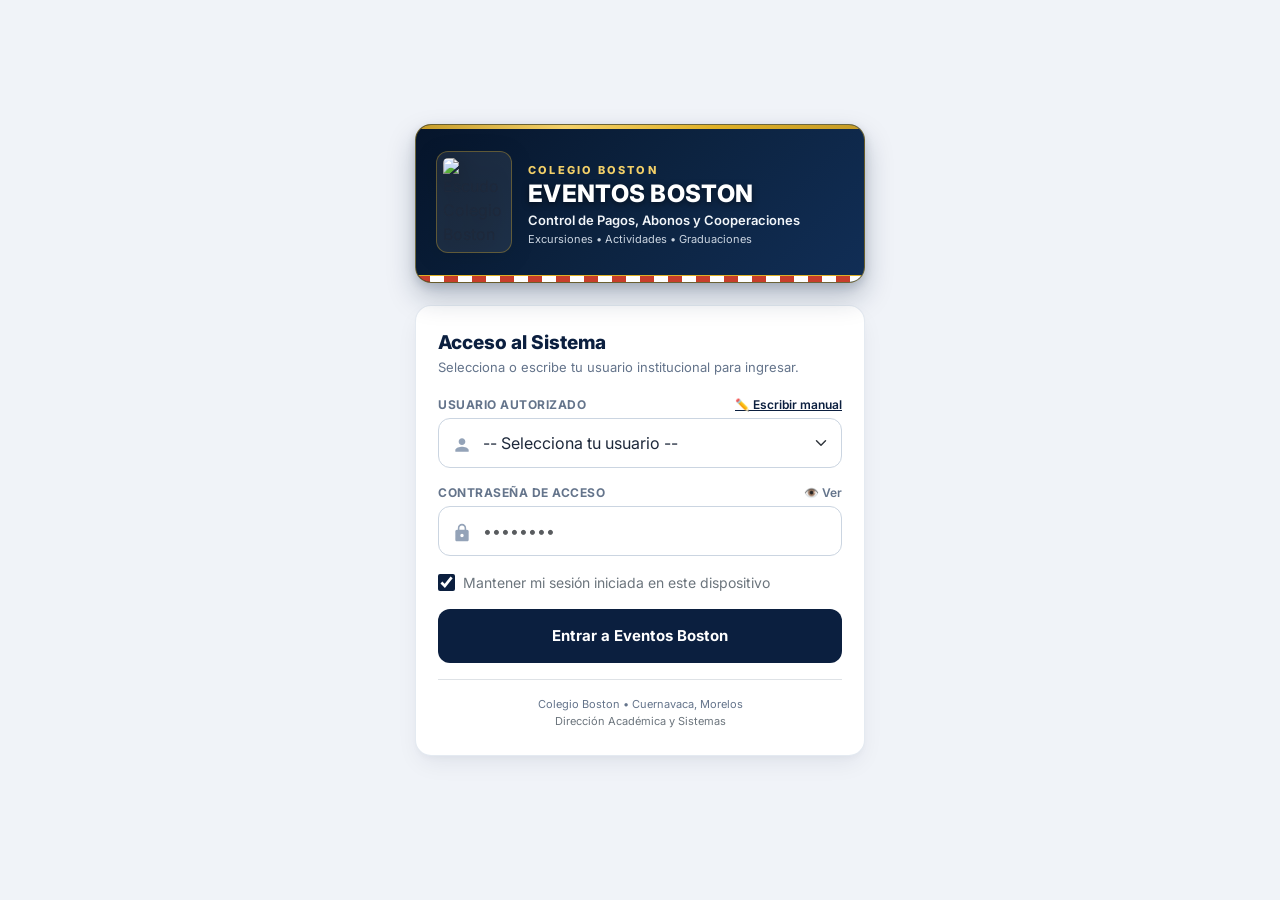
==== Pago_Boletos_Boston/Index.html @ 0566cdfd "v44: sincronizacion dinamica de usuarios segun hoja oficial Usuarios (Root y Raquel Zozaya)" ====
<!DOCTYPE html>
<html lang="es">
<head>
  <base target="_top">
  <meta charset="utf-8">
  <meta name="viewport" content="width=device-width, initial-scale=1.0, maximum-scale=1.0, user-scalable=no, viewport-fit=cover">
  <meta name="mobile-web-app-capable" content="yes">
  <meta name="apple-mobile-web-app-capable" content="yes">
  <meta name="apple-mobile-web-app-status-bar-style" content="default">
  <meta name="theme-color" content="#0b1f3f">

  <title>Eventos Boston | Control de Pagos, Abonos y Cooperaciones - Colegio Boston</title>
  <link href="https://fonts.googleapis.com/css2?family=Inter:wght@400;500;600;700;800&display=swap" rel="stylesheet">
  <link href="https://cdn.jsdelivr.net/npm/bootstrap@5.3.0/dist/css/bootstrap.min.css" rel="stylesheet">
  <script src="https://cdn.jsdelivr.net/npm/bootstrap@5.3.0/dist/js/bootstrap.bundle.min.js"></script>

  <style>
    :root {
      --color-fondo: #f0f3f8;
      --color-primario: #0b1f3f;       /* Azul marino institucional Boston */
      --color-primario-hover: #143263;
      --color-dorado: #c59b27;
      --color-dorado-brillante: #f3d068;
      --color-rojo-boston: #c83e2b;
      --color-texto: #1e293b;
      --color-texto-muted: #64748b;
      --color-borde: #cbd5e1;
      --color-exito: #10b981;
      --color-error: #ef4444;
      --color-advertencia: #f59e0b;
      --radio-tarjeta: 16px;
      --radio-input: 12px;
    }

    * { box-sizing: border-box; }

    body {
      margin: 0;
      padding: 0;
      background-color: var(--color-fondo);
      font-family: 'Inter', -apple-system, BlinkMacSystemFont, "Segoe UI", Roboto, sans-serif;
      color: var(--color-texto);
      line-height: 1.5;
      -webkit-font-smoothing: antialiased;
      -webkit-tap-highlight-color: transparent;
    }

    /* CONTENEDOR LOGIN CENTRADO (ESTILO MEDICAL) */
    .centrado-login {
      display: flex;
      justify-content: center;
      align-items: center;
      min-height: 100vh;
      padding: 24px 16px;
    }

    .container-login {
      width: 100%;
      max-width: 450px;
      margin: 0 auto;
      text-align: center;
    }

    /* BANNER INSTITUCIONAL BOSTON (IDÉNTICO A MEDICAL) */
    .banner-boston {
      position: relative;
      background: linear-gradient(135deg, #06152b 0%, #0c2340 50%, #112e56 100%);
      border-radius: var(--radio-tarjeta);
      overflow: hidden;
      margin-bottom: 22px;
      box-shadow: 0 14px 28px rgba(11, 31, 63, 0.25), 0 4px 10px rgba(11, 31, 63, 0.15);
      border: 1.5px solid rgba(222, 176, 38, 0.45);
      text-align: left;
    }

    .banner-franja-dorada {
      height: 4px;
      background: linear-gradient(90deg, #c59b27, #f3d068, #deb026, #c59b27);
      width: 100%;
    }

    .banner-watermark {
      position: absolute;
      right: -10px;
      top: 50%;
      transform: translateY(-46%);
      width: 230px;
      height: 230px;
      background-image: url('https://lh3.googleusercontent.com/d/1ZpZST5pl7nQPkJRhnKLL2WNDNpEO6_3f');
      background-size: contain;
      background-repeat: no-repeat;
      background-position: center;
      opacity: 0.18;
      pointer-events: none;
      filter: drop-shadow(0 0 10px rgba(222, 176, 38, 0.2));
      z-index: 1;
    }

    .banner-content {
      position: relative;
      z-index: 2;
      display: flex;
      align-items: center;
      gap: 16px;
      padding: 22px 20px;
    }

    .banner-escudo {
      width: 76px;
      height: auto;
      filter: drop-shadow(0 4px 10px rgba(0, 0, 0, 0.5));
      flex-shrink: 0;
      background: rgba(255, 255, 255, 0.08);
      padding: 6px;
      border-radius: 12px;
      border: 1px solid rgba(222, 176, 38, 0.35);
    }

    .banner-textos { flex: 1; }

    .banner-institucion {
      display: inline-block;
      font-size: 11px;
      font-weight: 800;
      letter-spacing: 2.2px;
      color: var(--color-dorado-brillante);
      text-transform: uppercase;
      margin-bottom: 2px;
    }

    .banner-siglas {
      font-size: 24px;
      font-weight: 800;
      color: #ffffff;
      margin: 0;
      line-height: 1.15;
      letter-spacing: 0.3px;
      text-shadow: 0 2px 6px rgba(0, 0, 0, 0.5);
    }

    .banner-titulo {
      font-size: 13px;
      font-weight: 600;
      color: #f1f5f9;
      margin-top: 4px;
      line-height: 1.25;
    }

    .banner-sub {
      font-size: 11px;
      color: #cbd5e1;
      margin-top: 3px;
      font-weight: 400;
    }

    .banner-franjas-boston {
      height: 7px;
      width: 100%;
      background: repeating-linear-gradient(
        90deg,
        #c83e2b 0px,
        #c83e2b 14px,
        #ffffff 14px,
        #ffffff 28px
      );
      border-top: 1.5px solid #deb026;
    }

    /* TARJETAS PRINCIPALES */
    .card-boston {
      background-color: #ffffff;
      border-radius: var(--radio-tarjeta);
      padding: 26px 22px;
      box-shadow: 0 10px 25px -5px rgba(11, 31, 63, 0.08), 0 4px 6px -2px rgba(11, 31, 63, 0.03);
      text-align: left;
      margin-bottom: 20px;
      border: 1px solid rgba(226, 232, 240, 0.9);
    }

    .section-title {
      border-bottom: 2px solid #f1f5f9;
      padding-bottom: 12px;
      margin-bottom: 18px;
      color: var(--color-primario);
      font-size: 1.15rem;
      font-weight: 800;
      display: flex;
      align-items: center;
      gap: 8px;
    }

    /* INPUTS Y FORMULARIOS */
    .form-group-custom { margin-bottom: 16px; position: relative; }
    .form-group-custom label {
      display: block;
      font-size: 12px;
      font-weight: 700;
      color: var(--color-texto-muted);
      margin-bottom: 6px;
      text-transform: uppercase;
      letter-spacing: 0.5px;
    }

    .input-icon-wrapper { position: relative; }
    .input-icon {
      position: absolute;
      bottom: 13px;
      left: 14px;
      width: 20px;
      height: 20px;
      fill: #94a3b8;
      pointer-events: none;
      z-index: 5;
    }

    .form-control, .form-select {
      font-size: 16px !important; /* Previene auto-zoom en iOS Safari */
      padding: 12px 14px;
      border-radius: var(--radio-input);
      border: 1.5px solid var(--color-borde);
      background-color: #ffffff;
      color: var(--color-texto);
      font-family: inherit;
      transition: all 0.2s ease;
    }
    .form-control:focus, .form-select:focus {
      border-color: var(--color-primario);
      box-shadow: 0 0 0 3px rgba(11, 31, 63, 0.12);
      outline: none;
    }
    .input-with-icon { padding-left: 44px !important; }

    /* BOTONES INSTITUCIONALES */
    .btn-boston {
      background-color: var(--color-primario);
      color: #ffffff;
      font-weight: 700;
      border-radius: var(--radio-input);
      padding: 13px 18px;
      font-size: 15px;
      border: none;
      transition: all 0.2s ease;
      display: inline-flex;
      justify-content: center;
      align-items: center;
      gap: 8px;
    }
    .btn-boston:hover:not(:disabled) {
      background-color: var(--color-primario-hover);
      color: #ffffff;
      transform: translateY(-1px);
    }
    .btn-boston:active:not(:disabled) { transform: translateY(0); }
    .btn-boston:disabled { background-color: #94a3b8; cursor: not-allowed; opacity: 0.8; }

    .btn-boston-gold {
      background-color: var(--color-dorado);
      color: #ffffff;
      font-weight: 700;
      border-radius: var(--radio-input);
      padding: 13px 18px;
      font-size: 15px;
      border: none;
      transition: all 0.2s ease;
    }
    .btn-boston-gold:hover { background-color: #b38b1f; color: #ffffff; }

    /* NAVBAR SUPERIOR */
    .navbar-boston {
      background: #ffffff;
      border-bottom: 1.5px solid #e2e8f0;
      padding: 12px 20px;
      position: sticky;
      top: 0;
      z-index: 1000;
      box-shadow: 0 4px 12px rgba(11, 31, 63, 0.05);
    }

    .navbar-brand-content {
      display: flex;
      align-items: center;
      gap: 12px;
    }
    .navbar-logo {
      height: 42px;
      width: auto;
      border-radius: 8px;
      filter: drop-shadow(0 2px 4px rgba(0,0,0,0.1));
    }
    .navbar-title {
      font-size: 17px;
      font-weight: 800;
      color: var(--color-primario);
      line-height: 1.15;
    }
    .navbar-subtitle {
      font-size: 11px;
      color: var(--color-dorado);
      font-weight: 700;
      letter-spacing: 1px;
      text-transform: uppercase;
    }

    /* PESTAÑAS (APARTADOS) */
    .nav-tabs-apartados {
      display: flex;
      overflow-x: auto;
      white-space: nowrap;
      -webkit-overflow-scrolling: touch;
      gap: 8px;
      margin-bottom: 22px;
      padding-bottom: 4px;
      border-bottom: 2px solid #e2e8f0;
    }
    .nav-tabs-apartados::-webkit-scrollbar { height: 4px; }
    .nav-tabs-apartados::-webkit-scrollbar-thumb { background: #cbd5e1; border-radius: 4px; }

    .tab-apartado {
      padding: 10px 18px;
      border-radius: var(--radio-input);
      background: #ffffff;
      color: var(--color-texto-muted);
      border: 1px solid #cbd5e1;
      font-size: 14px;
      font-weight: 700;
      cursor: pointer;
      transition: all 0.2s ease;
      display: inline-flex;
      align-items: center;
      gap: 8px;
      user-select: none;
    }
    .tab-apartado:hover {
      background: #f8fafc;
      color: var(--color-primario);
    }
    .tab-apartado.active {
      background: var(--color-primario);
      color: #ffffff;
      border-color: var(--color-primario);
      box-shadow: 0 4px 10px rgba(11, 31, 63, 0.18);
    }

    /* TABLAS RESPONSIVAS TÁCTILES */
    .table-responsive-movil {
      display: block;
      width: 100%;
      overflow-x: auto;
      -webkit-overflow-scrolling: touch;
      border: 1px solid #e2e8f0;
      border-radius: 12px;
      background: white;
      margin-bottom: 16px;
    }
    .table-responsive-movil table { white-space: nowrap; margin-bottom: 0; }

    /* ALERTAS */
    .alerta-boston {
      padding: 12px 16px;
      border-radius: var(--radio-input);
      font-size: 13.5px;
      font-weight: 600;
      margin-bottom: 16px;
      display: flex;
      align-items: center;
      gap: 10px;
    }
    .alerta-error { background-color: #fee2e2; color: #991b1b; border: 1px solid #fecaca; }
    .alerta-exito { background-color: #dcfce7; color: #166534; border: 1px solid #bbf7d0; }
    .alerta-info { background-color: #e0f2fe; color: #075985; border: 1px solid #bae6fd; }

    /* SPINNERS */
    .spinner-sm {
      border: 2px solid rgba(255,255,255,0.3);
      border-top: 2px solid #ffffff;
      border-radius: 50%;
      width: 16px;
      height: 16px;
      animation: spin 0.8s linear infinite;
      display: inline-block;
    }
    @keyframes spin { 0% { transform: rotate(0deg); } 100% { transform: rotate(360deg); } }

    /* BADGES */
    .badge-rol-admin { background: #fef3c7; color: #92400e; border: 1px solid #fde68a; font-weight: 700; padding: 4px 10px; border-radius: 999px; font-size: 11px; }
    .badge-rol-cajero { background: #dcfce7; color: #166534; border: 1px solid #bbf7d0; font-weight: 700; padding: 4px 10px; border-radius: 999px; font-size: 11px; }

    /* CAPAS DE IMPRESIÓN */
    .print-area { display: none; }
    @media print {
      @page { margin: 1cm; size: auto; }
      body { background: #fff !important; color: #000 !important; font-size: 12px; }
      #main-app, #seccionLogin, .no-imprimir { display: none !important; }
      .print-area { display: block !important; }
      .table-print { width: 100%; border-collapse: collapse; margin-top: 14px; }
      .table-print th, .table-print td { border: 1px solid #000; padding: 6px 8px; text-align: left; }
      .table-print th { background-color: #f1f5f9 !important; -webkit-print-color-adjust: exact; print-color-adjust: exact; font-weight: bold; }
      .marco-print-titulo { border: 2px solid #000; padding: 12px; text-align: center; margin-bottom: 16px; }
      .hoja-grupo-print { page-break-after: always; display: block !important; }
      .hoja-grupo-print:last-child { page-break-after: avoid; }
    }

    /* ==========================================================
       OPTIMIZACIÓN MÓVIL RESPONSIVE AVANZADA (SMARTPHONES Y TABLETS)
       ========================================================== */
    @media (max-width: 768px) {
      /* Navbar compacto para celulares */
      .navbar-boston {
        padding: 8px 12px !important;
      }
      .navbar-brand-content {
        gap: 8px !important;
      }
      .navbar-logo {
        height: 32px !important;
      }
      .navbar-title {
        font-size: 14px !important;
      }
      .navbar-subtitle {
        font-size: 9px !important;
      }
      
      /* Espaciado del contenedor principal */
      .container-fluid {
        padding-left: 10px !important;
        padding-right: 10px !important;
        padding-top: 10px !important;
        padding-bottom: 20px !important;
      }
      
      /* Tarjetas compactas */
      .card-boston {
        padding: 14px 12px !important;
        border-radius: 12px !important;
        margin-bottom: 12px !important;
      }
      
      /* Pestañas horizontales con scroll táctil suave */
      .nav-tabs-apartados {
        display: flex !important;
        flex-wrap: nowrap !important;
        overflow-x: auto !important;
        -webkit-overflow-scrolling: touch !important;
        gap: 6px !important;
        padding: 4px 2px 8px 2px !important;
        margin-bottom: 12px !important;
        border-bottom: 1.5px solid #e2e8f0 !important;
      }
      .tab-apartado {
        padding: 8px 12px !important;
        font-size: 12.5px !important;
        border-radius: 8px !important;
        white-space: nowrap !important;
        flex-shrink: 0 !important;
      }
      
      /* Controles y formularios táctiles */
      .form-control, .form-select {
        font-size: 15px !important;
        padding: 9px 11px !important;
        border-radius: 8px !important;
        min-height: 42px !important;
      }
      .btn-boston, .btn-boston-gold {
        padding: 10px 14px !important;
        font-size: 13.5px !important;
        border-radius: 8px !important;
      }
      
      /* KPI metric cards en celulares: 2 columnas limpias */
      #contenedor-kpis-metricas > div {
        flex: 0 0 50% !important;
        max-width: 50% !important;
      }
      .kpi-metric-card {
        padding: 10px 8px !important;
        border-radius: 10px !important;
      }
      .kpi-val {
        font-size: 1.25rem !important;
        margin-top: 2px !important;
        margin-bottom: 2px !important;
      }
      
      /* Croquis del Camión (40 Asientos) en Celulares */
      .bus-container {
        padding: 10px 5px !important;
        border-width: 2px !important;
        border-radius: 18px !important;
        max-width: 100% !important;
      }
      .bus-front-header {
        padding: 8px 10px !important;
        margin-bottom: 10px !important;
        border-radius: 12px 12px 6px 6px !important;
      }
      .bus-row {
        gap: 3px !important;
        margin-bottom: 5px !important;
      }
      .bus-seat-pair {
        gap: 3px !important;
      }
      .bus-aisle {
        width: 18px !important;
        font-size: 8.5px !important;
      }
      .bus-seat-card {
        padding: 4px 4px !important;
        border-radius: 6px !important;
        border-width: 1px !important;
      }
      .bus-seat-num {
        font-size: 10px !important;
      }
      .bus-seat-name {
        font-size: 9px !important;
        margin-top: 1px !important;
        margin-bottom: 1px !important;
      }
      .bus-seat-meta {
        font-size: 8px !important;
      }
      .bus-badge-status {
        font-size: 7px !important;
        padding: 1px 2px !important;
      }
      
      /* Tablas responsivas con scroll horizontal y encabezados compactos */
      .table-responsive-movil {
        border-radius: 8px !important;
        margin-bottom: 12px !important;
      }
      .table-responsive-movil table {
        font-size: 11.5px !important;
      }
      .table-responsive-movil table th,
      .table-responsive-movil table td {
        padding: 6px 6px !important;
      }
      
      /* Acordeones de salones */
      .block-salon-header {
        padding: 10px 12px !important;
      }
      .block-salon-container {
        border-radius: 10px !important;
        margin-bottom: 14px !important;
      }
      
      /* Arqueo de Caja y Monedas */
      .tabla-denominaciones th, .tabla-denominaciones td {
        padding: 5px 6px !important;
        font-size: 12px !important;
      }
      .tabla-denominaciones input {
        font-size: 13px !important;
        padding: 4px 6px !important;
        height: 34px !important;
      }
    }
    
    @media (max-width: 576px) {
      .navbar-boston {
        padding: 6px 8px !important;
      }
      .navbar-logo {
        height: 28px !important;
      }
      .navbar-title {
        font-size: 13px !important;
      }
      .navbar-subtitle {
        display: none !important;
      }
      .bus-aisle {
        width: 14px !important;
        font-size: 7.5px !important;
      }
      .bus-seat-card {
        padding: 3px 2px !important;
      }
      .bus-seat-num {
        font-size: 9px !important;
      }
      .bus-seat-name {
        font-size: 8.5px !important;
      }
      .bus-seat-meta {
        font-size: 7px !important;
      }
      .bus-badge-status {
        font-size: 6.5px !important;
      }
    }

    /* AUTOCOMPLETADO / INFERENCIA EN VIVO */
    .dropdown-sugerencias-alumnos {
      position: absolute;
      top: 100%;
      left: 0;
      right: 0;
      z-index: 1050;
      background: #ffffff;
      border: 1px solid #cbd5e1;
      border-radius: 8px;
      max-height: 320px;
      overflow-y: auto;
      margin-top: 4px;
      box-shadow: 0 10px 25px -5px rgba(0, 0, 0, 0.15), 0 8px 10px -6px rgba(0, 0, 0, 0.1);
    }
    .sugerencia-alumno-item {
      padding: 10px 14px;
      cursor: pointer;
      border-bottom: 1px solid #f1f5f9;
      display: flex;
      justify-content: space-between;
      align-items: center;
      transition: all 0.15s ease-in-out;
    }
    .sugerencia-alumno-item:last-child {
      border-bottom: none;
    }
    .sugerencia-alumno-item:hover, .sugerencia-alumno-item.active {
      background-color: #f0fdf4;
      border-left: 4px solid #16a34a;
    }

    /* KPI METRICAS CARDS */
    .kpi-metric-card {
      background: #ffffff;
      border: 1px solid #e2e8f0;
      border-radius: 12px;
      padding: 18px;
      box-shadow: 0 2px 4px rgba(0,0,0,0.03);
      transition: transform 0.2s, box-shadow 0.2s;
    }
    .kpi-metric-card:hover {
      transform: translateY(-2px);
      box-shadow: 0 8px 16px rgba(0,0,0,0.08);
    }
    .kpi-val {
      font-size: 1.8rem;
      font-weight: 800;
      font-family: monospace;
      line-height: 1.1;
      margin-top: 4px;
      margin-bottom: 4px;
    }
    .salon-accordion-header {
      background-color: #f8fafc;
      border: 1px solid #e2e8f0;
      border-radius: 8px;
      padding: 14px 18px;
      cursor: pointer;
      transition: background-color 0.15s;
    }
    .salon-accordion-header:hover {
      background-color: #f1f5f9;
    }
    /* Estilos del Croquis del Camión (40 Asientos) */
    .bus-container {
      background: #ffffff;
      border: 3px solid #0b1f3f;
      border-radius: 36px 36px 18px 18px;
      padding: 24px 18px 18px 18px;
      max-width: 740px;
      margin: 0 auto;
      box-shadow: 0 10px 25px -5px rgba(0,0,0,0.1), 0 8px 10px -6px rgba(0,0,0,0.1);
      position: relative;
    }
    .bus-front-header {
      background: linear-gradient(180deg, #1e3a8a 0%, #0b1f3f 100%);
      color: white;
      border-radius: 24px 24px 8px 8px;
      padding: 12px 18px;
      margin-bottom: 20px;
      display: flex;
      justify-content: space-between;
      align-items: center;
      box-shadow: inset 0 -3px 6px rgba(0,0,0,0.25);
    }
    .bus-aisle {
      width: 44px;
      display: flex;
      flex-direction: column;
      align-items: center;
      justify-content: center;
      font-size: 11px;
      color: #94a3b8;
      font-weight: 800;
      letter-spacing: 1px;
      user-select: none;
    }
    .bus-row {
      display: flex;
      align-items: center;
      justify-content: space-between;
      margin-bottom: 10px;
      gap: 6px;
    }
    .bus-seat-pair {
      display: flex;
      gap: 8px;
      flex: 1;
    }
    .bus-seat-card {
      flex: 1;
      min-width: 0;
      border-radius: 10px;
      border: 1.5px solid #cbd5e1;
      padding: 7px 8px;
      background: #ffffff;
      cursor: pointer;
      transition: all 0.18s ease;
      position: relative;
      user-select: none;
      box-shadow: 0 1px 3px rgba(0,0,0,0.05);
    }
    .bus-seat-card:hover {
      transform: translateY(-2px);
      box-shadow: 0 4px 10px rgba(0,0,0,0.14);
    }
    .bus-seat-card.seat-pagado {
      background: #ecfdf5;
      border-color: #10b981;
    }
    .bus-seat-card.seat-abono {
      background: #fffbeb;
      border-color: #f59e0b;
    }
    .bus-seat-card.seat-cortesia {
      background: #eff6ff;
      border-color: #3b82f6;
    }
    .bus-seat-card.seat-libre {
      background: #f8fafc;
      border: 1.5px dashed #94a3b8;
    }
    .bus-seat-num {
      font-family: monospace;
      font-weight: 800;
      font-size: 13px;
    }
    .bus-seat-name {
      font-size: 11px;
      font-weight: 700;
      white-space: nowrap;
      overflow: hidden;
      text-overflow: ellipsis;
      margin-top: 2px;
      margin-bottom: 1px;
    }
    .bus-seat-meta {
      font-size: 9.5px;
      color: #64748b;
      display: flex;
      justify-content: space-between;
    }
    .bus-badge-status {
      font-size: 9px;
      padding: 2px 4px;
      border-radius: 4px;
      font-weight: 800;
      text-transform: uppercase;
    }
    /* Estilos de Bloques de Salón en Métricas */
    .block-salon-container {
      background: #ffffff;
      border-radius: 14px;
      border: 1px solid #e2e8f0;
      margin-bottom: 24px;
      box-shadow: 0 4px 6px -1px rgba(0,0,0,0.05);
      overflow: hidden;
    }
    .block-salon-header {
      background: #f8fafc;
      border-bottom: 2px solid #e2e8f0;
      padding: 14px 18px;
    }
    .btn-vista-metricas.active {
      background-color: #0b1f3f !important;
      border-color: #0b1f3f !important;
      color: #ffffff !important;
    }
  </style>
</head>
<body>

  <!-- ==============================================================
       CAPAS AISLADAS DE IMPRESIÓN OFICIAL
       ============================================================== -->
  <div id="print-area-caja" class="print-area"></div>
  <div id="print-area-concentrado" class="print-area"></div>
  <div id="print-area-auditoria" class="print-area"></div>
  <div id="print-area-logistica" class="print-area"></div>
  <div id="print-area-estado-cuenta" class="print-area"></div>

  <!-- ==============================================================
       SECCIÓN 1: LOGIN (INTERFAZ ESTILO BOSTON MEDICAL)
       ============================================================== -->
  <div id="seccionLogin" class="centrado-login">
    <div class="container-login">
      
      <!-- Banner Institucional Boston -->
      <div class="banner-boston">
        <div class="banner-franja-dorada"></div>
        <div class="banner-watermark"></div>
        <div class="banner-content">
          <img src="https://lh3.googleusercontent.com/d/1ZpZST5pl7nQPkJRhnKLL2WNDNpEO6_3f" alt="Escudo Colegio Boston" class="banner-escudo">
          <div class="banner-textos">
            <span class="banner-institucion">COLEGIO BOSTON</span>
            <h1 class="banner-siglas">EVENTOS BOSTON</h1>
            <div class="banner-titulo">Control de Pagos, Abonos y Cooperaciones</div>
            <div class="banner-sub">Excursiones • Actividades • Graduaciones</div>
          </div>
        </div>
        <div class="banner-franjas-boston"></div>
      </div>

      <!-- Tarjeta de Acceso -->
      <div class="card-boston">
        <h4 style="color: var(--color-primario); font-weight: 800; margin: 0 0 4px 0; font-size: 19px;">Acceso al Sistema</h4>
        <p style="color: var(--color-texto-muted); font-size: 13px; margin: 0 0 18px 0;">Selecciona o escribe tu usuario institucional para ingresar.</p>
        
        <div id="loginAlerta" class="alerta-boston alerta-error d-none"></div>

        <form id="formLogin" onsubmit="ejecutarLogin(event)">
          
          <!-- Selector / Input de Usuario -->
          <div class="form-group-custom">
            <div class="d-flex justify-content-between align-items-center mb-1">
              <label id="lblUsuario" for="user" class="m-0">Usuario Autorizado</label>
              <a href="javascript:void(0)" onclick="alternarModoIngresoUsuario()" id="linkModoUsuario" style="font-size: 12px; color: var(--color-primario); text-decoration: underline; font-weight: 600;">✏️ Escribir manual</a>
            </div>
            
            <div class="input-icon-wrapper">
              <svg class="input-icon" viewBox="0 0 24 24"><path d="M12 12c2.21 0 4-1.79 4-4s-1.79-4-4-4-4 1.79-4 4 1.79 4 4 4zm0 2c-2.67 0-8 1.34-8 4v2h16v-2c0-2.66-5.33-4-8-4z"/></svg>
              <!-- Selector precargado dinámicamente desde backend según hoja Usuarios -->
              <select id="user" class="form-select input-with-icon" onchange="manejarSeleccionUsuario(this.value)">
                <option value="">-- Selecciona tu usuario --</option>
                <? 
                  var usrsObj = obtenerUsuariosLogin();
                  var usrs = (usrsObj && usrsObj.usuarios) ? usrsObj.usuarios : [];
                  for (var u = 0; u < usrs.length; u++) { 
                ?>
                  <option value="<?= usrs[u].usuario ?>"><?= usrs[u].nombre ?> (<?= usrs[u].rol ?>)</option>
                <? } ?>
                <option value="__manual__">✏️ Escribir otro usuario...</option>
              </select>
              <!-- Campo alternativo manual -->
              <input type="text" id="userInputManual" class="form-control input-with-icon d-none" placeholder="Escribe tu usuario (ej. admin o cajero)" autocomplete="username">
            </div>
          </div>

          <!-- Contraseña con candado -->
          <div class="form-group-custom">
            <div class="d-flex justify-content-between align-items-center mb-1">
              <label for="pass" class="m-0">Contraseña de Acceso</label>
              <a href="javascript:void(0)" onclick="toggleVerPassword()" id="linkVerPass" style="font-size: 12px; color: var(--color-texto-muted); text-decoration: none; font-weight: 600;">👁️ Ver</a>
            </div>
            <div class="input-icon-wrapper">
              <svg class="input-icon" viewBox="0 0 24 24"><path d="M18 8h-1V6c0-2.76-2.24-5-5-5S7 3.24 7 6v2H6c-1.1 0-2 .9-2 2v10c0 1.1.9 2 2 2h12c1.1 0 2-.9 2-2V10c0-1.1-.9-2-2-2zm-6 9c-1.1 0-2-.9-2-2s.9-2 2-2 2 .9 2 2-.9 2-2 2zm3.1-9H8.9V6c0-1.71 1.39-3.1 3.1-3.1 1.71 0 3.1 1.39 3.1 3.1v2z"/></svg>
              <input type="password" id="pass" class="form-control input-with-icon" placeholder="••••••••" autocomplete="current-password" required>
            </div>
          </div>

          <!-- Recordar Sesión en Móviles -->
          <div class="d-flex align-items-center mb-3">
            <label class="d-flex align-items-center gap-2 small text-secondary" style="cursor: pointer; user-select: none;">
              <input type="checkbox" id="chkRecordarSesion" checked style="width: 17px; height: 17px; accent-color: var(--color-primario); cursor: pointer;">
              <span>Mantener mi sesión iniciada en este dispositivo</span>
            </label>
          </div>

          <button type="submit" id="btnLogin" class="btn-boston w-100 py-3">
            <span id="txtBtnLogin">Entrar a Eventos Boston</span>
            <span id="spinnerLogin" class="spinner-sm d-none"></span>
          </button>
        </form>

        <div class="text-center mt-3 pt-3 border-top" style="font-size: 11px; color: var(--color-texto-muted);">
          Colegio Boston • Cuernavaca, Morelos <br>
          <span class="text-secondary">Dirección Académica y Sistemas</span>
        </div>
      </div>

    </div>
  </div>

  <!-- ==============================================================
       SECCIÓN 2: APLICACIÓN PRINCIPAL (ORGANIZADA POR APARTADOS)
       ============================================================== -->
  <div id="main-app" class="d-none">

    <!-- NAVBAR SUPERIOR -->
    <header class="navbar-boston no-imprimir">
      <div class="container-fluid d-flex justify-content-between align-items-center">
        
        <div class="navbar-brand-content">
          <img src="https://lh3.googleusercontent.com/d/1ZpZST5pl7nQPkJRhnKLL2WNDNpEO6_3f" alt="Escudo Boston" class="navbar-logo">
          <div>
            <div class="navbar-title">EVENTOS BOSTON</div>
            <div class="navbar-subtitle">Colegio Boston • Control Escolar</div>
          </div>
        </div>

        <div class="d-flex align-items-center gap-3">
          <div class="text-end d-none d-sm-block">
            <div id="navUserGreeting" class="fw-bold" style="font-size: 13.5px; color: var(--color-primario);">Cargando...</div>
            <div id="navUserRoleBadge"></div>
          </div>
          <button class="btn btn-outline-danger btn-sm fw-bold px-3 py-2" onclick="cerrarSesionApp()" title="Salir del sistema">
            🚪 Salir
          </button>
        </div>

      </div>
    </header>

    <div class="container-fluid py-4 px-3 px-md-4">

      <!-- BARRA DE APARTADOS / TABS -->
      <nav class="nav-tabs-apartados no-imprimir" id="contenedorTabsApartados">
        <button class="tab-apartado active" onclick="cambiarApartado('apartado-cobros')">
          💳 Caja y Cobros
        </button>
        <button class="tab-apartado" onclick="cambiarApartado('apartado-metricas')">
          📊 Métricas y Recaudación
        </button>
        <button class="tab-apartado" onclick="cambiarApartado('apartado-listas')">
          📋 Logística y Control de Alumnos
        </button>
        <button class="tab-apartado" onclick="cambiarApartado('apartado-caja')">
          💰 Mi Caja y Arqueo
        </button>
        
        <!-- Apartados exclusivos de Administrador -->
        <button class="tab-apartado admin-only d-none" onclick="cambiarApartado('apartado-eventos')">
          🎪 Eventos y Costos
        </button>
        <button class="tab-apartado admin-only d-none" onclick="cambiarApartado('apartado-usuarios')">
          👥 Usuarios y Accesos
        </button>
        <button class="tab-apartado admin-only d-none" onclick="cambiarApartado('apartado-auditoria')">
          📊 Auditoría Global
        </button>
      </nav>

      <!-- ==============================================================
           APARTADO 1: 💳 CAJA Y COBROS (RECEPCIÓN DE PAGOS EN VIVO)
           ============================================================== -->
      <section id="apartado-cobros" class="apartado-content">

        <!-- ==============================================================
             BARRA DE BÚSQUEDA RÁPIDA: CONSULTA DE ABONOS Y HISTORIAL DE ALUMNO
             ============================================================== -->
        <div class="card-boston mb-3 border border-primary border-opacity-25" style="background: linear-gradient(180deg, #ffffff 0%, #f8fafc 100%);">
          <div class="d-flex flex-column flex-md-row justify-content-between align-items-start align-items-md-center gap-2 mb-2">
            <div>
              <h5 class="fw-bold m-0" style="color: var(--color-primario); font-size: 16px;">
                🔍 Consulta Rápida de Abonos y Pagos por Alumno
              </h5>
              <p class="small text-muted m-0" style="font-size: 12px;">
                Escribe el nombre o matrícula para inferir y consultar en segundos todos los abonos, folios y saldos pendientes en cualquier evento.
              </p>
            </div>
            <span class="badge bg-light text-primary border border-primary border-opacity-25 py-1 px-2 small">
              Atención a Padres y Alumnos
            </span>
          </div>

          <div class="row g-2 align-items-center position-relative">
            <div class="col-12 col-md-9 position-relative">
              <div class="input-icon-wrapper position-relative">
                <svg class="input-icon" viewBox="0 0 24 24"><path d="M15.5 14h-.79l-.28-.27C15.41 12.59 16 11.11 16 9.5 16 5.91 13.09 3 9.5 3S3 5.91 3 9.5 5.91 16 9.5 16c1.61 0 3.09-.59 4.23-1.57l.27.28v.79l5 4.99L20.49 19l-4.99-5zm-6 0C7.01 14 5 11.99 5 9.5S7.01 5 9.5 5 14 7.01 14 9.5 11.99 14 9.5 14z"/></svg>
                <input type="text" id="input-busqueda-alumno-rapida" class="form-control input-with-icon" 
                       placeholder="Escribe el nombre o matrícula (ej. Derian, Sofía, Matías, S3A-01)..." 
                       autocomplete="off"
                       oninput="inferirSugerenciasAlumnosEnVivo(this.value)"
                       onkeydown="manejarTecladoSugerenciasAlumnos(event)"
                       onkeypress="if(event.key === 'Enter') ejecutarBusquedaRapidaAlumno()">
                <!-- Menú flotante de inferencia en vivo -->
                <div id="dropdown-inferencia-alumnos" class="dropdown-sugerencias-alumnos shadow d-none"></div>
              </div>
            </div>
            <div class="col-8 col-md-2">
              <button class="btn btn-boston w-100 py-2 fw-bold" id="btn-buscar-alumno-rapido" onclick="ejecutarBusquedaRapidaAlumno()">
                <span id="txtBtnBuscarAlumno">🔍 Buscar</span>
                <span id="spinnerBuscarAlumno" class="spinner-sm d-none"></span>
              </button>
            </div>
            <div class="col-4 col-md-1">
              <button class="btn btn-outline-secondary w-100 py-2 fw-bold" onclick="limpiarBusquedaRapidaAlumno()" title="Limpiar búsqueda">
                ✕ Limpiar
              </button>
            </div>
          </div>

          <!-- Selector de coincidencias si hay varios alumnos con el mismo nombre -->
          <div id="selector-coincidencias-alumnos" class="mt-2 d-none">
            <span class="small text-muted fw-bold me-2">Alumnos encontrados:</span>
            <div id="pills-alumnos-coincidentes" class="d-inline-flex flex-wrap gap-1 mt-1"></div>
          </div>

          <!-- CONTENEDOR DE RESULTADOS DEL HISTORIAL -->
          <div id="contenedor-resultado-historial-alumno" class="mt-3 pt-3 border-top d-none">
            <!-- Se llena dinámicamente con la ficha del alumno, resumen y tablas de abonos -->
          </div>
        </div>

        <div class="card-boston">
          
          <div class="d-flex flex-column flex-sm-row justify-content-between align-items-start align-items-sm-center gap-2 mb-3">
            <h5 class="section-title m-0 border-0">💳 Recepción de Pagos y Abonos</h5>
            <div class="d-flex align-items-center gap-2">
              <span id="badge-efectivo-usuario" class="badge bg-success p-2 font-monospace" style="font-size: 1rem;">Mi Caja: $0.00</span>
              <button class="btn btn-warning btn-sm fw-bold px-3 py-2" onclick="cambiarApartado('apartado-caja')">💰 Arqueo</button>
            </div>
          </div>

          <!-- Selector de Tipo de Participante: Alumno Boston vs Invitado Externo -->
          <div class="p-2 mb-3 bg-light border rounded-3 d-flex flex-wrap align-items-center justify-content-between gap-2">
            <div class="fw-bold small text-secondary">
              Tipo de Boleto / Participante:
            </div>
            <div class="btn-group" role="group">
              <input type="radio" class="btn-check" name="radTipoParticipante" id="rad-tipo-alumno" value="alumno" checked onchange="cambiarTipoParticipanteCobro('alumno')">
              <label class="btn btn-sm btn-outline-primary fw-bold px-3" for="rad-tipo-alumno">🎓 Alumno Colegio Boston</label>

              <input type="radio" class="btn-check" name="radTipoParticipante" id="rad-tipo-externo" value="externo" onchange="cambiarTipoParticipanteCobro('externo')">
              <label class="btn btn-sm btn-outline-primary fw-bold px-3" for="rad-tipo-externo">👥 Invitado Externo (Primo / Amigo)</label>
            </div>
          </div>

          <!-- Filtro de Evento, Grado y Grupo -->
          <div class="row g-2 mb-3">
            <div class="col-12 col-md-4">
              <label class="form-label small fw-bold text-secondary">1. Evento Escolar</label>
              <select id="sel-evento" class="form-select fw-bold" onchange="actualizarCosto()">
                <option value="EV-730628" selected>Excursión a Tolantongo ($4,400.00)</option>
              </select>
              <div id="badge-evento-alcance-info" class="mt-1" style="min-height: 20px;"></div>
            </div>

            <!-- Controles para Alumno Boston -->
            <div class="col-6 col-md-4 contenedor-filtro-alumno">
              <label class="form-label small fw-bold text-secondary">2. Grado</label>
              <select id="sel-grado" class="form-select" onchange="verificarCambioFiltroGrupo()">
                <option value="">-- Grado --</option>
                <option value="1">1° Secundaria</option>
                <option value="2">2° Secundaria</option>
                <option value="3">3° Secundaria</option>
              </select>
            </div>
            <div class="col-6 col-md-4 contenedor-filtro-alumno">
              <label class="form-label small fw-bold text-secondary">3. Grupo / Sección</label>
              <select id="sel-grupo" class="form-select" onchange="verificarCambioFiltroGrupo()">
                <option value="">-- Grupo --</option>
                <option value="A">Grupo A</option>
                <option value="B">Grupo B</option>
                <option value="C">Grupo C</option>
              </select>
            </div>

            <!-- Controles para Invitado Externo -->
            <div class="col-12 col-md-8 contenedor-filtro-externo d-none">
              <div class="d-flex justify-content-between align-items-center mb-1">
                <label class="form-label small fw-bold text-secondary m-0">2. Seleccionar Invitado Externo</label>
                <button type="button" class="btn btn-sm btn-link p-0 text-decoration-none fw-bold small text-primary" onclick="abrirModalNuevoInvitado()">
                  ➕ Registrar Nuevo Invitado Externo
                </button>
              </div>
              <div class="input-group">
                <select id="sel-invitado-externo" class="form-select" onchange="seleccionarInvitadoExternoCobro()">
                  <option value="">-- Selecciona un invitado o registra uno nuevo --</option>
                </select>
                <button class="btn btn-boston fw-bold px-3" type="button" onclick="abrirModalNuevoInvitado()" title="Registrar un primo o amigo externo">
                  ➕ Nuevo Invitado
                </button>
              </div>
            </div>
          </div>

          <!-- Selección de Alumno y Cobro -->
          <div class="row g-3">
            
            <!-- Columna Izquierda: Alumno y Balance -->
            <div class="col-12 col-lg-6">
              <label class="form-label small fw-bold text-secondary">4. Buscar Alumno</label>
              <select id="sel-alumno" class="form-select mb-2" onchange="consultarBalance()">
                <option value="">-- Primero selecciona Grado y Grupo --</option>
              </select>

              <!-- Tarjeta de Saldo en Vivo -->
              <div id="balance-box" class="p-3 bg-light border rounded-3 d-none">
                <div class="d-flex justify-content-between mb-1 small">
                  <span class="text-secondary fw-bold">Total Abonado:</span>
                  <span id="txt-abonado" class="text-success fw-bold">$0.00</span>
                </div>
                <div class="d-flex justify-content-between align-items-center mb-1 small">
                  <span class="text-secondary">Total:</span>
                  <div>
                    <span id="txt-costo-total" class="fw-bold">$0.00</span>
                    <span id="badge-descuento-aplicado" class="badge bg-warning text-dark ms-1 d-none">Descuento Especial</span>
                  </div>
                </div>
                <div class="text-center mt-2 pt-2 border-top">
                  <span class="small text-secondary fw-bold text-uppercase">Restante:</span>
                  <div id="txt-resta" class="text-danger fw-bold font-monospace" style="font-size: 1.6rem;">$0.00 MXN</div>
                  <div id="badge-estado-alumno-cortesia" class="badge bg-info text-dark p-2 mt-1 d-none">🎟️ Alumno con Cortesía Autorizada</div>
                </div>
              </div>
            </div>

            <!-- Columna Derecha: Cobro, Cortesía y Cambio -->
            <div class="col-12 col-lg-6">
              <div class="d-flex flex-column flex-sm-row justify-content-between align-items-start align-items-sm-center gap-2 mb-2">
                <label class="form-label small fw-bold text-secondary m-0">5. Cobrar Abono ($)</label>
                <div class="d-flex flex-wrap align-items-center gap-3">
                  <!-- Switch Cortesía con Descuento (Precio Especial) -->
                  <div class="form-check form-switch m-0">
                    <input class="form-check-input" type="checkbox" id="chk-descuento" onchange="toggleDescuentoEspecial()">
                    <label class="form-check-label small fw-bold text-warning" for="chk-descuento" title="Precio especial para hijos de maestros o personal escolar">
                      🏷️ Cortesía con Descuento
                    </label>
                  </div>
                  <!-- Switch Cortesía 100% -->
                  <div class="form-check form-switch m-0">
                    <input class="form-check-input" type="checkbox" id="chk-cortesia" onchange="toggleCortesia()">
                    <label class="form-check-label small fw-bold text-primary" for="chk-cortesia" title="Boleto 100% libre de costo ($0.00)">
                      🎟️ Cortesía ($0)
                    </label>
                  </div>
                </div>
              </div>

              <!-- Panel Desplegable de Precio Especial con Descuento -->
              <div id="panel-descuento-especial" class="p-2 mb-2 bg-light border border-warning rounded-3 d-none">
                <div class="d-flex justify-content-between align-items-center mb-1">
                  <span class="small fw-bold text-dark" style="font-size: 12px;">
                    👨‍🏫 Precio Especial del Boleto (Hijo de Maestro / Descuento):
                  </span>
                  <span class="badge bg-warning text-dark">Precio Especial</span>
                </div>
                <div class="input-group input-group-sm">
                  <span class="input-group-text fw-bold text-success bg-white">$</span>
                  <input type="number" id="num-precio-especial" class="form-control fw-bold text-success font-monospace" placeholder="Precio especial asignado" oninput="aplicarCambioPrecioEspecial()" min="0" step="10">
                  <button class="btn btn-outline-secondary btn-sm" type="button" onclick="restablecerPrecioOriginal()" title="Restablecer precio original del evento">
                    ↺ Original
                  </button>
                </div>
                <div class="form-text text-muted mt-1" style="font-size: 11px;">
                  El saldo pendiente y los límites de abono del alumno se recalcularán en vivo bajo este precio especial.
                </div>
              </div>

              <div class="row g-2 mb-2">
                <div class="col-6">
                  <label class="small text-muted" style="font-size:11px;">Monto a cobrar:</label>
                  <input type="number" id="num-monto" class="form-control text-center fw-bold" placeholder="$0.00" oninput="calcularCambio()" inputmode="numeric">
                </div>
                <div class="col-6">
                  <label class="small text-muted" style="font-size:11px;">Efectivo recibido:</label>
                  <input type="number" id="num-efectivo" class="form-control text-center text-primary fw-bold" placeholder="$ Recibido" oninput="calcularCambio()" inputmode="numeric">
                </div>
              </div>

              <!-- Calculadora visual de cambio -->
              <div class="p-2 mb-3 bg-dark text-white rounded text-center d-flex justify-content-between align-items-center px-3">
                <span class="small fw-bold text-uppercase">Cambio a entregar:</span>
                <span id="txt-cambio" class="fw-bold font-monospace" style="font-size: 1.3rem;">$0.00</span>
              </div>

              <!-- Botones de Acción -->
              <div class="d-flex flex-column gap-2">
                <button id="btn-cobrar" class="btn btn-warning btn-lg w-100 py-3 fw-bold shadow-sm" onclick="cobrar()">
                  💰 Registrar Cobro y Enviar Recibo
                </button>
                <button class="btn btn-outline-success w-100 py-2 fw-bold" onclick="irAConcentradoDesdeCobro()">
                  📋 Ver Concentrado del Salón
                </button>
              </div>

            </div>

          </div>

        </div>
      </section>

      <!-- ==============================================================
           APARTADO: 📊 MÉTRICAS Y RECAUDACIÓN (FINANCIERO Y POR SALÓN)
           ============================================================== -->
      <section id="apartado-metricas" class="apartado-content d-none">
        <!-- Cabecera del Dashboard -->
        <div class="card-boston mb-3" style="background: linear-gradient(135deg, #0b1f3f 0%, #1e3a8a 100%); color: #ffffff;">
          <div class="d-flex flex-column flex-md-row justify-content-between align-items-start align-items-md-center gap-3">
            <div>
              <div class="d-flex align-items-center gap-2">
                <span class="fs-4">📊</span>
                <h4 class="fw-bold m-0 text-white">Tablero de Métricas y Recaudación</h4>
              </div>
              <p class="small text-white-50 m-0 mt-1">
                Monitoreo en tiempo real de ingresos, metas financieras, listas por grado/grupo y croquis del camión de 40 asientos.
              </p>
            </div>

            <div class="d-flex flex-wrap align-items-center gap-2">
              <div style="min-width: 250px;">
                <label class="form-label small text-white-50 m-0" style="font-size: 11px;">Evento Escolar Activo:</label>
                <select id="sel-evento-metricas" class="form-select form-select-sm bg-white text-dark fw-bold" onchange="cargarMetricasDashboard()">
                  <option value="EV-730628" selected>Excursión a Tolantongo ($4,400.00)</option>
                </select>
              </div>
              <div class="d-flex align-items-end pt-3">
                <button class="btn btn-warning btn-sm fw-bold px-3 py-2" onclick="cargarMetricasDashboard()" title="Actualizar métricas en vivo">
                  🔄 Actualizar
                </button>
              </div>
            </div>
          </div>
        </div>

        <!-- Tarjetas KPIs Globales -->
        <div class="row g-3 mb-3" id="contenedor-kpis-metricas">
          <!-- Se llena dinámicamente con Total Recaudado, Meta Financiera, Saldo Pendiente y Cupos -->
        </div>

        <!-- Selector de Vistas de Métricas -->
        <div class="card-boston mb-3 p-2 bg-light">
          <div class="d-flex flex-column flex-sm-row justify-content-between align-items-stretch align-items-sm-center gap-2">
            <div class="d-flex flex-wrap gap-2">
              <button type="button" class="btn btn-primary btn-sm fw-bold px-3 py-2 btn-vista-metricas active" id="btn-vista-listas" onclick="alternarVistaMetricas('listas')">
                📋 Listas por Grado y Grupo
              </button>
              <button type="button" class="btn btn-outline-primary btn-sm fw-bold px-3 py-2 btn-vista-metricas" id="btn-vista-croquis" onclick="alternarVistaMetricas('croquis')">
                🚌 Croquis del Camión (40 Asientos)
              </button>
              <button type="button" class="btn btn-outline-primary btn-sm fw-bold px-3 py-2 btn-vista-metricas" id="btn-vista-foto" onclick="alternarVistaMetricas('foto')">
                🖼️ Autobús Oficial Tolantongo
              </button>
            </div>
            
            <div id="controles-vista-listas" class="d-flex gap-2 justify-content-end">
              <button class="btn btn-outline-secondary btn-sm fw-bold px-3" onclick="expandirTodosSalones(true)">
                👁️ Desplegar Todos
              </button>
              <button class="btn btn-outline-secondary btn-sm fw-bold px-3" onclick="expandirTodosSalones(false)">
                📁 Colapsar Todos
              </button>
            </div>
          </div>
        </div>

        <!-- Vista 1: Listas por Bloques de Grado y Grupo -->
        <div id="vista-metricas-listas">
          <div id="contenedor-salones-metricas">
            <div class="text-center py-5 text-muted">
              <div class="spinner-border text-primary" role="status"></div>
              <div class="mt-2 small fw-bold">Cargando métricas y listas por salón en tiempo real...</div>
            </div>
          </div>
        </div>

        <!-- Vista 2: Croquis Interactivo del Camión (40 Asientos) -->
        <div id="vista-metricas-croquis" class="d-none">
          <div class="card-boston mb-3">
            <div class="d-flex flex-column flex-md-row justify-content-between align-items-start align-items-md-center gap-2 mb-3">
              <div>
                <h5 class="section-title m-0 border-0">🚌 Croquis Interactivo del Camión (40 Asientos)</h5>
                <span class="small text-muted">Distribución de lugares numerados del autobús escolar. Haz clic en cualquier asiento para ver el expediente del alumno, cobrar su abono o cambiar de lugar.</span>
              </div>
              <div class="d-flex flex-wrap gap-2 align-items-center">
                <span class="badge bg-success px-2 py-1">🟢 Pagado (100%)</span>
                <span class="badge bg-warning text-dark px-2 py-1">🟡 Con Abono</span>
                <span class="badge bg-light text-dark border px-2 py-1">⚪ Asiento Libre</span>
              </div>
            </div>
            <div id="contenedor-croquis-camion">
              <div class="text-center py-5 text-muted">
                <div class="spinner-border text-primary" role="status"></div>
                <div class="mt-2 small fw-bold">Construyendo croquis del autobús escolar...</div>
              </div>
            </div>
          </div>
        </div>

        <!-- Vista 3: Fotografía e Infografía del Autobús Oficial -->
        <div id="vista-metricas-foto" class="d-none">
          <div class="card-boston text-center">
            <h5 class="section-title m-0 border-0 mb-2">🚌 Autobús Oficial de la Excursión a Tolantongo</h5>
            <p class="small text-muted mb-3">Unidad ejecutiva con capacidad para 40 pasajeros, aire acondicionado y seguro de viajero institucional.</p>
            <div class="d-inline-block rounded-4 overflow-hidden shadow-lg border" style="max-width: 850px; width: 100%;">
              <img id="img-autobus-oficial" src="" alt="Autobús Colegio Boston" class="img-fluid" style="width: 100%; object-fit: cover;">
            </div>
            <div class="mt-3 text-muted small">
              <strong>Colegio Boston</strong> • Transporte escolar autorizado y asignación numerada de asientos.
            </div>
          </div>
        </div>

        <!-- Modal para Asignar / Cambiar Asiento del Alumno -->
        <div class="modal fade" id="modalAsignarAsiento" tabindex="-1" aria-hidden="true">
          <div class="modal-dialog modal-dialog-centered">
            <div class="modal-content border-0 shadow-lg" style="border-radius: 16px; overflow: hidden;">
              <div class="modal-header bg-boston text-white">
                <h6 class="modal-title fw-bold">💺 Asignar Número de Asiento</h6>
                <button type="button" class="btn-close btn-close-white" data-bs-dismiss="modal" aria-label="Close"></button>
              </div>
              <div class="modal-body p-4">
                <input type="hidden" id="modalAsignarIdAlumno" value="">
                <input type="hidden" id="modalAsignarIdEvento" value="">
                <div class="mb-3">
                  <label class="form-label small text-muted fw-bold mb-1">Alumno:</label>
                  <div class="fs-6 fw-bold text-dark" id="modalAsignarNombre">—</div>
                  <div class="small text-secondary" id="modalAsignarDetalle">—</div>
                </div>
                <div class="mb-3">
                  <label class="form-label small text-muted fw-bold mb-1">Número de Asiento (1 al 40):</label>
                  <div class="input-group">
                    <span class="input-group-text fw-bold">#</span>
                    <input type="number" id="modalAsignarNumero" class="form-control form-control-lg fw-bold" min="1" max="40" placeholder="Ej. 15">
                  </div>
                  <div class="form-text small">Indica el asiento del camión (del 1 al 40) o déjalo en blanco para desasignar.</div>
                </div>
                <div id="modalAsignarAlerta" class="alert alert-info py-2 small d-none"></div>
              </div>
              <div class="modal-footer bg-light">
                <button type="button" class="btn btn-secondary btn-sm" data-bs-dismiss="modal">Cancelar</button>
                <button type="button" class="btn btn-primary btn-sm fw-bold px-3" id="btnGuardarAsiento" onclick="confirmarGuardadoAsiento()">Guardar Asiento</button>
              </div>
            </div>
          </div>
        </div>
      </section>

      <!-- ==============================================================
           APARTADO 2: 📋 LISTAS Y CONCENTRADOS DE SALÓN
           ============================================================== -->
            <!-- ==============================================================
           APARTADO 2: 📋 CONTROL DE ALUMNOS, LOGÍSTICA DE VIAJE Y ASISTENCIA
           ============================================================== -->
      <section id="apartado-listas" class="apartado-content d-none">
        <!-- Cabecera del Módulo de Logística -->
        <div class="card-boston mb-3" style="background: linear-gradient(135deg, #0b1f3f 0%, #1e3a8a 100%); color: #ffffff;">
          <div class="d-flex flex-column flex-md-row justify-content-between align-items-start align-items-md-center gap-3">
            <div>
              <div class="d-flex align-items-center gap-2">
                <span class="fs-4">📋</span>
                <h4 class="fw-bold m-0 text-white">Control de Alumnos, Logística y Asistencia</h4>
              </div>
              <p class="small text-white-50 m-0 mt-1">
                Herramienta oficial para profesores y caja: pase de lista, recepción de responsivas firmadas, equipaje y requerimientos del evento con casillas de verificación en tiempo real.
              </p>
            </div>
            <div class="d-flex flex-wrap gap-2">
              <button class="btn btn-warning btn-sm fw-bold px-3 py-2" onclick="abrirModalAdministrarEtiquetas()" title="Agregar o personalizar etiquetas y requerimientos de este evento">
                🏷️ Gestionar Requerimientos / Etiquetas
              </button>
              <button class="btn btn-light text-dark btn-sm fw-bold px-3 py-2 shadow-sm" onclick="imprimirConcentradoGrupoActual()" title="Imprimir hoja oficial de control y asistencia para los profesores">
                🖨️ Imprimir Formato de Profesores
              </button>
            </div>
          </div>
        </div>

        <!-- Filtros y Selectores de Consulta -->
        <div class="card-boston mb-3">
          <div class="row g-2 align-items-end">
            <div class="col-12 col-md-4">
              <label class="form-label small fw-bold text-secondary mb-1">Evento Escolar:</label>
              <select id="sel-listas-evento" class="form-select form-select-sm fw-bold" onchange="cargarConcentradoDesdeModulo()">
                <option value="EV-730628" selected>Excursión a Tolantongo ($4,400.00)</option>
              </select>
              <div id="badge-listas-alcance-info" class="mt-1" style="min-height: 18px;"></div>
            </div>
            <div class="col-6 col-md-2">
              <label class="form-label small fw-bold text-secondary mb-1">Grado:</label>
              <select id="sel-listas-grado" class="form-select form-select-sm" onchange="cargarConcentradoDesdeModulo()">
                <option value="TODOS">Todos los Grados</option>
                <option value="3" selected>3° Secundaria</option>
                <option value="2">2° Secundaria</option>
                <option value="1">1° Secundaria</option>
                <option value="EXTERNO">Invitados Externos</option>
              </select>
            </div>
            <div class="col-6 col-md-2">
              <label class="form-label small fw-bold text-secondary mb-1">Grupo:</label>
              <select id="sel-listas-grupo" class="form-select form-select-sm" onchange="cargarConcentradoDesdeModulo()">
                <option value="TODOS">Todos los Grupos</option>
                <option value="A">Grupo A</option>
                <option value="B">Grupo B</option>
                <option value="C">Grupo C</option>
                <option value="EXT">Externos</option>
              </select>
            </div>
            <div class="col-12 col-md-4">
              <label class="form-label small fw-bold text-secondary mb-1">Filtro de Estado:</label>
              <select id="sel-listas-filtro-estado" class="form-select form-select-sm" onchange="filtrarTablaAlumnosEnPantalla()">
                <option value="TODOS">-- Todos los Alumnos del Padrón --</option>
                <option value="CON_LUGAR">Solo con Boleto / Lugar Asignado</option>
                <option value="SIN_RESPONSIVA">⚠️ Falta Permiso Firmado / Responsiva</option>
                <option value="CON_RESPONSIVA">✅ Permiso Firmado Entregado</option>
                <option value="SIN_ASISTENCIA">⚠️ Falta Pase de Lista / Abordaje</option>
                <option value="CON_ASISTENCIA">🚌 Asistencia Confirmada (Abordó)</option>
              </select>
            </div>
          </div>

          <!-- Buscador Rápido -->
          <div class="mt-3">
            <div class="input-group input-group-sm">
              <span class="input-group-text bg-white">🔍</span>
              <input type="text" id="busqueda-tabla-alumnos" class="form-control" placeholder="Buscar por nombre de alumno, matrícula o # de asiento..." onkeyup="filtrarTablaAlumnosEnPantalla()">
              <button class="btn btn-outline-secondary" type="button" onclick="document.getElementById('busqueda-tabla-alumnos').value=''; filtrarTablaAlumnosEnPantalla();">Limpiar</button>
            </div>
          </div>
        </div>

        <!-- Tarjetas de Progreso de Etiquetas y Acciones Masivas -->
        <div class="card-boston mb-3 p-3 bg-light border">
          <div class="d-flex flex-column flex-md-row justify-content-between align-items-start align-items-md-center gap-2 mb-2 border-bottom pb-2">
            <div>
              <strong class="text-dark small text-uppercase" style="letter-spacing: 0.5px;">Monitoreo de Requerimientos del Viaje</strong>
              <span class="small text-muted d-block">Haz clic en los cuadros de verificación de cada alumno para registrar lo que ya entregó. Se guarda al instante.</span>
            </div>
            <div class="d-flex flex-wrap gap-2">
              <button class="btn btn-outline-success btn-sm fw-bold px-2 py-1" onclick="marcarAsistenciaTodosEnPantalla(true)" title="Marcar abordaje / asistencia a todos los alumnos mostrados">
                ✅ Pase de Lista (Marcar Visibles)
              </button>
              <button class="btn btn-outline-secondary btn-sm fw-bold px-2 py-1" onclick="cargarConcentradoDesdeModulo()" title="Recargar datos">
                🔄 Recargar
              </button>
            </div>
          </div>

          <!-- Contenedor dinámico de pills con conteos por etiqueta -->
          <div id="contenedor-etiquetas-progreso" class="d-flex flex-wrap gap-2 pt-1">
            <!-- Se llena dinámicamente -->
          </div>
        </div>

        <!-- Tabla Interactiva de Logística y Requerimientos -->
        <div class="card-boston">
          <div class="d-flex justify-content-between align-items-center mb-2">
            <span class="small text-muted fw-bold" id="indicador-conteo-alumnos-tabla">Mostrando 0 alumnos</span>
            <span class="badge bg-success-subtle text-success border small" id="indicador-guardado-live" style="display:none; transition: all 0.2s;">✓ Guardado en tiempo real</span>
          </div>

          <div class="table-responsive-movil">
            <table class="table table-bordered table-striped table-hover align-middle m-0" id="tabla-concentrado-alumnos" style="font-size: 12.5px;">
              <thead class="table-dark" style="background-color: #0b1f3f;" id="thead-tabla-logistica">
                <!-- Se genera dinámicamente según las etiquetas activas -->
              </thead>
              <tbody id="body-tabla-concentrado">
                <tr><td colspan="10" class="text-center py-4 text-muted">Cargando lista y requerimientos de viaje...</td></tr>
              </tbody>
            </table>
          </div>
        </div>

        <!-- Modal para Administrar / Crear Etiquetas del Evento -->
        <div class="modal fade" id="modalAdministrarEtiquetas" tabindex="-1" aria-hidden="true">
          <div class="modal-dialog modal-dialog-centered modal-lg">
            <div class="modal-content border-0 shadow-lg" style="border-radius: 16px; overflow: hidden;">
              <div class="modal-header bg-boston text-white">
                <h6 class="modal-title fw-bold">🏷️ Administrar Requerimientos y Etiquetas del Evento</h6>
                <button type="button" class="btn-close btn-close-white" data-bs-dismiss="modal" aria-label="Close"></button>
              </div>
              <div class="modal-body p-4">
                <p class="small text-muted mb-3">
                  Define qué cosas deben revisarse o entregarse para este viaje (ej. responsiva firmada, equipaje, tienda de campaña, pago de tirolesa, botiquín aux, etc.). Cada requerimiento creará una columna con casilla de verificación para cada alumno.
                </p>

                <div class="mb-4 p-3 bg-light rounded-3 border">
                  <label class="form-label small fw-bold text-dark mb-1">Agregar Nuevo Requerimiento / Etiqueta:</label>
                  <div class="row g-2">
                    <div class="col-8 col-sm-6">
                      <input type="text" id="nuevaEtiquetaNombre" class="form-control form-control-sm" placeholder="Ej. Tienda de Campaña, Pago Tirolesa...">
                    </div>
                    <div class="col-4 col-sm-3">
                      <select id="nuevaEtiquetaIcono" class="form-select form-select-sm">
                        <option value="📝">📝 Responsiva/Permiso</option>
                        <option value="🚌">🚌 Asistencia/Viaje</option>
                        <option value="🎒">🎒 Equipaje</option>
                        <option value="⛺">⛺ Tienda Campaña</option>
                        <option value="🧗">🧗 Tirolesa / Actividad</option>
                        <option value="💊">💊 Botiquín / Médico</option>
                        <option value="🏊">🏊 Alberca / Balneario</option>
                        <option value="🥪">🥪 Refrigerio / Comida</option>
                        <option value="🪪">🪪 Identificación</option>
                        <option value="⭐">⭐ Requerimiento Especial</option>
                      </select>
                    </div>
                    <div class="col-12 col-sm-3">
                      <button type="button" class="btn btn-primary btn-sm w-100 fw-bold" onclick="agregarNuevaEtiquetaModal()">
                        + Agregar Etiqueta
                      </button>
                    </div>
                  </div>
                </div>

                <label class="form-label small fw-bold text-dark mb-2">Requerimientos Activos para este Evento:</label>
                <div id="lista-etiquetas-admin" class="d-flex flex-column gap-2 mb-3">
                  <!-- Se llena dinámicamente -->
                </div>
              </div>
              <div class="modal-footer bg-light d-flex justify-content-between">
                <button type="button" class="btn btn-outline-secondary btn-sm" onclick="restablecerEtiquetasDefault()">Restablecer Predeterminadas</button>
                <div class="d-flex gap-2">
                  <button type="button" class="btn btn-secondary btn-sm" data-bs-dismiss="modal">Cerrar</button>
                  <button type="button" class="btn btn-success btn-sm fw-bold px-3" onclick="guardarEtiquetasEventoModal()">💾 Guardar y Aplicar</button>
                </div>
              </div>
            </div>
          </div>
        </div>

        <!-- Modal para Editar Observaciones / Ficha Médica del Alumno -->
        <div class="modal fade" id="modalEditarNotaLogistica" tabindex="-1" aria-hidden="true">
          <div class="modal-dialog modal-dialog-centered">
            <div class="modal-content border-0 shadow-lg" style="border-radius: 16px; overflow: hidden;">
              <div class="modal-header bg-boston text-white">
                <h6 class="modal-title fw-bold">📝 Observaciones del Alumno / Ficha Médica</h6>
                <button type="button" class="btn-close btn-close-white" data-bs-dismiss="modal" aria-label="Close"></button>
              </div>
              <div class="modal-body p-4">
                <input type="hidden" id="modalNotaIdAlumno" value="">
                <input type="hidden" id="modalNotaIdEvento" value="">
                <div class="mb-2">
                  <div id="modalNotaNombreAlumno" class="text-dark fw-bold fs-6">—</div>
                  <div id="modalNotaDetalleAlumno" class="small text-muted">—</div>
                </div>
                <div class="mb-3">
                  <label class="form-label small fw-bold text-secondary">Notas logísticas, requerimientos médicos o teléfono de emergencia:</label>
                  <textarea id="modalNotaTexto" class="form-control" rows="3" placeholder="Ej. Alergia a medicamentos, lleva botiquín propio, contacto de emergencia: Mamá 777-123-4567"></textarea>
                </div>
              </div>
              <div class="modal-footer bg-light">
                <button type="button" class="btn btn-secondary btn-sm" data-bs-dismiss="modal">Cancelar</button>
                <button type="button" class="btn btn-primary btn-sm fw-bold px-3" onclick="confirmarGuardadoNotaAlumno()">Guardar Observación</button>
              </div>
            </div>
          </div>
        </div>
      </section>

      <!-- ==============================================================
           APARTADO 3: 💰 MI CAJA Y ARQUEO
           ============================================================== -->
      <section id="apartado-caja" class="apartado-content d-none">
        <div class="card-boston">
          
          <!-- Encabezado y Política Institucional (Requerimiento 1) -->
          <div class="d-flex flex-column flex-md-row justify-content-between align-items-start align-items-md-center gap-3 mb-3 border-bottom pb-3">
            <div>
              <div class="d-flex align-items-center gap-2 mb-1">
                <span class="fs-4">💰</span>
                <h5 class="section-title m-0 border-0 p-0">Arqueo de Caja y Entrega de Efectivo</h5>
              </div>
              <p class="small text-muted m-0">
                <strong>Recuerda realizar el corte diario cuando termines tus cobros.</strong> 
                Este dinero entra directamente a la <strong>Caja General</strong> institucional para su custodia, registro contable y depósito bancario; es indispensable realizarlo al finalizar tu turno.
              </p>
            </div>
            <div class="d-flex flex-wrap gap-2">
              <button class="btn btn-outline-primary btn-sm fw-bold px-3 py-2" onclick="imprimirCorteDelDia()" title="Imprimir o descargar en PDF el reporte de cobros del día">
                📄 Imprimir / Exportar PDF de Hoy
              </button>
              <button class="btn btn-success btn-sm fw-bold px-3 py-2 shadow-sm" onclick="iniciarCorteDeCajaOficial()" title="Generar corte oficial y acta de entrega con doble firma">
                🖨️ Realizar Corte y Entrega Oficial
              </button>
            </div>
          </div>

          <!-- Alerta Institucional de Custodia -->
          <div class="alert alert-warning border-start border-4 border-warning d-flex align-items-start gap-3 py-2 px-3 mb-4 rounded-3 shadow-sm" style="font-size: 13px;">
            <span class="fs-4">🏛️</span>
            <div>
              <strong class="text-dark">Aviso Institucional de Custodia de Fondos:</strong>
              Todo el efectivo cobrado en ventanilla está bajo la custodia temporal del cajero activo. Al concluir tus cobros diarios, es requisito obligatorio emitir el acta oficial de entrega con el desglose físico de billetes y monedas, entregando el efectivo correspondiente en <strong>Caja General</strong> con doble firma.
            </div>
          </div>

          <!-- Tarjetas de Métricas en Vivo de Caja (Requerimiento 2 y 4) -->
          <div class="row g-3 mb-4">
            <div class="col-12 col-sm-6 col-xl-3">
              <div class="kpi-metric-card border-success bg-white h-100">
                <span class="small fw-bold text-success text-uppercase letter-spacing-1">Efectivo en Caja Activa:</span>
                <div id="arqueo-gran-total" class="kpi-val text-success font-monospace">$0.00</div>
                <small class="text-muted d-block">Pendiente de entrega a Caja General</small>
              </div>
            </div>
            <div class="col-12 col-sm-6 col-xl-3">
              <div class="kpi-metric-card border-primary bg-white h-100">
                <span class="small fw-bold text-primary text-uppercase letter-spacing-1">Cobrado Hoy (Efectivo Real):</span>
                <div id="caja-cobrado-hoy" class="kpi-val text-primary font-monospace">$0.00</div>
                <small class="text-muted d-block" id="caja-fecha-hoy-sub">Solo dinero ingresado hoy</small>
              </div>
            </div>
            <div class="col-12 col-sm-6 col-xl-3">
              <div class="kpi-metric-card border-info bg-white h-100">
                <span class="small fw-bold text-info text-uppercase letter-spacing-1">Ya Entregado a Caja General:</span>
                <div id="caja-entregado-hoy" class="kpi-val text-info font-monospace">$0.00</div>
                <small class="text-muted d-block">Amparado en cortes previos de hoy</small>
              </div>
            </div>
            <div class="col-12 col-sm-6 col-xl-3">
              <div class="kpi-metric-card border-secondary bg-white h-100">
                <span class="small fw-bold text-secondary text-uppercase letter-spacing-1">Alumnos Cobrados Hoy:</span>
                <div id="caja-transacciones-hoy" class="kpi-val text-dark font-monospace">0</div>
                <small class="text-muted d-block">Excluye cortesías de $0</small>
              </div>
            </div>
          </div>

          <!-- Funcionalidad Sugerida (Requerimiento 4): Calculadora de Conciliación Física de Efectivo -->
          <div class="card border border-primary border-opacity-25 rounded-3 mb-4 shadow-sm">
            <div class="card-header bg-light d-flex flex-wrap justify-content-between align-items-center py-2 px-3 gap-2">
              <div class="d-flex align-items-center gap-2">
                <span class="fs-5">💵</span>
                <strong class="text-primary small text-uppercase letter-spacing-1">Calculadora de Arqueo Físico (Billetes y Monedas)</strong>
              </div>
              <div class="d-flex gap-2">
                <button type="button" class="btn btn-outline-secondary btn-sm py-0 px-2" style="font-size: 11.5px;" onclick="sugerirDesgloseOptimo()" title="Desglosar automáticamente según el saldo teórico en caja">
                  ⚡ Sugerir Desglose
                </button>
                <button type="button" class="btn btn-outline-secondary btn-sm py-0 px-2" style="font-size: 11.5px;" onclick="limpiarDesgloseBilletes()" title="Poner en ceros los contadores">
                  🧹 Limpiar
                </button>
              </div>
            </div>
            <div class="card-body p-3">
              <div class="row g-2 align-items-center text-center">
                <!-- Billetes -->
                <div class="col-6 col-sm-4 col-md-2">
                  <label class="form-label small fw-bold text-muted mb-1">$1,000 MXN</label>
                  <div class="input-group input-group-sm">
                    <span class="input-group-text p-1">💵</span>
                    <input type="number" min="0" step="1" id="den-1000" class="form-control text-center fw-bold den-input" value="0" oninput="calcularArqueoFisico()">
                  </div>
                  <small id="sub-1000" class="text-muted d-block mt-1 font-monospace" style="font-size: 11px;">$0</small>
                </div>
                <div class="col-6 col-sm-4 col-md-2">
                  <label class="form-label small fw-bold text-muted mb-1">$500 MXN</label>
                  <div class="input-group input-group-sm">
                    <span class="input-group-text p-1">💵</span>
                    <input type="number" min="0" step="1" id="den-500" class="form-control text-center fw-bold den-input" value="0" oninput="calcularArqueoFisico()">
                  </div>
                  <small id="sub-500" class="text-muted d-block mt-1 font-monospace" style="font-size: 11px;">$0</small>
                </div>
                <div class="col-6 col-sm-4 col-md-2">
                  <label class="form-label small fw-bold text-muted mb-1">$200 MXN</label>
                  <div class="input-group input-group-sm">
                    <span class="input-group-text p-1">💵</span>
                    <input type="number" min="0" step="1" id="den-200" class="form-control text-center fw-bold den-input" value="0" oninput="calcularArqueoFisico()">
                  </div>
                  <small id="sub-200" class="text-muted d-block mt-1 font-monospace" style="font-size: 11px;">$0</small>
                </div>
                <div class="col-6 col-sm-4 col-md-2">
                  <label class="form-label small fw-bold text-muted mb-1">$100 MXN</label>
                  <div class="input-group input-group-sm">
                    <span class="input-group-text p-1">💵</span>
                    <input type="number" min="0" step="1" id="den-100" class="form-control text-center fw-bold den-input" value="0" oninput="calcularArqueoFisico()">
                  </div>
                  <small id="sub-100" class="text-muted d-block mt-1 font-monospace" style="font-size: 11px;">$0</small>
                </div>
                <div class="col-6 col-sm-4 col-md-2">
                  <label class="form-label small fw-bold text-muted mb-1">$50 MXN</label>
                  <div class="input-group input-group-sm">
                    <span class="input-group-text p-1">💵</span>
                    <input type="number" min="0" step="1" id="den-50" class="form-control text-center fw-bold den-input" value="0" oninput="calcularArqueoFisico()">
                  </div>
                  <small id="sub-50" class="text-muted d-block mt-1 font-monospace" style="font-size: 11px;">$0</small>
                </div>
                <div class="col-6 col-sm-4 col-md-2">
                  <label class="form-label small fw-bold text-muted mb-1">$20 / Monedas</label>
                  <div class="input-group input-group-sm">
                    <span class="input-group-text p-1">🪙</span>
                    <input type="number" min="0" step="1" id="den-monedas" class="form-control text-center fw-bold den-input" value="0" oninput="calcularArqueoFisico()" placeholder="$ Monto">
                  </div>
                  <small id="sub-monedas" class="text-muted d-block mt-1 font-monospace" style="font-size: 11px;">$0</small>
                </div>
              </div>

              <!-- Barra de Conciliación en Vivo -->
              <div class="d-flex flex-column flex-md-row justify-content-between align-items-center gap-2 mt-3 pt-3 border-top">
                <div class="d-flex align-items-center gap-3">
                  <div>
                    <span class="small text-muted d-block">Efectivo Físico Contado:</span>
                    <strong id="label-efectivo-fisico" class="font-monospace fs-5 text-dark">$0.00</strong>
                  </div>
                  <div class="border-start ps-3">
                    <span class="small text-muted d-block">Teórico en Sistema:</span>
                    <strong id="label-efectivo-teorico" class="font-monospace fs-5 text-secondary">$0.00</strong>
                  </div>
                </div>
                <div id="badge-cuadre-caja" class="badge bg-secondary p-2 fs-6">
                  ⏳ Pendiente de contar efectivo físico
                </div>
              </div>
            </div>
          </div>

          <!-- Pestañas de Detalle de Caja -->
          <ul class="nav nav-pills mb-3 gap-2" id="pills-caja-tab" role="tablist">
            <li class="nav-item" role="presentation">
              <button class="nav-link active fw-bold btn-sm py-2 px-3" id="tab-caja-pendientes-btn" type="button" onclick="mostrarSubTabCaja('pendientes')">
                🟡 En Caja Pendientes (<span id="badge-cant-pendientes">0</span>)
              </button>
            </li>
            <li class="nav-item" role="presentation">
              <button class="nav-link fw-bold btn-sm py-2 px-3" id="tab-caja-hoy-btn" type="button" onclick="mostrarSubTabCaja('hoy')">
                📋 Cobros del Día (Solo dinero) (<span id="badge-cant-hoy">0</span>)
              </button>
            </li>
            <li class="nav-item" role="presentation">
              <button class="nav-link fw-bold btn-sm py-2 px-3" id="tab-caja-historico-btn" type="button" onclick="mostrarSubTabCaja('historico')">
                📜 Cortes Históricos Entregados (<span id="badge-cant-historicos">0</span>)
              </button>
            </li>
          </ul>

          <!-- Contenido de Subpestañas -->
          <div class="tab-content" id="cajaSubTabContent">
            
            <!-- SUBTAB 1: Pendientes de Corte -->
            <div id="subtab-caja-pendientes" class="subtab-caja-pane">
              <div class="d-flex justify-content-between align-items-center mb-2">
                <span class="small fw-bold text-secondary text-uppercase letter-spacing-1">Recibos actualmente en caja activa:</span>
                <span class="small text-muted">Amparados bajo custodia de ventanilla</span>
              </div>
              <div class="table-responsive-movil">
                <table class="table table-sm table-hover align-middle m-0" style="font-size: 13px;">
                  <thead class="table-dark">
                    <tr>
                      <th style="width: 130px;">Folio</th>
                      <th style="width: 140px;">Fecha y Hora</th>
                      <th>Alumno / Asistente</th>
                      <th style="width: 130px;">Salón</th>
                      <th>Concepto / Evento</th>
                      <th style="text-align: right; width: 130px;">Monto</th>
                    </tr>
                  </thead>
                  <tbody id="tabla-desglose-caja">
                    <tr><td colspan="6" class="text-center py-4 text-muted">No hay folios pendientes de arqueo. Caja en ceros.</td></tr>
                  </tbody>
                  <tfoot id="tfoot-desglose-caja" class="table-light d-none">
                    <tr class="fw-bold">
                      <td colspan="5" style="text-align: right;">TOTAL PENDIENTE DE ENTREGA:</td>
                      <td id="tfoot-monto-pendiente" style="text-align: right;" class="text-success font-monospace fs-6">$0.00</td>
                    </tr>
                  </tfoot>
                </table>
              </div>
            </div>

            <!-- SUBTAB 2: Cobros del Día (Requerimiento 2: Solo dinero en efectivo) -->
            <div id="subtab-caja-hoy" class="subtab-caja-pane d-none">
              <div class="d-flex flex-column flex-sm-row justify-content-between align-items-start align-items-sm-center gap-2 mb-2">
                <div>
                  <span class="small fw-bold text-primary text-uppercase letter-spacing-1">Cobros en Efectivo Realizados el Día de Hoy:</span>
                  <small class="text-muted d-block" style="font-size: 11.5px;">Mostrando exclusivamente a estudiantes e invitados que abonaron dinero real (excluye cortesías de $0 y cancelaciones).</small>
                </div>
                <button class="btn btn-primary btn-sm fw-bold px-3" onclick="imprimirCorteDelDia()">
                  🖨️ Imprimir / Guardar en PDF Este Reporte
                </button>
              </div>
              <div class="table-responsive-movil">
                <table class="table table-sm table-striped table-hover align-middle m-0" style="font-size: 13px;">
                  <thead class="table-primary">
                    <tr>
                      <th style="width: 130px;">Folio</th>
                      <th style="width: 90px;">Hora</th>
                      <th>Estudiante / Participante</th>
                      <th style="width: 130px;">Salón</th>
                      <th>Evento</th>
                      <th style="text-align: right; width: 130px;">Monto Cobrado</th>
                      <th style="text-align: center; width: 160px;">Estatus de Entrega</th>
                    </tr>
                  </thead>
                  <tbody id="tabla-cobros-del-dia">
                    <tr><td colspan="7" class="text-center py-4 text-muted">No se han registrado cobros en efectivo el día de hoy.</td></tr>
                  </tbody>
                  <tfoot id="tfoot-cobros-del-dia" class="table-light d-none">
                    <tr class="fw-bold">
                      <td colspan="5" style="text-align: right;">TOTAL COBRADO EN EFECTIVO HOY:</td>
                      <td id="tfoot-monto-hoy" style="text-align: right;" class="text-primary font-monospace fs-6">$0.00</td>
                      <td></td>
                    </tr>
                  </tfoot>
                </table>
              </div>
            </div>

            <!-- SUBTAB 3: Cortes Históricos (Requerimiento 3) -->
            <div id="subtab-caja-historico" class="subtab-caja-pane d-none">
              <div class="d-flex flex-column flex-sm-row justify-content-between align-items-start align-items-sm-center gap-2 mb-2">
                <div>
                  <span class="small fw-bold text-secondary text-uppercase letter-spacing-1">Historial de Cortes de Caja Entregados a Caja General:</span>
                  <small class="text-muted d-block" style="font-size: 11.5px;">Consulta y reimprime cualquier corte o acta de entrega anterior.</small>
                </div>
                <button class="btn btn-outline-secondary btn-sm fw-bold" onclick="cargarCortesHistoricos()">
                  🔄 Actualizar Historial
                </button>
              </div>
              <div class="table-responsive-movil">
                <table class="table table-sm table-striped table-hover align-middle m-0" style="font-size: 13px;">
                  <thead class="table-secondary">
                    <tr>
                      <th style="width: 160px;">Folio de Corte</th>
                      <th style="width: 150px;">Fecha y Hora</th>
                      <th>Cajero Responsable</th>
                      <th style="text-align: center; width: 90px;">Folios</th>
                      <th style="text-align: right; width: 130px;">Total Entregado</th>
                      <th style="text-align: center; width: 140px;">Cuadre Físico</th>
                      <th style="text-align: center; width: 150px;">Acción</th>
                    </tr>
                  </thead>
                  <tbody id="tabla-cortes-historicos">
                    <tr><td colspan="7" class="text-center py-4 text-muted">Cargando cortes históricos...</td></tr>
                  </tbody>
                </table>
              </div>
            </div>

          </div>

        </div>
      </section>

      <!-- ==============================================================
           APARTADO 4: 🎪 EVENTOS Y COSTOS (EXCLUSIVO ADMIN)
           ============================================================== -->
      <section id="apartado-eventos" class="apartado-content admin-only d-none">
        
        <!-- Directorio y Control de Estado de Eventos (Activos e Histórico) -->
        <div class="card-boston mb-4">
          <div class="d-flex flex-column flex-sm-row justify-content-between align-items-start align-items-sm-center gap-2 mb-3">
            <div>
              <h5 class="section-title m-0 border-0">🎪 Directorio y Control de Eventos Escolares</h5>
              <span class="small text-muted">Administra los eventos escolares. Puedes cerrar eventos concluidos para guardarlos en histórico o eliminarlos permanentemente para depuración anual.</span>
            </div>
            <div class="btn-group btn-group-sm" role="group">
              <input type="radio" class="btn-check" name="filtroEstadoEventos" id="filtro-ev-activos" value="Activo" checked onchange="filtrarEventosAdminPorEstado('Activo')">
              <label class="btn btn-outline-success fw-bold px-3" for="filtro-ev-activos">🟢 Eventos Activos</label>

              <input type="radio" class="btn-check" name="filtroEstadoEventos" id="filtro-ev-cerrados" value="Cerrado" onchange="filtrarEventosAdminPorEstado('Cerrado')">
              <label class="btn btn-outline-secondary fw-bold px-3" for="filtro-ev-cerrados">📁 Histórico / Cerrados</label>

              <input type="radio" class="btn-check" name="filtroEstadoEventos" id="filtro-ev-todos" value="Todos" onchange="filtrarEventosAdminPorEstado('Todos')">
              <label class="btn btn-outline-primary fw-bold px-3" for="filtro-ev-todos">🌐 Ver Todos</label>
            </div>
          </div>

          <div class="table-responsive-movil">
            <table class="table table-hover table-striped align-middle m-0" style="font-size: 13px;">
              <thead class="table-dark">
                <tr>
                  <th>ID Evento</th>
                  <th>Nombre del Evento</th>
                  <th>Alcance</th>
                  <th>Costo</th>
                  <th>Cupo</th>
                  <th>Estado</th>
                  <th style="text-align: center; width: 180px;">Acciones</th>
                </tr>
              </thead>
              <tbody id="tabla-directorio-eventos-admin">
                <tr><td colspan="7" class="text-center py-4 text-muted">Cargando eventos...</td></tr>
              </tbody>
            </table>
          </div>
        </div>

        <!-- Crear Nuevo Evento -->
        <div class="card-boston">
          <h5 class="section-title">🎪 Crear Nuevo Evento Escolar</h5>
          <div class="row g-2">
            <div class="col-12 col-md-4">
              <label class="form-label small">Nombre del Evento</label>
              <input type="text" id="new-ev-nombre" class="form-control" placeholder="Ej. Excursión Six Flags 2026">
            </div>
            <div class="col-6 col-md-2">
              <label class="form-label small">Costo Alumno ($)</label>
              <input type="number" id="new-ev-costo" class="form-control" placeholder="850">
            </div>
            <div class="col-6 col-md-3">
              <div class="d-flex justify-content-between align-items-center">
                <label class="form-label small m-0">Cupo Meta</label>
                <span class="text-muted" style="font-size:10px;">0 o blanco = Ilimitado</span>
              </div>
              <input type="number" id="new-ev-cupo" class="form-control" placeholder="0 = Sin límite" min="0">
            </div>
            <div class="col-12 col-md-3">
              <label class="form-label small">Cajero Responsable</label>
              <select id="new-ev-cajero" class="form-select select-cajeros-lista"><option value="">Cargando...</option></select>
            </div>
          </div>

          <!-- SELECTOR DE ALCANCE: TODOS O GRADOS/GRUPOS ESPECÍFICOS -->
          <div class="p-3 mt-3 bg-light border rounded-3">
            <div class="d-flex flex-column flex-sm-row justify-content-between align-items-start align-items-sm-center gap-2 mb-2">
              <span class="small fw-bold text-dark">🎯 Alcance de Participación (Grados y Grupos):</span>
              <div class="form-check form-switch m-0">
                <input class="form-check-input" type="checkbox" id="chk-new-ev-todos" checked onchange="toggleAlcanceNuevoEvento()">
                <label class="form-check-label small fw-bold text-primary" for="chk-new-ev-todos">
                  🌐 Aplica para TODOS los Grados y Grupos (Evento General)
                </label>
              </div>
            </div>

            <!-- Panel Específico -->
            <div id="panel-alcance-especifico-new" class="row g-3 d-none pt-2 border-top">
              <div class="col-12 col-md-6">
                <div class="d-flex justify-content-between align-items-center mb-1">
                  <span class="small fw-bold text-secondary">Grados Escolares:</span>
                  <div class="btn-group btn-group-sm">
                    <button type="button" class="btn btn-sm btn-link p-0 text-decoration-none small me-2" onclick="marcarTodosGradosNuevo(true)">Todos</button>
                    <button type="button" class="btn btn-sm btn-link p-0 text-decoration-none small text-muted" onclick="marcarTodosGradosNuevo(false)">Ninguno</button>
                  </div>
                </div>
                <div class="d-flex flex-wrap gap-2">
                  <label class="btn btn-outline-primary btn-sm d-flex align-items-center gap-1">
                    <input type="checkbox" class="chk-new-grado" value="1" checked> 1° Secundaria
                  </label>
                  <label class="btn btn-outline-primary btn-sm d-flex align-items-center gap-1">
                    <input type="checkbox" class="chk-new-grado" value="2" checked> 2° Secundaria
                  </label>
                  <label class="btn btn-outline-primary btn-sm d-flex align-items-center gap-1">
                    <input type="checkbox" class="chk-new-grado" value="3" checked> 3° Secundaria
                  </label>
                </div>
              </div>

              <div class="col-12 col-md-6">
                <div class="d-flex justify-content-between align-items-center mb-1">
                  <span class="small fw-bold text-secondary">Grupos / Secciones:</span>
                  <div class="btn-group btn-group-sm">
                    <button type="button" class="btn btn-sm btn-link p-0 text-decoration-none small me-2" onclick="marcarTodosGruposNuevo(true)">Todos</button>
                    <button type="button" class="btn btn-sm btn-link p-0 text-decoration-none small text-muted" onclick="marcarTodosGruposNuevo(false)">Ninguno</button>
                  </div>
                </div>
                <div class="d-flex flex-wrap gap-2">
                  <label class="btn btn-outline-primary btn-sm d-flex align-items-center gap-1">
                    <input type="checkbox" class="chk-new-grupo" value="A" checked> Grupo A
                  </label>
                  <label class="btn btn-outline-primary btn-sm d-flex align-items-center gap-1">
                    <input type="checkbox" class="chk-new-grupo" value="B" checked> Grupo B
                  </label>
                  <label class="btn btn-outline-primary btn-sm d-flex align-items-center gap-1">
                    <input type="checkbox" class="chk-new-grupo" value="C" checked> Grupo C
                  </label>
                </div>
              </div>
            </div>
          </div>

          <div class="mt-3 text-end">
            <button class="btn-boston px-4 py-2" onclick="crearEvento()">Crear Evento Escolar</button>
          </div>
        </div>

        <!-- Modificar Evento Existente -->
        <div class="card-boston">
          <h5 class="section-title text-primary">✏️ Modificar Evento Existente</h5>
          <div class="row g-3">
            <div class="col-12 col-md-4">
              <label class="form-label small">Seleccionar Evento a Editar</label>
              <select id="admin-edit-evento" class="form-select" onchange="cargarDatosEventoEditar()">
                <option value="">Cargando eventos...</option>
              </select>
            </div>
            <div class="col-12 col-md-3">
              <label class="form-label small">Nuevo Nombre</label>
              <input type="text" id="edit-ev-nombre" class="form-control" placeholder="Nombre corregido">
            </div>
            <div class="col-6 col-md-2">
              <label class="form-label small">Nuevo Costo ($)</label>
              <input type="number" id="edit-ev-costo" class="form-control" placeholder="Costo">
            </div>
            <div class="col-6 col-md-3">
              <div class="d-flex justify-content-between align-items-center">
                <label class="form-label small m-0">Cupo</label>
                <span class="text-muted" style="font-size:10px;">0 o blanco = Ilimitado</span>
              </div>
              <input type="number" id="edit-ev-cupo" class="form-control" placeholder="0 = Sin límite" min="0">
            </div>
          </div>

          <!-- Modificar Alcance -->
          <div class="p-3 mt-3 bg-light border rounded-3">
            <div class="d-flex flex-column flex-sm-row justify-content-between align-items-start align-items-sm-center gap-2 mb-2">
              <span class="small fw-bold text-dark">🎯 Alcance de Participación:</span>
              <div class="form-check form-switch m-0">
                <input class="form-check-input" type="checkbox" id="chk-edit-ev-todos" checked onchange="toggleAlcanceEditarEvento()">
                <label class="form-check-label small fw-bold text-primary" for="chk-edit-ev-todos">
                  🌐 Aplica para TODOS los Grados y Grupos
                </label>
              </div>
            </div>

            <!-- Panel Específico de Edición -->
            <div id="panel-alcance-especifico-edit" class="row g-3 d-none pt-2 border-top">
              <div class="col-12 col-md-6">
                <div class="d-flex justify-content-between align-items-center mb-1">
                  <span class="small fw-bold text-secondary">Grados:</span>
                  <div class="btn-group btn-group-sm">
                    <button type="button" class="btn btn-sm btn-link p-0 text-decoration-none small me-2" onclick="marcarTodosGradosEditar(true)">Todos</button>
                    <button type="button" class="btn btn-sm btn-link p-0 text-decoration-none small text-muted" onclick="marcarTodosGradosEditar(false)">Ninguno</button>
                  </div>
                </div>
                <div class="d-flex flex-wrap gap-2">
                  <label class="btn btn-outline-primary btn-sm d-flex align-items-center gap-1">
                    <input type="checkbox" class="chk-edit-grado" value="1"> 1° Secundaria
                  </label>
                  <label class="btn btn-outline-primary btn-sm d-flex align-items-center gap-1">
                    <input type="checkbox" class="chk-edit-grado" value="2"> 2° Secundaria
                  </label>
                  <label class="btn btn-outline-primary btn-sm d-flex align-items-center gap-1">
                    <input type="checkbox" class="chk-edit-grado" value="3"> 3° Secundaria
                  </label>
                </div>
              </div>

              <div class="col-12 col-md-6">
                <div class="d-flex justify-content-between align-items-center mb-1">
                  <span class="small fw-bold text-secondary">Grupos:</span>
                  <div class="btn-group btn-group-sm">
                    <button type="button" class="btn btn-sm btn-link p-0 text-decoration-none small me-2" onclick="marcarTodosGruposEditar(true)">Todos</button>
                    <button type="button" class="btn btn-sm btn-link p-0 text-decoration-none small text-muted" onclick="marcarTodosGruposEditar(false)">Ninguno</button>
                  </div>
                </div>
                <div class="d-flex flex-wrap gap-2">
                  <label class="btn btn-outline-primary btn-sm d-flex align-items-center gap-1">
                    <input type="checkbox" class="chk-edit-grupo" value="A"> Grupo A
                  </label>
                  <label class="btn btn-outline-primary btn-sm d-flex align-items-center gap-1">
                    <input type="checkbox" class="chk-edit-grupo" value="B"> Grupo B
                  </label>
                  <label class="btn btn-outline-primary btn-sm d-flex align-items-center gap-1">
                    <input type="checkbox" class="chk-edit-grupo" value="C"> Grupo C
                  </label>
                </div>
              </div>
            </div>
          </div>

          <div class="mt-3 text-end">
            <button class="btn-boston-gold px-4 py-2" onclick="guardarEdicionEvento()">Actualizar Evento</button>
          </div>
        </div>

        <!-- Asignar Eventos Adicionales a Cajeros -->
        <div class="card-boston">
          <h5 class="section-title">🔗 Vincular Evento Adicional a Cajero</h5>
          <div class="row g-2">
            <div class="col-12 col-md-5">
              <label class="form-label small">Selecciona Cajero:</label>
              <select id="asg-m-cajero" class="form-select select-cajeros-lista"><option value="">Cargando...</option></select>
            </div>
            <div class="col-12 col-md-5">
              <label class="form-label small">Selecciona Evento a Asignar:</label>
              <select id="asg-m-evento" class="form-select"><option value="">Cargando...</option></select>
            </div>
            <div class="col-12 col-md-2 d-flex align-items-end mt-2 mt-md-0">
              <button class="btn btn-outline-primary w-100 py-2 fw-bold" onclick="vincularEventoExtra()">Asignar</button>
            </div>
          </div>
        </div>

      </section>

      <!-- ==============================================================
           APARTADO 5: 👥 USUARIOS Y ACCESOS (EXCLUSIVO ADMIN)
           ============================================================== -->
      <section id="apartado-usuarios" class="apartado-content admin-only d-none">
        
        <!-- Alta de Nuevo Usuario con Generador de Contraseñas -->
        <div class="card-boston">
          <h5 class="section-title">👥 Registrar Nuevo Usuario (Cajero o Admin)</h5>
          <p class="small text-muted">Genera contraseñas institucionales seguras para el personal escolar.</p>

          <div class="row g-3">
            <div class="col-12 col-md-4">
              <label class="form-label small">Nombre Completo del Personal</label>
              <input type="text" id="add-usr-nombre" class="form-control" placeholder="Ej. Lic. Gabriel Morales">
            </div>
            <div class="col-6 col-md-3">
              <label class="form-label small">Usuario para Login</label>
              <input type="text" id="add-usr-user" class="form-control" placeholder="ej. gabriel.morales">
            </div>
            <div class="col-6 col-md-2">
              <label class="form-label small">Rol en Sistema</label>
              <select id="add-usr-rol" class="form-select">
                <option value="Cajero">Cajero</option>
                <option value="Admin">Administrador</option>
              </select>
            </div>
            <div class="col-12 col-md-3">
              <div class="d-flex justify-content-between align-items-center mb-1">
                <label class="form-label small m-0">Contraseña</label>
                <a href="javascript:void(0)" onclick="generarPasswordInput()" style="font-size: 11px; color: var(--color-primario); font-weight: 700;">🎲 Generar Auto</a>
              </div>
              <input type="text" id="add-usr-pass" class="form-control font-monospace fw-bold" placeholder="Escribe o genera">
            </div>
            <div class="col-12 text-end">
              <button class="btn-boston px-4 py-2" onclick="altaUsuarioDesdeAdmin()">
                💾 Guardar Usuario en el Sistema
              </button>
            </div>
          </div>
        </div>

        <!-- Tabla de Credenciales y Usuarios Activos -->
        <div class="card-boston">
          <div class="d-flex justify-content-between align-items-center mb-3">
            <h5 class="section-title m-0 border-0">📋 Directorio Oficial de Cuentas y Contraseñas</h5>
            <button class="btn btn-outline-secondary btn-sm fw-bold" onclick="cargarUsuariosAdmin()">🔄 Recargar</button>
          </div>

          <div class="table-responsive-movil">
            <table class="table table-sm table-striped align-middle m-0">
              <thead class="table-dark" style="font-size: 12.5px;">
                <tr>
                  <th>ID</th>
                  <th>Nombre Completo</th>
                  <th>Rol</th>
                  <th>Usuario</th>
                  <th>Contraseña Actual</th>
                  <th>Estatus</th>
                </tr>
              </thead>
              <tbody id="tabla-usuarios-admin" style="font-size: 12px;">
                <tr><td colspan="6" class="text-center py-3 text-muted">Cargando cuentas...</td></tr>
              </tbody>
            </table>
          </div>
        </div>

        <!-- Sincronización y Actualización de Alumnos, Grupos y Matrículas Escolares -->
        <div class="card-boston">
          <div class="d-flex flex-column flex-sm-row justify-content-between align-items-start align-items-sm-center gap-2 mb-2">
            <div>
              <h5 class="section-title m-0 border-0">🎓 Actualizar Grupos y Matrículas Escolares</h5>
              <p class="small text-muted m-0">Sincroniza padrón de alumnos, actualiza grados/grupos, genera nuevas matrículas y depura alumnos del ciclo.</p>
            </div>
            <span class="badge bg-primary px-3 py-2">Ciclo Escolar</span>
          </div>

          <div class="p-3 bg-light border rounded-3 mb-3">
            <label class="form-label small fw-bold text-secondary">Enlace de Google Sheets oficial con las listas:</label>
            <div class="input-group">
              <input type="text" id="sync-sheet-url" class="form-control" value="https://docs.google.com/spreadsheets/d/1cfQ1ni8TuszbAhiW-jEB-Dk2Q7xSBVtUPjBrNP80I_I/edit?gid=25493851#gid=25493851" placeholder="Pega el enlace de Google Sheets...">
              <button class="btn btn-warning fw-bold px-3" onclick="ejecutarSincronizacionGruposDesdeAdmin()">
                🔄 Sincronizar y Generar Matrículas
              </button>
            </div>
            <div class="form-text small mt-1 text-muted">
              Detecta automáticamente pestañas consolidadas (<em>Grupos</em>) o por sección (<em>gid=25493851</em>), crea matrículas institucionales (ej. <code>S1A-01</code>) y actualiza salones.
            </div>
          </div>

          <!-- Banner de Resultados de la Sincronización -->
          <div id="sync-resultado-banner" class="d-none"></div>
        </div>

      </section>

      <!-- ==============================================================
           APARTADO 6: 📊 AUDITORÍA Y LOGÍSTICA (EXCLUSIVO ADMIN)
           ============================================================== -->
      <section id="apartado-auditoria" class="apartado-content admin-only d-none">
        <div class="card-boston">
          
          <div class="d-flex flex-column flex-sm-row justify-content-between align-items-start align-items-sm-center gap-2 mb-3">
            <div>
              <h5 class="section-title m-0 border-0">📊 Inteligencia Financiera y Auditoría</h5>
              <p class="small text-muted m-0">Métricas consolidadas de cobro y registro de folios.</p>
            </div>
            <button class="btn btn-dark text-warning btn-sm fw-bold" onclick="generarEImprimirDetalleFinanciero()">
              🖨️ Imprimir Detalle Financiero
            </button>
          </div>

          <div class="mb-3">
            <label class="form-label small fw-bold text-secondary">Filtrar Indicadores por Evento:</label>
            <select id="filtro-stats-evento" class="form-select border-primary" onchange="procesarFiltroDashboard()">
              <option value="TODOS">-- Todos los Eventos Escolares --</option>
              <option value="EV-730628" selected>Excursión a Tolantongo (EV-730628)</option>
            </select>
          </div>

          <!-- KPIs -->
          <div class="row g-2 text-center mb-3">
            <div class="col-6 col-md-3">
              <div class="p-3 bg-light border rounded-3">
                <h6 style="font-size: 11px;" class="text-muted text-uppercase m-0">Recaudación Neta</h6>
                <h4 id="dash-dinero" class="text-primary fw-bold m-0 mt-1">$0.00</h4>
              </div>
            </div>
            <div class="col-6 col-md-3">
              <div class="p-3 bg-light border rounded-3">
                <h6 style="font-size: 11px;" class="text-muted text-uppercase m-0">Alumnos Inscritos</h6>
                <h4 id="dash-abono" class="fw-bold m-0 mt-1">0</h4>
              </div>
            </div>
            <div class="col-6 col-md-3">
              <div class="p-3 bg-light border rounded-3">
                <h6 style="font-size: 11px;" class="text-muted text-uppercase m-0">Meta Financiera</h6>
                <h4 id="dash-meta" class="text-success fw-bold m-0 mt-1">$0.00</h4>
              </div>
            </div>
            <div class="col-6 col-md-3">
              <div class="p-3 bg-light border rounded-3">
                <h6 style="font-size: 11px;" class="text-muted text-uppercase m-0">Total Cancelado</h6>
                <h4 id="dash-cancelado" class="text-danger fw-bold m-0 mt-1">$0.00</h4>
              </div>
            </div>
          </div>

          <!-- Módulo de Logística Escolar (Transportes y Asistencia) -->
          <div class="p-3 bg-light border border-success border-opacity-50 rounded-3 mb-4">
            <h6 class="fw-bold text-success mb-2">📋 Módulo de Logística (Listas de Asistencia por Salón para Transporte)</h6>
            <div class="row g-2 align-items-end">
              <div class="col-12 col-md-8">
                <label class="form-label small text-secondary">Selecciona Evento:</label>
                <select id="sel-logistica-evento" class="form-select">
                  <option value="EV-730628" selected>Excursión a Tolantongo ($4,400.00)</option>
                </select>
              </div>
              <div class="col-12 col-md-4">
                <button class="btn btn-success w-100 py-2 fw-bold" onclick="prepararEImprimirListaLogistica()">
                  🖨️ Generar Listas por Salón
                </button>
              </div>
            </div>
          </div>

          <h6 class="fw-bold text-secondary mb-2" style="font-size: 13px;">HISTORIAL GLOBAL DE TRANSACCIONES:</h6>
          <div class="table-responsive-movil">
            <table class="table table-sm table-hover align-middle m-0">
              <thead class="table-dark" style="font-size: 12.5px;">
                <tr>
                  <th>Folio</th>
                  <th>Evento</th>
                  <th>ID Alumno</th>
                  <th>Monto</th>
                  <th>Fecha</th>
                  <th>Cajero</th>
                  <th class="text-center">Control</th>
                </tr>
              </thead>
              <tbody id="tabla-transacciones" style="font-size: 12px;"></tbody>
            </table>
          </div>

        </div>
      </section>

    </div>
  </div>

  <!-- MODAL: REGISTRAR NUEVO INVITADO EXTERNO (PRIMO / AMIGO) -->
  <div class="modal fade d-none" id="modalNuevoInvitadoExterno" tabindex="-1" style="background: rgba(11,31,63,0.65); z-index: 2000;">
    <div class="modal-dialog modal-dialog-centered">
      <div class="modal-content border-0 shadow-lg rounded-4">
        <div class="modal-header bg-boston text-white py-3 px-4">
          <div class="d-flex align-items-center gap-2">
            <span class="fs-5">👥</span>
            <h5 class="modal-title fw-bold fs-6 m-0 text-white">Registrar Invitado Externo</h5>
          </div>
          <button type="button" class="btn btn-sm btn-link text-white p-0 fs-5 text-decoration-none" onclick="cerrarModalNuevoInvitado()">&times;</button>
        </div>
        <div class="modal-body p-4">
          <div class="alert alert-info border-info border-opacity-25 d-flex align-items-center gap-2 py-2 mb-3" style="font-size: 12px;">
            <span>ℹ️</span>
            <div>Permite registrar primos, amigos o familiares que asistirán al evento escolar con su propio boleto.</div>
          </div>

          <div class="mb-3">
            <label class="form-label small fw-bold text-secondary">Nombre Completo del Invitado *</label>
            <input type="text" id="nuevo-ext-nombre" class="form-control" placeholder="Ej. Carlos Mendoza Sánchez (Primo)">
          </div>

          <div class="mb-3">
            <label class="form-label small fw-bold text-secondary">Teléfono o Correo de Contacto</label>
            <input type="text" id="nuevo-ext-contacto" class="form-control" placeholder="Ej. 777-123-4567 o tutor@gmail.com">
          </div>

          <div class="mb-3">
            <label class="form-label small fw-bold text-secondary">Alumno Anfitrión de Boston (quien lo invita)</label>
            <input type="text" id="nuevo-ext-anfitrion" class="form-control" placeholder="Ej. Derian Agonizante 3°A o Matrícula" list="datalist-anfitriones-sugeridos">
            <datalist id="datalist-anfitriones-sugeridos"></datalist>
            <div class="form-text text-muted" style="font-size: 11px;">Vincula al estudiante del Colegio Boston que extiende la invitación.</div>
          </div>
        </div>
        <div class="modal-footer bg-light py-2 px-4">
          <button type="button" class="btn btn-secondary btn-sm fw-bold px-3" onclick="cerrarModalNuevoInvitado()">Cancelar</button>
          <button type="button" class="btn btn-boston btn-sm fw-bold px-3" onclick="guardarNuevoInvitadoExterno()">
            <span id="txtBtnGuardarInvitado">💾 Guardar y Seleccionar para Cobro</span>
            <span id="spinnerGuardarInvitado" class="spinner-sm d-none"></span>
          </button>
        </div>
      </div>
    </div>
  </div>

  <!-- MODAL: CONFIRMAR CORTE OFICIAL Y ENTREGA A CAJA GENERAL -->
  <div class="modal fade d-none" id="modalConfirmarCorteCaja" tabindex="-1" style="background: rgba(11,31,63,0.65); z-index: 2000;">
    <div class="modal-dialog modal-dialog-centered">
      <div class="modal-content border-0 shadow-lg rounded-4">
        <div class="modal-header bg-success text-white py-3 px-4">
          <div class="d-flex align-items-center gap-2">
            <span class="fs-5">🏛️</span>
            <h5 class="modal-title fw-bold fs-6 m-0 text-white">Acta Oficial de Corte y Entrega a Caja General</h5>
          </div>
          <button type="button" class="btn btn-sm btn-link text-white p-0 fs-5 text-decoration-none" onclick="cerrarModalConfirmarCorte()">&times;</button>
        </div>
        <div class="modal-body p-4">
          <div class="alert alert-warning border-warning border-opacity-25 d-flex align-items-start gap-2 py-2 mb-3" style="font-size: 12.5px;">
            <span>⚠️</span>
            <div>
              <strong>Importante:</strong> Al confirmar, los recibos pendientes se marcarán como entregados formalmente a <strong>Caja General</strong> y tu saldo en caja se reiniciará a $0.00. Se emitirá el acta oficial para firma física.
            </div>
          </div>

          <div class="p-3 bg-light rounded-3 border mb-3">
            <div class="d-flex justify-content-between align-items-center mb-1">
              <span class="text-muted small">Cajero Responsable:</span>
              <strong id="modal-corte-cajero-nom" class="text-dark">-</strong>
            </div>
            <div class="d-flex justify-content-between align-items-center mb-1">
              <span class="text-muted small">Cantidad de Folios a Entregar:</span>
              <strong id="modal-corte-cant-folios" class="font-monospace text-dark">0</strong>
            </div>
            <div class="d-flex justify-content-between align-items-center mb-1">
              <span class="text-muted small">Monto Total a Entregar:</span>
              <strong id="modal-corte-monto-total" class="font-monospace text-success fs-5">$0.00 MXN</strong>
            </div>
            <div class="d-flex justify-content-between align-items-center border-top pt-2 mt-2">
              <span class="text-muted small">Conteo Físico Conciliado:</span>
              <strong id="modal-corte-conteo-fisico" class="font-monospace text-dark">$0.00 MXN</strong>
            </div>
            <div class="d-flex justify-content-between align-items-center mt-1">
              <span class="text-muted small">Estado de Cuadre:</span>
              <span id="modal-corte-cuadre-status" class="badge bg-secondary">Sin contar</span>
            </div>
          </div>

          <div class="mb-3">
            <label class="form-label small fw-bold text-secondary">Observaciones o Notas de Entrega (Opcional):</label>
            <textarea id="modal-corte-observaciones" class="form-control" rows="2" placeholder="Ej. Entrega turno vespertino, billetes completos sin diferencias..."></textarea>
          </div>
        </div>
        <div class="modal-footer bg-light py-2 px-4">
          <button type="button" class="btn btn-secondary btn-sm fw-bold px-3" onclick="cerrarModalConfirmarCorte()">Cancelar</button>
          <button type="button" class="btn btn-success btn-sm fw-bold px-4" onclick="ejecutarCierreDeCajaOficial()">
            <span id="txtBtnConfirmarCorte">🖨️ Generar Acta y Entregar</span>
            <span id="spinnerConfirmarCorte" class="spinner-sm d-none"></span>
          </button>
        </div>
      </div>
    </div>
  </div>

  <!-- ==============================================================
       JAVASCRIPT DEL CLIENTE
       ============================================================== -->
  <script>
    // MOCK COMPLETO PARA PREVIEW Y PRUEBAS LOCALES (NO ROMPE EN NAVEGADOR)
    if (typeof google === 'undefined') {
      console.warn("Ejecutando en entorno local/preview. Creando entorno simulado de Google Apps Script...");
      window.google = {
        script: {
          run: (function() {
            let handlers = { success: null, failure: null };
            let proxyObj = new Proxy({}, {
              get: function(target, prop) {
                if (prop === 'withSuccessHandler') return function(cb) { handlers.success = cb; return proxyObj; };
                if (prop === 'withFailureHandler') return function(cb) { handlers.failure = cb; return proxyObj; };
                return function(...args) {
                  setTimeout(() => {
                    let data = { success: true, message: "Acción simulada exitosa" };
                    if (prop === 'obtenerUsuariosLogin') {
                      data = {
                        success: true,
                        usuarios: [
                          { id: "ADM-001", nombre: "Dirección / Administrador", rol: "Admin", usuario: "admin" },
                          { id: "CJ-101", nombre: "Cajero Principal", rol: "Cajero", usuario: "cajero" }
                        ]
                      };
                    } else if (prop === 'login') {
                      let u = args[0] ? args[0].toLowerCase() : '';
                      if (u.includes('cajer') || u === 'cajero') {
                        data = { success: true, rol: "Cajero", nombre: "Cajero Principal", id: "CJ-101", usuario: "cajero" };
                      } else {
                        data = { success: true, rol: "Admin", nombre: "Dirección General", id: "ADM-001", usuario: "admin" };
                      }
                    } else if (prop === 'getTodosEventosActivos' || prop === 'getEventosCajero') {
                      data = [
                        { id: "EV-01", nombre: "Excursión Six Flags 2026", costo: 850, cupo: 120, alcance: "Todos" },
                        { id: "EV-02", nombre: "Taller Cultural Papel Picado", costo: 35, cupo: 0, alcance: "Todos" },
                        { id: "EV-03", nombre: "Paquete Graduación 3° Secundaria", costo: 1200, cupo: 60, alcance: "Grados: 3 | Grupos: A, B" }
                      ];
                    } else if (prop === 'getCajeros') {
                      data = [{ id: "CJ-101", nombre: "Cajero Principal" }];
                    } else if (prop === 'obtenerUsuariosAdmin') {
                      data = [
                        { id: "ADM-001", nombre: "Dirección / Administrador", rol: "Admin", usuario: "admin", password: "BostonAdmin2026*", estatus: "Activo" },
                        { id: "CJ-101", nombre: "Cajero Principal", rol: "Cajero", usuario: "cajero", password: "BostonCaja2026*", estatus: "Activo" }
                      ];
                    } else if (prop === 'getAlumnos') {
                      data = [
                        { id: "ALU-101", nombre: "Álvarez Morales Santiago", email: "santiago@boston.edu.mx" },
                        { id: "ALU-102", nombre: "Benítez Gómez Sofía", email: "sofia@boston.edu.mx" },
                        { id: "ALU-103", nombre: "Cervantes Díaz Mateo", email: "mateo@boston.edu.mx" }
                      ];
                    } else if (prop === 'getEstadoAlumno') {
                      data = { costoTotal: 850, montoPagado: 300, resta: 550, cortesia: false, historial: [] };
                    } else if (prop === 'obtenerConcentradoEstatusGrupo') {
                      data = [
                        { id: "ALU-101", nombre: "Álvarez Morales Santiago", abonado: 850, restante: 0, estatus: "PAGADO" },
                        { id: "ALU-102", nombre: "Benítez Gómez Sofía", abonado: 300, restante: 550, estatus: "Con Abono" },
                        { id: "ALU-103", nombre: "Cervantes Díaz Mateo", abonado: 0, restante: 850, estatus: "No ha pagado" }
                      ];
                    } else if (prop === 'obtenerEfectivoPendienteCajero') {
                      data = { 
                        totalCaja: 1150, 
                        transacciones: [
                          { folio: "FOL-10921", fechaCompleta: new Date().toLocaleString(), fecha: new Date().toLocaleString(), hora: "10:15", alumno: "Álvarez Morales Santiago", salon: "1° A", evento: "Excursión a Tolantongo", monto: 850, estatusCorte: "Pendiente" },
                          { folio: "FOL-10922", fechaCompleta: new Date().toLocaleString(), fecha: new Date().toLocaleString(), hora: "11:30", alumno: "Benítez Gómez Sofía", salon: "2° B", evento: "Excursión a Tolantongo", monto: 300, estatusCorte: "Pendiente" }
                        ],
                        resumenHoy: {
                          totalCobradoHoy: 1150,
                          totalPendienteHoy: 1150,
                          totalEntregadoHoy: 0,
                          conteoCobrosHoy: 2,
                          fechaHoyTexto: new Date().toLocaleDateString()
                        },
                        cobrosDelDia: [
                          { folio: "FOL-10921", fechaCompleta: new Date().toLocaleString(), hora: "10:15", alumno: "Álvarez Morales Santiago", salon: "1° A", evento: "Excursión a Tolantongo", monto: 850, estatusCorte: "Pendiente" },
                          { folio: "FOL-10922", fechaCompleta: new Date().toLocaleString(), hora: "11:30", alumno: "Benítez Gómez Sofía", salon: "2° B", evento: "Excursión a Tolantongo", monto: 300, estatusCorte: "Pendiente" }
                        ]
                      };
                    } else if (prop === 'obtenerCortesHistoricos') {
                      data = [
                        {
                          idCorte: "CORTE-20261103-143000",
                          fechaHora: "03/11/2026 14:30:00",
                          idCajero: "CJ-101",
                          nombreCajero: "Cajero Principal",
                          montoTotal: 4400,
                          totalFolios: 1,
                          transacciones: [
                            { folio: "FOL-10850", fecha: "03/11/2026 12:00", alumno: "García Albarrán Diego", salon: "3° C", evento: "Excursión a Tolantongo", monto: 4400 }
                          ],
                          desgloseBilletes: { b1000: 4, b200: 2, monedas: 0 },
                          diferenciaCuadre: 0,
                          observaciones: "Entrega completa en Caja General",
                          estatus: "Entregado a Caja General"
                        }
                      ];
                    } else if (prop === 'procesarCierreDeCajaBD') {
                      data = {
                        success: true,
                        message: "Corte de caja oficial generado exitosamente.",
                        idCorte: "CORTE-" + new Date().getTime(),
                        fechaHora: new Date().toLocaleString(),
                        idCajero: "CJ-101",
                        nombreCajero: "Cajero Principal",
                        totalCorte: 1150,
                        totalFolios: 2,
                        transacciones: [
                          { folio: "FOL-10921", fecha: new Date().toLocaleString(), alumno: "Álvarez Morales Santiago", salon: "1° A", evento: "Excursión a Tolantongo", monto: 850 },
                          { folio: "FOL-10922", fecha: new Date().toLocaleString(), alumno: "Benítez Gómez Sofía", salon: "2° B", evento: "Excursión a Tolantongo", monto: 300 }
                        ],
                        desgloseBilletes: args[2] || {},
                        diferenciaCuadre: args[3] || 0
                      };
                    } else if (prop === 'getEstadisticasAdmin') {
                      data = {
                        transacciones: [
                          { idAbono: "FOL-10921", idEvento: "EV-01", idCliente: "ALU-101", montoValor: 850, montoTexto: "850", montoCancelado: 0, fecha: new Date().toLocaleString(), cajero: "Cajero Principal", fila: 2, cancelado: false },
                          { idAbono: "FOL-10922", idEvento: "EV-01", idCliente: "ALU-102", montoValor: 300, montoTexto: "300", montoCancelado: 0, fecha: new Date().toLocaleString(), cajero: "Cajero Principal", fila: 3, cancelado: false }
                        ],
                        alumnosPorEvento: { "EV-01": 2, "EV-02": 0, "EV-03": 0 }
                      };
                    } else if (prop === 'obtenerListaLogistica') {
                      data = [
                        { id: "ALU-101", nombre: "Álvarez Morales Santiago", grado: "1", grupo: "A", abonado: 850, restante: 0, estatus: "PAGADO" },
                        { id: "ALU-102", nombre: "Benítez Gómez Sofía", grado: "1", grupo: "A", abonado: 300, restante: 550, estatus: "Con Abono" }
                      ];
                    } else if (prop === 'obtenerCatalogoAlumnosLigero') {
                      data = [
                        { id: "ALU-101", nombre: "Álvarez Morales Santiago", grado: "1", grupo: "A" },
                        { id: "ALU-102", nombre: "Benítez Gómez Sofía", grado: "2", grupo: "B" },
                        { id: "ALU-103", nombre: "Cervantes Díaz Mateo", grado: "3", grupo: "C" }
                      ];
                    } else if (prop === 'consultarHistorialCompletoAlumno') {
                      data = {
                        success: true,
                        expedientes: [
                          {
                            alumno: { id: "ALU-102", nombre: "Benítez Gómez Sofía", grado: "2", grupo: "B", email: "sofia@boston.edu.mx" },
                            granCostoTotal: 885,
                            granTotalAbonado: 335,
                            granRestante: 550,
                            eventos: [
                              {
                                idEvento: "EV-01",
                                nombreEvento: "Excursión Six Flags 2026",
                                costoTotal: 850,
                                totalAbonado: 300,
                                restante: 550,
                                estatus: "CON ABONO",
                                abonos: [
                                  { folio: "FOL-10922", montoTexto: "300", montoValor: 300, fecha: new Date().toLocaleString(), cajero: "Cajero Principal", cancelado: false, cortesia: false, estatusCorte: "Pendiente" }
                                ]
                              },
                              {
                                idEvento: "EV-02",
                                nombreEvento: "Taller Cultural Papel Picado",
                                costoTotal: 35,
                                totalAbonado: 35,
                                restante: 0,
                                estatus: "PAGADO",
                                abonos: [
                                  { folio: "FOL-10815", montoTexto: "35", montoValor: 35, fecha: "1/11/2026 10:30:00", cajero: "Cajero Principal", cancelado: false, cortesia: false, estatusCorte: "Entregado" }
                                ]
                              }
                            ]
                          }
                        ]
                      };
                    }
                    if (handlers.success) handlers.success(data);
                  }, 300);
                };
              }
            });
            return proxyObj;
          })()
        }
      };
    }

    // VARIABLES GLOBALES DE ESTADO
    let sesion = {};
    let listaEventosCompleta = (function() {
      try {
        var bootstrapped = <?= JSON.stringify(getTodosEventosActivos()) ?>;
        if (bootstrapped && bootstrapped.length > 0) return bootstrapped;
      } catch(e) {}
      return [{
        id: "EV-730628",
        nombre: "Excursión a Tolantongo",
        costo: 4400,
        cupo: 40,
        alcance: "Grados: 3 | Grupos: A, B, C",
        estado: "Activo"
      }];
    })();
    let baseDatosTransacciones = [];
    let mapeoAlumnosPorEvento = {};
    let datosConcentradoGrupoActual = [];
    let saldoPendienteActual = 0;
    let globalMeta = 0, globalRecaudado = 0, globalCancelado = 0, globalAsisten = 0;
    let expedientesBusquedaActual = [];
    let catalogoAlumnosLigero = [];

    // Helper para abreviar grupo (Requerimiento: S3A, S3B, S1A, etc.)
    function formatearGrupoAbreviado(grado, grupo, esExterno) {
      if (esExterno || grado === 'Invitado' || grupo === 'EXT') return 'EXT';
      if (!grado && !grupo) return '';
      let g = (grado || '').toString().replace(/[^0-9]/g, '');
      let gr = (grupo || '').toString().trim().toUpperCase();
      return 'S' + g + gr;
    }

    // INICIALIZACIÓN AL CARGAR LA PÁGINA
    window.addEventListener('DOMContentLoaded', () => {
      actualizarSelectoresEventos();
      cargarUsuariosParaLogin();
      verificarSesionGuardada();
    });

    // 1. GESTIÓN DEL LOGIN Y CREDENCIALES
    let usuariosBootstrap = (function() {
      try {
        var boot = <?= JSON.stringify(obtenerUsuariosLogin().usuarios) ?>;
        if (boot && boot.length > 0) return boot;
      } catch(e) {}
      return [
        { usuario: "Admin Root", nombre: "Root", rol: "Admin" },
        { usuario: "Raquel Zozaya", nombre: "Raquel Zozaya Arellano", rol: "Cajero" }
      ];
    })();

    function renderizarSelectUsuarios(usuarios) {
      let selUser = document.getElementById('user');
      if (!selUser || !usuarios || usuarios.length === 0) return;
      let prevVal = selUser.value;
      let html = '<option value="">-- Selecciona tu usuario --</option>';
      usuarios.forEach(u => {
        html += `<option value="${u.usuario}">${u.nombre} (${u.rol})</option>`;
      });
      html += '<option value="__manual__">✏️ Escribir otro usuario...</option>';
      selUser.innerHTML = html;
      if (prevVal && usuarios.some(u => u.usuario === prevVal)) {
        selUser.value = prevVal;
      }
    }

    function cargarUsuariosParaLogin() {
      renderizarSelectUsuarios(usuariosBootstrap);
      google.script.run
        .withSuccessHandler(res => {
          if (res && res.usuarios) {
            usuariosBootstrap = res.usuarios;
            renderizarSelectUsuarios(res.usuarios);
          }
        })
        .withFailureHandler(err => {
          console.warn("Aviso al refrescar usuarios autorizados:", err);
        })
        .obtenerUsuariosLogin();
    }

    function manejarSeleccionUsuario(val) {
      if (val === '__manual__') {
        alternarModoIngresoUsuario(true);
      }
    }

    function alternarModoIngresoUsuario(forzarManual) {
      let sel = document.getElementById('user');
      let inp = document.getElementById('userInputManual');
      let link = document.getElementById('linkModoUsuario');
      let esManual = forzarManual !== undefined ? forzarManual : inp.classList.contains('d-none');

      if (esManual) {
        sel.classList.add('d-none');
        inp.classList.remove('d-none');
        inp.focus();
        link.innerText = "📋 Seleccionar de la lista";
      } else {
        inp.classList.add('d-none');
        sel.classList.remove('d-none');
        sel.value = "";
        link.innerText = "✏️ Escribir manual";
      }
    }

    function toggleVerPassword() {
      let passInput = document.getElementById('pass');
      let link = document.getElementById('linkVerPass');
      if (passInput.type === 'password') {
        passInput.type = 'text';
        link.innerText = '🙈 Ocultar';
      } else {
        passInput.type = 'password';
        link.innerText = '👁️ Ver';
      }
    }

    function ejecutarLogin(e) {
      if (e) e.preventDefault();
      
      let inpManual = document.getElementById('userInputManual');
      let selUser = document.getElementById('user');
      let usuario = !inpManual.classList.contains('d-none') ? inpManual.value.trim() : selUser.value.trim();
      let pass = document.getElementById('pass').value.trim();
      let alerta = document.getElementById('loginAlerta');
      let btn = document.getElementById('btnLogin');
      let txtBtn = document.getElementById('txtBtnLogin');
      let spinner = document.getElementById('spinnerLogin');

      if (!usuario || !pass) {
        alerta.innerText = "Por favor ingresa usuario y contraseña.";
        alerta.classList.remove('d-none');
        return;
      }

      alerta.classList.add('d-none');
      btn.disabled = true;
      txtBtn.innerText = "Verificando acceso...";
      spinner.classList.remove('d-none');

      google.script.run.withSuccessHandler(res => {
        btn.disabled = false;
        txtBtn.innerText = "Entrar a Eventos Boston";
        spinner.classList.add('d-none');

        if (res.success) {
          sesion = res;
          
          if (document.getElementById('chkRecordarSesion').checked) {
            localStorage.setItem('boston_session', JSON.stringify({ usuario: usuario, pass: pass }));
          } else {
            localStorage.removeItem('boston_session');
          }

          iniciarInterfazApp();
        } else {
          alerta.innerText = res.message || "Usuario o contraseña incorrectos.";
          alerta.classList.remove('d-none');
        }
      }).withFailureHandler(err => {
        btn.disabled = false;
        txtBtn.innerText = "Entrar a Eventos Boston";
        spinner.classList.add('d-none');
        alerta.innerText = "Error de conexión: " + err.message;
        alerta.classList.remove('d-none');
      }).login(usuario, pass);
    }

    function verificarSesionGuardada() {
      let saved = localStorage.getItem('boston_session');
      if (saved) {
        try {
          let creds = JSON.parse(saved);
          if (creds.usuario && creds.pass) {
            let sel = document.getElementById('user');
            let existe = usuariosBootstrap.some(u => (u.usuario || '').toLowerCase() === (creds.usuario || '').toLowerCase() || (u.nombre || '').toLowerCase() === (creds.usuario || '').toLowerCase());
            if (existe) {
              let uMatch = usuariosBootstrap.find(u => (u.usuario || '').toLowerCase() === (creds.usuario || '').toLowerCase() || (u.nombre || '').toLowerCase() === (creds.usuario || '').toLowerCase());
              if (uMatch && sel) sel.value = uMatch.usuario;
              document.getElementById('pass').value = creds.pass;
            } else {
              localStorage.removeItem('boston_session');
            }
          }
        } catch(e) {}
      }
    }

    function cerrarSesionApp() {
      let totalEnCaja = sesion.ultimoTotalCaja || 0;
      if (totalEnCaja > 0) {
        if (!confirm(`⚠️ ALERTA DE CAJA - CUSTODIA DE FONDOS:\n\nTienes $${totalEnCaja.toLocaleString()}.00 en efectivo pendiente por entregar a Caja General.\n\nRecuerda realizar tu corte diario cuando termines tus cobros.\n\n¿Deseas salir del sistema de todos modos?`)) {
          cambiarApartado('apartado-caja');
          return;
        }
      } else {
        if (!confirm("¿Deseas cerrar tu sesión en Eventos Boston?")) return;
      }
      sesion = {};
      localStorage.removeItem('boston_session');
      document.getElementById('pass').value = "";
      document.getElementById('main-app').classList.add('d-none');
      document.getElementById('seccionLogin').classList.remove('d-none');
      cambiarApartado('apartado-cobros');
    }

    // 2. INICIALIZACIÓN DE LA APLICACIÓN TRAS LOGIN
    function iniciarInterfazApp() {
      document.getElementById('seccionLogin').classList.add('d-none');
      document.getElementById('main-app').classList.remove('d-none');

      // Actualizar saludo en navbar
      document.getElementById('navUserGreeting').innerText = `Hola, ${sesion.nombre}`;
      let roleBadge = document.getElementById('navUserRoleBadge');
      if (sesion.rol === 'Admin') {
        roleBadge.innerHTML = `<span class="badge-rol-admin">Administrador General</span>`;
        document.querySelectorAll('.admin-only').forEach(el => el.classList.remove('d-none'));
      } else {
        roleBadge.innerHTML = `<span class="badge-rol-cajero">Cajero Autorizado</span>`;
        document.querySelectorAll('.admin-only').forEach(el => el.classList.add('d-none'));
      }

      // Cargar Catálogos y poblar selectores inmediatamente
      actualizarSelectoresEventos();

      google.script.run
        .withSuccessHandler(eventos => {
          if (eventos && eventos.length > 0) {
            listaEventosCompleta = eventos;
            actualizarSelectoresEventos();
          }
          obtenerEfectivoEnCajaActual();
          cargarCatalogoAlumnosParaAutocompletar();
          cargarInvitadosExternos();

          if (sesion.rol === 'Admin') {
            actualizarDropdownsAdminEspeciales();
            cargarDashboard();
            cargarUsuariosAdmin();
            cargarDirectorioEventosAdmin();
          }
        })
        .withFailureHandler(err => {
          console.warn("Aviso al refrescar eventos activos:", err);
        })
        .getTodosEventosActivos();
    }

    // NAVEGACIÓN ENTRE APARTADOS (TABS)
    function cambiarApartado(apartadoId) {
      document.querySelectorAll('.apartado-content').forEach(el => el.classList.add('d-none'));
      document.querySelectorAll('.tab-apartado').forEach(el => el.classList.remove('active'));

      let seccion = document.getElementById(apartadoId);
      if (seccion) seccion.classList.remove('d-none');

      // Marcar botón activo
      let btn = Array.from(document.querySelectorAll('.tab-apartado')).find(b => b.getAttribute('onclick') && b.getAttribute('onclick').includes(apartadoId));
      if (btn) btn.classList.add('active');

      // Acciones específicas al abrir apartado
      if (apartadoId === 'apartado-caja') {
        obtenerEfectivoEnCajaActual();
      } else if (apartadoId === 'apartado-usuarios' && sesion.rol === 'Admin') {
        cargarUsuariosAdmin();
      } else if (apartadoId === 'apartado-auditoria' && sesion.rol === 'Admin') {
        cargarDashboard();
      } else if (apartadoId === 'apartado-listas') {
        cargarConcentradoDesdeModulo();
      } else if (apartadoId === 'apartado-metricas') {
        cargarMetricasDashboard();
      } else if (apartadoId === 'apartado-eventos' && sesion.rol === 'Admin') {
        cargarDirectorioEventosAdmin();
      }
    }

    // ==============================================================
    // 2.1 BÚSQUEDA RÁPIDA DE ALUMNO CON INFERENCIA EN VIVO
    // ==============================================================
    var indiceSugerenciaActiva = -1;
    var sugerenciasActuales = [];

    function cargarCatalogoAlumnosParaAutocompletar() {
      google.script.run.withSuccessHandler(alumnos => {
        catalogoAlumnosLigero = alumnos || [];
      }).obtenerCatalogoAlumnosLigero();
    }

    /**
     * Normaliza texto eliminando acentos, caracteres diacríticos, mayúsculas y espacios extra
     */
    function normalizarTextoBusqueda(str) {
      if (!str) return '';
      return str.toString()
        .toLowerCase()
        .normalize('NFD')
        .replace(/[\u0300-\u036f]/g, '')
        .replace(/ñ/g, 'n')
        .trim();
    }

    function inferirSugerenciasAlumnosEnVivo(texto) {
      let drop = document.getElementById('dropdown-inferencia-alumnos');
      if (!drop) return;
      
      if (!texto || texto.trim().length === 0) {
        drop.classList.add('d-none');
        drop.innerHTML = "";
        sugerenciasActuales = [];
        indiceSugerenciaActiva = -1;
        return;
      }
      
      let normQ = normalizarTextoBusqueda(texto);
      let queryWords = normQ.split(/\s+/).filter(Boolean);
      
      let candidatos = [];
      for (let i = 0; i < (catalogoAlumnosLigero || []).length; i++) {
        let a = catalogoAlumnosLigero[i];
        let normNom = normalizarTextoBusqueda(a.nombre);
        let normId = normalizarTextoBusqueda(a.id);
        let fullTarget = normNom + ' ' + normId;
        
        let coincide = queryWords.length > 0 && queryWords.every(w => fullTarget.includes(w));
        if (coincide) {
          let score = 0;
          if (normNom === normQ || normId === normQ) {
            score = 100;
          } else if (normNom.startsWith(normQ) || normId.startsWith(normQ)) {
            score = 80;
          } else if (normNom.includes(normQ)) {
            score = 60;
          } else {
            score = 40;
          }
          candidatos.push({ item: a, score: score });
        }
      }
      
      candidatos.sort((a, b) => b.score - a.score);
      sugerenciasActuales = candidatos.slice(0, 8).map(c => c.item);
      
      if (sugerenciasActuales.length === 0) {
        drop.innerHTML = `
          <div class="p-3 text-center text-muted small">
            <span>🔍 No se encontraron coincidencias para "<strong>${texto}</strong>"</span>
          </div>`;
        drop.classList.remove('d-none');
        indiceSugerenciaActiva = -1;
        return;
      }
      
      drop.innerHTML = sugerenciasActuales.map((a, idx) => {
        let esExt = a.esExterno || (a.id && a.id.startsWith('EXT-'));
        let grAbrev = formatearGrupoAbreviado(a.grado, a.grupo, esExt);
        let badgeSalon = esExt 
          ? '<span class="badge bg-warning text-dark border me-1">EXT</span>'
          : `<span class="badge bg-primary-subtle text-primary border me-1">${grAbrev}</span>`;
        
        return `
          <div class="sugerencia-alumno-item" id="sug-item-${idx}" onclick="seleccionarSugerenciaAlumnoIndex(${idx})">
            <div class="d-flex align-items-center gap-2">
              <span class="fs-5">${esExt ? '👥' : '🎓'}</span>
              <div>
                <div class="fw-bold text-dark sugerencia-nombre">${resaltarCoincidencia(a.nombre, texto)}</div>
                <div class="small text-muted" style="font-size:11px;">
                  <span class="badge bg-secondary-subtle text-secondary font-monospace border me-1">${resaltarCoincidencia(a.id, texto)}</span>
                  ${badgeSalon}
                </div>
              </div>
            </div>
            <span class="badge bg-light text-primary border border-primary border-opacity-25 py-1 px-2 small">Ver Historial ➔</span>
          </div>`;
      }).join('');
      
      drop.classList.remove('d-none');
      indiceSugerenciaActiva = -1;
    }

    function resaltarCoincidencia(texto, busqueda) {
      if (!texto || !busqueda) return texto || '';
      let words = busqueda.trim().split(/\s+/).filter(Boolean);
      if (words.length === 0) return texto;
      
      let patterns = words.map(w => {
        let esc = '';
        for (let i = 0; i < w.length; i++) {
          let ch = w[i].toLowerCase();
          if (ch === 'a' || ch === 'á' || ch === 'à' || ch === 'ä') esc += '[aáàäâAÁÀÄÂ]';
          else if (ch === 'e' || ch === 'é' || ch === 'è' || ch === 'ë') esc += '[eéèëêEÉÈËÊ]';
          else if (ch === 'i' || ch === 'í' || ch === 'ì' || ch === 'ï') esc += '[iíìïîIÍÌÏÎ]';
          else if (ch === 'o' || ch === 'ó' || ch === 'ò' || ch === 'ö') esc += '[oóòöôOÓÒÖÔ]';
          else if (ch === 'u' || ch === 'ú' || ch === 'ù' || ch === 'ü') esc += '[uúùüûUÚÙÜÛ]';
          else if (ch === 'n' || ch === 'ñ') esc += '[nñNÑ]';
          else esc += ch.replace(/[.*+?^${}()|[\]\\]/g, '\\$&');
        }
        return esc;
      });
      
      let re = new RegExp('(' + patterns.join('|') + ')', 'gi');
      return texto.replace(re, '<mark class="p-0 bg-warning-subtle fw-bold">$1</mark>');
    }

    function manejarTecladoSugerenciasAlumnos(e) {
      let drop = document.getElementById('dropdown-inferencia-alumnos');
      if (!drop || drop.classList.contains('d-none') || sugerenciasActuales.length === 0) return;
      
      if (e.key === 'ArrowDown') {
        e.preventDefault();
        indiceSugerenciaActiva = (indiceSugerenciaActiva + 1) % sugerenciasActuales.length;
        actualizarSugerenciaActivaUI();
      } else if (e.key === 'ArrowUp') {
        e.preventDefault();
        indiceSugerenciaActiva = (indiceSugerenciaActiva - 1 + sugerenciasActuales.length) % sugerenciasActuales.length;
        actualizarSugerenciaActivaUI();
      } else if (e.key === 'Enter' && indiceSugerenciaActiva >= 0) {
        e.preventDefault();
        seleccionarSugerenciaAlumnoIndex(indiceSugerenciaActiva);
      } else if (e.key === 'Escape') {
        drop.classList.add('d-none');
      }
    }

    function actualizarSugerenciaActivaUI() {
      document.querySelectorAll('.sugerencia-alumno-item').forEach((el, i) => {
        if (i === indiceSugerenciaActiva) {
          el.classList.add('active');
          el.scrollIntoView({ block: 'nearest' });
        } else {
          el.classList.remove('active');
        }
      });
    }

    function seleccionarSugerenciaAlumnoIndex(idx) {
      if (!sugerenciasActuales || !sugerenciasActuales[idx]) return;
      let al = sugerenciasActuales[idx];
      let input = document.getElementById('input-busqueda-alumno-rapida');
      if (input) input.value = al.nombre;
      let drop = document.getElementById('dropdown-inferencia-alumnos');
      if (drop) drop.classList.add('d-none');
      ejecutarBusquedaRapidaAlumno(al.id);
    }

    // Cerrar sugerencias al hacer clic fuera
    document.addEventListener('click', function(e) {
      let drop = document.getElementById('dropdown-inferencia-alumnos');
      let input = document.getElementById('input-busqueda-alumno-rapida');
      if (drop && !drop.contains(e.target) && e.target !== input) {
        drop.classList.add('d-none');
      }
    });

    function ejecutarBusquedaRapidaAlumno(criterioDirecto) {
      let input = document.getElementById('input-busqueda-alumno-rapida');
      let criterio = (criterioDirecto !== undefined) ? criterioDirecto : (input ? input.value.trim() : '');
      let btn = document.getElementById('btn-buscar-alumno-rapido');
      let txtBtn = document.getElementById('txtBtnBuscarAlumno');
      let spinner = document.getElementById('spinnerBuscarAlumno');
      let contenedor = document.getElementById('contenedor-resultado-historial-alumno');
      let selectorCoincidencias = document.getElementById('selector-coincidencias-alumnos');
      let pills = document.getElementById('pills-alumnos-coincidentes');
      let drop = document.getElementById('dropdown-inferencia-alumnos');
      if (drop) drop.classList.add('d-none');

      if (!criterio) {
        return alert("Por favor escribe el nombre o la matrícula del alumno.");
      }

      btn.disabled = true;
      txtBtn.innerText = "Buscando...";
      spinner.classList.remove('d-none');

      google.script.run.withSuccessHandler(res => {
        btn.disabled = false;
        txtBtn.innerText = "🔍 Buscar";
        spinner.classList.add('d-none');

        if (!res.success || !res.expedientes || res.expedientes.length === 0) {
          selectorCoincidencias.classList.add('d-none');
          contenedor.innerHTML = `
            <div class="alert alert-warning d-flex align-items-center gap-2 mb-0" role="alert">
              <span>⚠️</span>
              <div>${res.message || "No se encontraron alumnos con ese nombre o matrícula."}</div>
            </div>`;
          contenedor.classList.remove('d-none');
          return;
        }

        expedientesBusquedaActual = res.expedientes;

        // Si hay varios alumnos coincidentes, mostrar selector de pestañas/pills
        if (expedientesBusquedaActual.length > 1) {
          pills.innerHTML = expedientesBusquedaActual.map((item, idx) => {
            let grAbrev = formatearGrupoAbreviado(item.alumno.grado, item.alumno.grupo, item.alumno.esExterno);
            return `
              <button class="btn btn-sm btn-outline-primary pill-alumno-match" onclick="mostrarExpedienteAlumnoIndex(${idx})">
                👤 ${item.alumno.nombre} (${grAbrev}) ${(item.alumno.estatus && item.alumno.estatus.toLowerCase().includes('baja')) ? '<span class="badge bg-danger ms-1">BAJA</span>' : ''}
              </button>`;
          }).join('');
          selectorCoincidencias.classList.remove('d-none');
        } else {
          selectorCoincidencias.classList.add('d-none');
        }

        // Mostrar por defecto el primer alumno encontrado
        mostrarExpedienteAlumnoIndex(0);

      }).withFailureHandler(err => {
        btn.disabled = false;
        txtBtn.innerText = "🔍 Buscar";
        spinner.classList.add('d-none');
        alert("Error al consultar el expediente: " + err.message);
      }).consultarHistorialCompletoAlumno(criterio);
    }

    function limpiarBusquedaRapidaAlumno() {
      let input = document.getElementById('input-busqueda-alumno-rapida');
      if (input) input.value = "";
      let drop = document.getElementById('dropdown-inferencia-alumnos');
      if (drop) { drop.classList.add('d-none'); drop.innerHTML = ""; }
      document.getElementById('contenedor-resultado-historial-alumno').classList.add('d-none');
      document.getElementById('selector-coincidencias-alumnos').classList.add('d-none');
      expedientesBusquedaActual = [];
    }

    function mostrarExpedienteAlumnoIndex(idx) {
      if (!expedientesBusquedaActual || !expedientesBusquedaActual[idx]) return;
      let exp = expedientesBusquedaActual[idx];
      let al = exp.alumno;
      let contenedor = document.getElementById('contenedor-resultado-historial-alumno');
      
      // Actualizar botón activo en pills si existen
      let pills = document.querySelectorAll('.pill-alumno-match');
      pills.forEach((p, i) => {
        if (i === idx) {
          p.className = 'btn btn-sm btn-primary pill-alumno-match';
        } else {
          p.className = 'btn btn-sm btn-outline-primary pill-alumno-match';
        }
      });

      // Generar tarjetas de eventos y abonos
      let eventosHtml = "";
      if (exp.eventos && exp.eventos.length > 0) {
        exp.eventos.forEach(ev => {
          let badgeEstatus = "";
          if (ev.estatus === "PAGADO") badgeEstatus = '<span class="badge bg-success">PAGADO</span>';
          else if (ev.estatus === "CORTESÍA") badgeEstatus = '<span class="badge bg-info text-dark">CORTESÍA</span>';
          else if (ev.estatus === "CON ABONO") badgeEstatus = '<span class="badge bg-warning text-dark">CON ABONO</span>';
          else badgeEstatus = '<span class="badge bg-danger">SIN PAGO</span>';

          let porcentaje = ev.costoTotal > 0 ? Math.min(Math.round((ev.totalAbonado / ev.costoTotal) * 100), 100) : (ev.estatus === "CORTESÍA" ? 100 : 0);
          let barraColor = (ev.estatus === "PAGADO" || ev.estatus === "CORTESÍA") ? "bg-success" : (ev.totalAbonado > 0 ? "bg-warning" : "bg-danger");

          // Tabla de folios de abono (Requerimiento: solo Folio, Fecha, Monto)
          let filasAbonos = "";
          if (ev.abonos && ev.abonos.length > 0) {
            filasAbonos = ev.abonos.map(ab => {
              let estiloFila = ab.cancelado ? 'style="text-decoration: line-through; color: #991b1b; background-color: #fee2e2;"' : '';
              let tagMonto = ab.cancelado ? `<span class="text-danger small">${ab.montoTexto} (Anulado)</span>` :
                (ab.cortesia ? `<span class="badge bg-info text-dark">CORTESÍA</span>` : `<span class="text-success fw-bold">+$${ab.montoValor}.00</span>`);

              return `
                <tr ${estiloFila}>
                  <td class="font-monospace fw-bold text-danger">${ab.folio}</td>
                  <td>${ab.fecha}</td>
                  <td style="text-align: right;">${tagMonto}</td>
                </tr>`;
            }).join('');
          } else {
            filasAbonos = `<tr><td colspan="3" class="text-center py-2 text-muted small">No registra abonos aún para este evento.</td></tr>`;
          }

          eventosHtml += `
            <div class="card p-3 mb-3 border rounded-3 bg-white shadow-sm">
              <div class="d-flex flex-column flex-md-row justify-content-between align-items-start align-items-md-center gap-2 mb-2">
                <div>
                  <h6 class="fw-bold m-0 text-dark" style="font-size: 15px;">${ev.nombreEvento}</h6>
                  <span class="small text-muted">Costo total: <strong>$${ev.costoTotal}.00 MXN</strong></span>
                </div>
                <div class="d-flex align-items-center gap-2">
                  ${badgeEstatus}
                  <button class="btn btn-sm btn-boston fw-bold py-1 px-3 shadow-sm" 
                          onclick="cargarAlumnoEnCobro('${ev.idEvento}', '${al.grado}', '${al.grupo}', '${al.id}', '${al.nombre.replace(/'/g, "\\'")}', '${al.email || ''}')">
                    💳 Cobrar
                  </button>
                </div>
              </div>

              <!-- Barra de Progreso -->
              <div class="progress mb-2" style="height: 12px; border-radius: 6px; background-color: #e2e8f0;">
                <div class="progress-bar ${barraColor}" role="progressbar" style="width: ${porcentaje}%; font-size: 9px; font-weight: bold;">
                  ${porcentaje}%
                </div>
              </div>

              <div class="d-flex justify-content-between small text-secondary mb-2">
                <span>Abonado: <strong class="text-success fw-bold">$${ev.totalAbonado}.00</strong></span>
                <span>Restante: <strong class="${ev.restante > 0 ? 'text-danger fw-bold' : 'text-success fw-bold'}">$${ev.restante}.00 MXN</strong></span>
              </div>

              <!-- Tabla de Folios de Abono (Solo Folio, Fecha, Monto) -->
              <div class="table-responsive-movil m-0">
                <table class="table table-sm table-striped align-middle m-0" style="font-size: 12.5px;">
                  <thead class="table-light">
                    <tr>
                      <th style="width: 30%;">Folio</th>
                      <th style="width: 45%;">Fecha</th>
                      <th style="width: 25%; text-align: right;">Monto</th>
                    </tr>
                  </thead>
                  <tbody>${filasAbonos}</tbody>
                </table>
              </div>
            </div>`;
        });
      } else {
        eventosHtml = `<div class="p-3 text-center text-muted bg-light rounded">El alumno no tiene eventos activos o inscritos actualmente.</div>`;
      }

      let grAbreviado = formatearGrupoAbreviado(al.grado, al.grupo, al.esExterno);

      let htmlExpediente = `
        <!-- FICHA PRINCIPAL DEL ALUMNO -->
        <div class="d-flex flex-column flex-md-row justify-content-between align-items-start align-items-md-center gap-2 mb-3 bg-light p-3 rounded-3 border">
          <div>
            <h5 class="fw-bold m-0" style="color: var(--color-primario); font-size: 18px;">${al.nombre}</h5>
            <div class="d-flex flex-wrap gap-2 mt-1">
              <span class="badge bg-secondary font-monospace">Matrícula: ${al.id}</span>
              <span class="badge ${(al.esExterno || al.grado === 'Invitado') ? 'bg-warning text-dark' : 'bg-primary'}">${(al.esExterno || al.grado === 'Invitado') ? '👥 EXT' : ('🏫 ' + grAbreviado)}</span>
              <span class="badge ${(al.estatus && al.estatus.toLowerCase().includes('baja')) ? 'bg-danger' : 'bg-success'}">${al.estatus || 'Activo'}</span>
              ${al.email ? `<span class="badge bg-light text-dark border">✉️ ${al.email}</span>` : ''}
            </div>
          </div>
          <div class="d-flex align-items-center gap-2 w-100 w-md-auto justify-content-end">
            <button class="btn btn-outline-secondary btn-sm fw-bold px-3 py-2" onclick="imprimirEstadoCuentaAlumno(${idx})" title="Imprimir estado de cuenta">
              🖨️ Imprimir
            </button>
            ${(al.estatus && al.estatus.toLowerCase().includes('baja')) ? 
              `<button class="btn btn-secondary btn-sm" disabled title="Alumno dado de baja">🚫 En Baja</button>` :
              `<button class="btn btn-boston px-4 py-2 fw-bold shadow-sm" style="font-size: 15px;" onclick="cargarAlumnoEnCobro('', '${al.grado}', '${al.grupo}', '${al.id}', '${al.nombre.replace(/'/g, "\\'")}', '${al.email || ''}')">
                💳 Cobrar
              </button>`}
          </div>
        </div>

        <!-- RESUMEN FINANCIERO GLOBAL (Orden: Total Abonado, Restante, Total) -->
        <div class="row g-2 text-center mb-3">
          <div class="col-4">
            <div class="p-2 bg-light border rounded">
              <span class="small text-muted d-block fw-bold" style="font-size: 11px;">Total Abonado</span>
              <strong class="text-success fs-6">$${exp.granTotalAbonado}.00</strong>
            </div>
          </div>
          <div class="col-4">
            <div class="p-2 bg-light border rounded">
              <span class="small text-muted d-block fw-bold" style="font-size: 11px;">Restante</span>
              <strong class="${exp.granRestante > 0 ? 'text-danger' : 'text-success'} fs-6">$${exp.granRestante}.00</strong>
            </div>
          </div>
          <div class="col-4">
            <div class="p-2 bg-light border rounded">
              <span class="small text-muted d-block fw-bold" style="font-size: 11px;">Total</span>
              <strong class="text-primary fs-6">$${exp.granCostoTotal}.00</strong>
            </div>
          </div>
        </div>

        <!-- DETALLE DE EVENTOS -->
        <h6 class="fw-bold text-secondary mb-2" style="font-size: 13px;">DETALLE DE ABONOS POR EVENTO:</h6>
        ${eventosHtml}
      `;

      contenedor.innerHTML = htmlExpediente;
      contenedor.classList.remove('d-none');
    }

    function cargarAlumnoEnCobro(idEvento, grado, grupo, idCliente, nombreCliente, emailCliente) {
      // 1. Cambiar a apartado-cobros
      cambiarApartado('apartado-cobros');

      // 2. Determinar si es alumno Boston o invitado externo
      let esExterno = (idCliente && idCliente.startsWith('EXT-')) || grado === 'Invitado' || grupo === 'EXT';

      if (esExterno) {
        let radExt = document.getElementById('rad-tipo-externo');
        if (radExt) radExt.checked = true;
        cambiarTipoParticipanteCobro('externo', idCliente);

        let selAl = document.getElementById('sel-alumno');
        let nombreDisplay = nombreCliente || idCliente;
        if (selAl && idCliente) {
          selAl.innerHTML = `<option value="${idCliente}" data-nombre="${nombreDisplay}" data-email="${emailCliente || ''}" selected>${nombreDisplay} (${idCliente})</option>`;
          selAl.value = idCliente;
        }
      } else {
        let radAl = document.getElementById('rad-tipo-alumno');
        if (radAl) radAl.checked = true;
        cambiarTipoParticipanteCobro('alumno', idCliente);

        // Asignar Grado y Grupo en los selectores
        if (grado) document.getElementById('sel-grado').value = grado;
        if (grupo) document.getElementById('sel-grupo').value = grupo;

        // Pre-cargar de forma inmediata al alumno en sel-alumno
        let selAl = document.getElementById('sel-alumno');
        let nombreDisplay = nombreCliente || idCliente;
        if (selAl && idCliente) {
          selAl.innerHTML = `<option value="${idCliente}" data-nombre="${nombreDisplay}" data-email="${emailCliente || ''}" data-grado="${grado || ''}" data-grupo="${grupo || ''}" selected>${nombreDisplay} (${idCliente})</option>`;
          selAl.value = idCliente;
        }

        // Cargar lista completa preservando al alumno
        let gra = document.getElementById('sel-grado').value;
        if (gra) {
          verificarCambioFiltroGrupo(idCliente);
        }
      }

      // 3. Preseleccionar evento si viene especificado o tomar el evento activo por defecto
      let selEv = document.getElementById('sel-evento');
      if (idEvento && selEv) {
        selEv.value = idEvento;
        actualizarCosto();
      } else if (selEv && selEv.value) {
        actualizarCosto();
      } else if (selEv && listaEventosCompleta && listaEventosCompleta.length > 0) {
        selEv.value = listaEventosCompleta[0].id;
        actualizarCosto();
      }

      // 4. Desplazamiento suave hacia el formulario de cobro
      let seccionCobro = document.querySelector('#apartado-cobros .card-boston:nth-of-type(2)');
      if (seccionCobro) {
        seccionCobro.scrollIntoView({ behavior: 'smooth' });
      }

      // 5. Consultar balance y enfocar campo de monto
      setTimeout(() => {
        consultarBalance();
        setTimeout(() => {
          let numMonto = document.getElementById('num-monto');
          if (numMonto && !numMonto.disabled) numMonto.focus();
        }, 300);
      }, 400);
    }

    function imprimirEstadoCuentaAlumno(idx) {
      if (!expedientesBusquedaActual || !expedientesBusquedaActual[idx]) return;
      let exp = expedientesBusquedaActual[idx];
      let al = exp.alumno;
      let horaEmision = new Date().toLocaleString();

      let bloquesEventos = "";
      exp.eventos.forEach(ev => {
        let filas = "";
        if (ev.abonos && ev.abonos.length > 0) {
          filas = ev.abonos.map(ab => `
            <tr ${ab.cancelado ? 'style="text-decoration: line-through; color: #777;"' : ''}>
              <td style="font-family:monospace;">${ab.folio}</td>
              <td>${ab.fecha}</td>
              <td style="text-align:right;">${ab.cancelado ? ab.montoTexto : (ab.cortesia ? 'CORTESÍA' : '$' + ab.montoValor + '.00')}</td>
              <td>${ab.cajero}</td>
              <td>${ab.estatusCorte}</td>
            </tr>`).join('');
        } else {
          filas = `<tr><td colspan="5" style="text-align:center; color:#777;">Sin abonos registrados aún.</td></tr>`;
        }

        bloquesEventos += `
          <div style="margin-bottom: 16px; border: 1px solid #000; padding: 10px;">
            <div style="display:flex; justify-content:space-between; border-bottom: 1px solid #000; padding-bottom: 4px; margin-bottom: 6px; font-size:12px;">
              <div><strong>Evento: ${ev.nombreEvento}</strong> (${ev.estatus})</div>
              <div>Costo: $${ev.costoTotal}.00 | Abonado: $${ev.totalAbonado}.00 | <strong>Resta: $${ev.restante}.00</strong></div>
            </div>
            <table class="table-print" style="margin-top: 4px; font-size: 11px;">
              <thead><tr><th>Folio</th><th>Fecha y Hora</th><th style="text-align:right;">Monto</th><th>Cajero</th><th>Corte</th></tr></thead>
              <tbody>${filas}</tbody>
            </table>
          </div>`;
      });

      let htmlPrint = `
        <div style="padding: 15px;">
          <div class="marco-print-titulo">
            <h2 style="margin:0; font-size:18px;">COLEGIO BOSTON</h2>
            <h4 style="margin:2px 0; font-size:14px; font-weight:bold;">ESTADO DE CUENTA INDIVIDUAL DE EVENTOS</h4>
            <p style="margin:2px 0; font-size:12px;"><strong>Alumno:</strong> ${al.nombre} | <strong>Salón:</strong> ${formatearGrupoAbreviado(al.grado, al.grupo, al.esExterno)} | <strong>ID:</strong> ${al.id}</p>
            <p style="text-align:right; font-size:10px; margin:0; color:#555;">Emisión: ${horaEmision}</p>
          </div>

          <div style="margin-bottom:14px; font-size:12px; border:1px solid #000; padding:8px; display:flex; justify-content:space-around;">
            <div><strong>Total Abonado:</strong> $${exp.granTotalAbonado}.00</div>
            <div><strong>Restante:</strong> $${exp.granRestante}.00</div>
            <div><strong>Total:</strong> $${exp.granCostoTotal}.00</div>
            <div><strong>Saldo Restante General:</strong> <span style="font-weight:bold; color:#c00;">$${exp.granRestante}.00</span></div>
          </div>

          ${bloquesEventos}

          <div style="margin-top: 40px; text-align: center;">
            <div style="display: inline-block; width: 250px; border-top: 1px solid #000; padding-top: 5px; font-size: 11px;">
              Firma y Sello de Caja Escolar<br>Colegio Boston
            </div>
          </div>
        </div>`;

      document.getElementById('print-area-estado-cuenta').innerHTML = htmlPrint;
      forzarImpresionAislada('print-area-estado-cuenta');
    }

    // ========================================================================
    // PARSEO Y CONTROL DE ALCANCE DE EVENTOS (GRADOS Y GRUPOS)
    // ========================================================================
    function parsearAlcance(alcanceStr) {
      if (!alcanceStr || typeof alcanceStr !== 'string' || alcanceStr.trim() === "" || alcanceStr.trim().toLowerCase() === "todos") {
        return { esTodos: true, grados: ["1", "2", "3"], grupos: ["A", "B", "C"], texto: "Todos los Grados y Grupos" };
      }
      var segs = alcanceStr.split("|");
      var grados = [];
      var grupos = [];
      segs.forEach(function(s) {
        var str = s.trim();
        if (/^grados?/i.test(str)) {
          var val = str.split(":")[1] || "";
          if (val.toLowerCase().includes("todo")) {
            grados = ["1", "2", "3"];
          } else {
            val.split(",").forEach(function(g) {
              var m = g.match(/\d+/);
              if (m && !grados.includes(m[0])) grados.push(m[0]);
            });
          }
        } else if (/^grupos?/i.test(str)) {
          var valG = str.split(":")[1] || "";
          if (valG.toLowerCase().includes("todo")) {
            grupos = ["A", "B", "C"];
          } else {
            valG.split(",").forEach(function(gr) {
              var m = gr.trim().toUpperCase().match(/[A-Z]/);
              if (m && !grupos.includes(m[0])) grupos.push(m[0]);
            });
          }
        }
      });

      if (grados.length === 0) grados = ["1", "2", "3"];
      if (grupos.length === 0) grupos = ["A", "B", "C"];
      var esTodos = (grados.length >= 3 && grupos.length >= 3);
      var textoDesc = esTodos ? "Todos los Grados y Grupos" : (
        "Grados: " + grados.map(function(g) { return g + "°"; }).join(", ") + " | Grupos: " + grupos.join(", ")
      );
      return { esTodos: esTodos, grados: grados, grupos: grupos, texto: textoDesc };
    }

    function toggleAlcanceNuevoEvento() {
      var chk = document.getElementById('chk-new-ev-todos');
      var panel = document.getElementById('panel-alcance-especifico-new');
      if (chk && panel) {
        if (chk.checked) {
          panel.classList.add('d-none');
        } else {
          panel.classList.remove('d-none');
        }
      }
    }

    function marcarTodosGradosNuevo(marcar) {
      document.querySelectorAll('.chk-new-grado').forEach(function(cb) { cb.checked = !!marcar; });
    }

    function marcarTodosGruposNuevo(marcar) {
      document.querySelectorAll('.chk-new-grupo').forEach(function(cb) { cb.checked = !!marcar; });
    }

    function toggleAlcanceEditarEvento() {
      var chk = document.getElementById('chk-edit-ev-todos');
      var panel = document.getElementById('panel-alcance-especifico-edit');
      if (chk && panel) {
        if (chk.checked) {
          panel.classList.add('d-none');
        } else {
          panel.classList.remove('d-none');
        }
      }
    }

    function marcarTodosGradosEditar(marcar) {
      document.querySelectorAll('.chk-edit-grado').forEach(function(cb) { cb.checked = !!marcar; });
    }

    function marcarTodosGruposEditar(marcar) {
      document.querySelectorAll('.chk-edit-grupo').forEach(function(cb) { cb.checked = !!marcar; });
    }

    function adaptarSelectoresGradoYGrupo(parseInfo, idSelGrado, idSelGrupo, tieneOpcionVacia) {
      var selGrado = document.getElementById(idSelGrado);
      var selGrupo = document.getElementById(idSelGrupo);
      if (!selGrado || !selGrupo) return;

      var prevGrado = selGrado.value;
      var prevGrupo = selGrupo.value;

      var nombresGrados = { "1": "1° Secundaria", "2": "2° Secundaria", "3": "3° Secundaria" };
      var htmlGrados = tieneOpcionVacia ? '<option value="">-- Grado --</option>' : '';
      parseInfo.grados.forEach(function(g) {
        var nom = nombresGrados[g] || (g + "° Secundaria");
        htmlGrados += '<option value="' + g + '">' + nom + '</option>';
      });
      selGrado.innerHTML = htmlGrados;

      if (parseInfo.grados.includes(prevGrado)) {
        selGrado.value = prevGrado;
      } else if (parseInfo.grados.length === 1) {
        selGrado.value = parseInfo.grados[0];
      } else if (!tieneOpcionVacia && parseInfo.grados.length > 0) {
        selGrado.value = parseInfo.grados[0];
      } else {
        selGrado.value = tieneOpcionVacia ? "" : (parseInfo.grados[0] || "");
      }

      var textoTodosGrupos = (parseInfo.grupos && parseInfo.grupos.length > 0)
        ? ('-- Todos los Grupos (' + parseInfo.grupos.join(', ') + ') --')
        : '-- Todos los Grupos --';
      var htmlGrupos = tieneOpcionVacia ? ('<option value="">' + textoTodosGrupos + '</option>') : '';
      parseInfo.grupos.forEach(function(gr) {
        htmlGrupos += '<option value="' + gr + '">Grupo ' + gr + '</option>';
      });
      selGrupo.innerHTML = htmlGrupos;

      if (parseInfo.grupos.includes(prevGrupo)) {
        selGrupo.value = prevGrupo;
      } else if (!tieneOpcionVacia && parseInfo.grupos.length > 0) {
        selGrupo.value = parseInfo.grupos[0];
      } else {
        selGrupo.value = "";
      }
    }

    function actualizarSelectoresSalonesEnListas() {
      let idEv = document.getElementById('sel-listas-evento').value;
      let ev = listaEventosCompleta.find(e => e.id == idEv);
      let badgeInfo = document.getElementById('badge-listas-alcance-info');

      if (ev) {
        let parse = parsearAlcance(ev.alcance);
        if (badgeInfo) {
          let badgeAlcance = parse.esTodos 
            ? `<span class="badge bg-light text-secondary border">🌐 Todos los salones</span>`
            : `<span class="badge bg-warning text-dark border border-warning" title="${parse.texto}">🎯 Salones: ${parse.texto}</span>`;
          badgeInfo.innerHTML = badgeAlcance;
        }
        adaptarSelectoresGradoYGrupo(parse, 'sel-listas-grado', 'sel-listas-grupo', false);
      } else {
        if (badgeInfo) badgeInfo.innerHTML = '';
        adaptarSelectoresGradoYGrupo({ esTodos: true, grados: ["1", "2", "3"], grupos: ["A", "B", "C"] }, 'sel-listas-grado', 'sel-listas-grupo', false);
      }

      cargarConcentradoDesdeModulo();
    }

    // 3. APARTADO: CAJA Y COBROS
    function actualizarSelectoresEventos() {
      if (!listaEventosCompleta || listaEventosCompleta.length === 0) {
        listaEventosCompleta = [{
          id: "EV-730628",
          nombre: "Excursión a Tolantongo",
          costo: 4400,
          cupo: 40,
          alcance: "Grados: 3 | Grupos: A, B, C",
          estado: "Activo"
        }];
      }

      let evDefaultId = listaEventosCompleta[0].id;
      let opts = listaEventosCompleta.map(e => {
        let c = parseFloat(e.costo) || 0;
        return `<option value="${e.id}">${e.nombre} ($${c.toLocaleString('es-MX', {minimumFractionDigits: 2})})</option>`;
      }).join('');
      
      // 1. Selector Cobros (sel-evento)
      let selCobro = document.getElementById('sel-evento');
      if (selCobro) {
        let prevVal = selCobro.value;
        selCobro.innerHTML = opts;
        if (prevVal && listaEventosCompleta.some(e => e.id == prevVal)) {
          selCobro.value = prevVal;
        } else {
          selCobro.value = evDefaultId;
        }
        actualizarCosto();
      }

      // 2. Selector Listas y Logística (sel-listas-evento)
      let selListas = document.getElementById('sel-listas-evento');
      if (selListas) {
        let prevValListas = selListas.value;
        selListas.innerHTML = opts;
        if (prevValListas && listaEventosCompleta.some(e => e.id == prevValListas)) {
          selListas.value = prevValListas;
        } else {
          selListas.value = evDefaultId;
        }
        actualizarSelectoresSalonesEnListas();
      }

      // 3. Selector Métricas / Dashboard (sel-evento-metricas)
      let selMet = document.getElementById('sel-evento-metricas');
      if (selMet) {
        let prevValMet = selMet.value;
        selMet.innerHTML = opts;
        if (prevValMet && listaEventosCompleta.some(e => e.id == prevValMet)) {
          selMet.value = prevValMet;
        } else {
          selMet.value = evDefaultId;
        }
      }

      // 4. Selector Auditoría (filtro-stats-evento)
      let selFiltro = document.getElementById('filtro-stats-evento');
      if (selFiltro) {
        selFiltro.innerHTML = '<option value="TODOS">-- Todos los Eventos Escolares --</option>' + 
          listaEventosCompleta.map(e => `<option value="${e.id}">${e.nombre} (${e.id})</option>`).join('');
      }

      let selLog = document.getElementById('sel-logistica-evento');
      if (selLog) selLog.innerHTML = opts;

      let selAdminEdit = document.getElementById('admin-edit-evento');
      if (selAdminEdit) {
        selAdminEdit.innerHTML = '<option value="">-- Seleccionar Evento para Editar --</option>' + opts;
      }

      let selAsgEv = document.getElementById('asg-m-evento');
      if (selAsgEv) {
        selAsgEv.innerHTML = '<option value="">-- Seleccionar Evento --</option>' + opts;
      }
    }

    function cargarEventosDelCajero() {
      google.script.run
        .withSuccessHandler(eventos => {
          if (!eventos || eventos.length === 0) return;
          listaEventosCompleta = eventos;
          actualizarSelectoresEventos();
        })
        .withFailureHandler(err => {
          console.warn("Aviso al cargar eventos del cajero:", err);
        })
        .getTodosEventosActivos();
    }

    // ==============================================================
    // GESTIÓN DE INVITADOS EXTERNOS (PRIMOS / AMIGOS EXTERNOS)
    // ==============================================================
    var catalogoInvitadosExternos = [];

    function cargarInvitadosExternos(seleccionarId) {
      google.script.run.withSuccessHandler(invitados => {
        catalogoInvitadosExternos = invitados || [];
        let sel = document.getElementById('sel-invitado-externo');
        if (sel) {
          sel.innerHTML = '<option value="">-- Selecciona un invitado o registra uno nuevo --</option>' +
            catalogoInvitadosExternos.map(inv => `<option value="${inv.id}" data-nombre="${inv.nombre}" data-email="${inv.email}">${inv.nombre} (${inv.id})</option>`).join('');
          if (seleccionarId) {
            sel.value = seleccionarId;
            seleccionarInvitadoExternoCobro();
          }
        }
      }).obtenerInvitadosExternos();
    }

    function cambiarTipoParticipanteCobro(tipo, idPreseleccionado) {
      let contAlumnos = document.querySelectorAll('.contenedor-filtro-alumno');
      let contExternos = document.querySelectorAll('.contenedor-filtro-externo');
      let selAl = document.getElementById('sel-alumno');

      if (tipo === 'externo') {
        contAlumnos.forEach(el => el.classList.add('d-none'));
        contExternos.forEach(el => el.classList.remove('d-none'));
        cargarInvitadosExternos(idPreseleccionado);
      } else {
        contAlumnos.forEach(el => el.classList.remove('d-none'));
        contExternos.forEach(el => el.classList.add('d-none'));
        if (!idPreseleccionado) {
          actualizarCosto();
        }
      }
    }

    function seleccionarInvitadoExternoCobro() {
      let selExt = document.getElementById('sel-invitado-externo');
      let selAl = document.getElementById('sel-alumno');
      if (!selExt || !selExt.value) return;

      let idExt = selExt.value;
      let opt = selExt.options[selExt.selectedIndex];
      let nomExt = opt.getAttribute('data-nombre') || opt.text;
      let emailExt = opt.getAttribute('data-email') || "";

      if (selAl) {
        selAl.innerHTML = `<option value="${idExt}" data-nombre="${nomExt}" data-email="${emailExt}" selected>${nomExt}</option>`;
        selAl.value = idExt;
      }
      consultarBalance();
    }

    function abrirModalNuevoInvitado() {
      document.getElementById('nuevo-ext-nombre').value = "";
      document.getElementById('nuevo-ext-contacto').value = "";
      document.getElementById('nuevo-ext-anfitrion').value = "";
      
      let dl = document.getElementById('datalist-anfitriones-sugeridos');
      if (dl && catalogoAlumnosLigero && catalogoAlumnosLigero.length > 0) {
        dl.innerHTML = catalogoAlumnosLigero.map(a => `<option value="${a.nombre} (${a.grado}°${a.grupo})">${a.id}</option>`).join('');
      }

      let modalEl = document.getElementById('modalNuevoInvitadoExterno');
      if (modalEl) {
        modalEl.classList.remove('d-none');
        modalEl.style.display = 'block';
        modalEl.classList.add('show');
        document.body.classList.add('modal-open');
      }
    }

    function cerrarModalNuevoInvitado() {
      let modalEl = document.getElementById('modalNuevoInvitadoExterno');
      if (modalEl) {
        modalEl.classList.add('d-none');
        modalEl.style.display = 'none';
        modalEl.classList.remove('show');
        document.body.classList.remove('modal-open');
      }
    }

    function guardarNuevoInvitadoExterno() {
      let nom = document.getElementById('nuevo-ext-nombre').value.trim();
      let con = document.getElementById('nuevo-ext-contacto').value.trim();
      let anf = document.getElementById('nuevo-ext-anfitrion').value.trim();

      if (!nom) return alert("Por favor escribe el nombre completo del invitado externo.");

      let btn = document.getElementById('txtBtnGuardarInvitado');
      let sp = document.getElementById('spinnerGuardarInvitado');
      if (btn) btn.innerText = "Guardando...";
      if (sp) sp.classList.remove('d-none');

      google.script.run.withSuccessHandler(res => {
        if (btn) btn.innerText = "💾 Guardar y Seleccionar para Cobro";
        if (sp) sp.classList.add('d-none');

        if (!res.success) return alert("Error: " + res.message);

        cerrarModalNuevoInvitado();

        let radExt = document.getElementById('rad-tipo-externo');
        if (radExt) radExt.checked = true;
        cambiarTipoParticipanteCobro('externo', res.invitado.id);

        cargarCatalogoAlumnosParaAutocompletar();
        alert("Invitado '" + res.invitado.nombre + "' registrado con éxito y seleccionado para cobro.");
      }).withFailureHandler(err => {
        if (btn) btn.innerText = "💾 Guardar y Seleccionar para Cobro";
        if (sp) sp.classList.add('d-none');
        alert("Error al registrar invitado: " + err.message);
      }).registrarInvitadoExterno(nom, con, anf, anf);
    }

    // ==============================================================
    // 4. TABLERO DE MÉTRICAS Y RECAUDACIÓN (POR SALÓN Y GLOBAL)
    // ==============================================================
    // Constante base64 de la unidad de transporte oficial
    var B64_AUTOBUS_BOSTON = "[data-uri]";

    // Alternar entre las vistas del Dashboard de Métricas
    function alternarVistaMetricas(vista) {
      document.querySelectorAll('.btn-vista-metricas').forEach(b => {
        b.classList.remove('active', 'btn-primary');
        b.classList.add('btn-outline-primary');
      });

      var vListas = document.getElementById('vista-metricas-listas');
      var vCroquis = document.getElementById('vista-metricas-croquis');
      var vFoto = document.getElementById('vista-metricas-foto');
      var ctrlListas = document.getElementById('controles-vista-listas');

      if (vListas) vListas.classList.add('d-none');
      if (vCroquis) vCroquis.classList.add('d-none');
      if (vFoto) vFoto.classList.add('d-none');
      if (ctrlListas) ctrlListas.classList.add('d-none');

      if (vista === 'listas') {
        var btnL = document.getElementById('btn-vista-listas');
        if (btnL) { btnL.classList.add('active', 'btn-primary'); btnL.classList.remove('btn-outline-primary'); }
        if (vListas) vListas.classList.remove('d-none');
        if (ctrlListas) ctrlListas.classList.remove('d-none');
      } else if (vista === 'croquis') {
        var btnC = document.getElementById('btn-vista-croquis');
        if (btnC) { btnC.classList.add('active', 'btn-primary'); btnC.classList.remove('btn-outline-primary'); }
        if (vCroquis) vCroquis.classList.remove('d-none');
      } else if (vista === 'foto') {
        var btnF = document.getElementById('btn-vista-foto');
        if (btnF) { btnF.classList.add('active', 'btn-primary'); btnF.classList.remove('btn-outline-primary'); }
        if (vFoto) vFoto.classList.remove('d-none');
        var imgEl = document.getElementById('img-autobus-oficial');
        if (imgEl && (!imgEl.src || imgEl.src.length < 50)) {
          imgEl.src = B64_AUTOBUS_BOSTON;
        }
      }
    }

    // ==============================================================
    // 4. TABLERO DE MÉTRICAS Y RECAUDACIÓN (POR SALÓN Y GLOBAL)
    // ==============================================================
    var cacheUltimasMetricas = null;

    function cargarMetricasDashboard() {
      var selEv = document.getElementById('sel-evento-metricas');
      var idEvento = (selEv && selEv.value) ? selEv.value : ((listaEventosCompleta && listaEventosCompleta.length > 0) ? listaEventosCompleta[0].id : "EV-730628");
      if (selEv && !selEv.value) {
        selEv.value = idEvento;
      }

      var contenedorKpis = document.getElementById('contenedor-kpis-metricas');
      var contenedorSalones = document.getElementById('contenedor-salones-metricas');
      var contenedorCroquis = document.getElementById('contenedor-croquis-camion');

      if (contenedorSalones) {
        contenedorSalones.innerHTML = `
          <div class="text-center py-5 text-muted">
            <div class="spinner-border text-primary" role="status"></div>
            <div class="mt-2 small fw-bold">Calculando recaudación en tiempo real y organizando salones por asiento...</div>
          </div>`;
      }
      if (contenedorCroquis) {
        contenedorCroquis.innerHTML = `
          <div class="text-center py-5 text-muted">
            <div class="spinner-border text-primary" role="status"></div>
            <div class="mt-2 small fw-bold">Organizando el croquis interactivo de 40 asientos...</div>
          </div>`;
      }

      google.script.run
        .withSuccessHandler(function(res) {
          if (!res || !res.success) {
            if (contenedorSalones) {
              contenedorSalones.innerHTML = `<div class="alert alert-warning">${res ? res.message : "Error al obtener métricas."}</div>`;
            }
            return;
          }

          cacheUltimasMetricas = res;
          var k = res.kpis;
          var ev = res.evento;

          // 1. Renderizar KPIs Globales
          if (contenedorKpis) {
            var asientosOcup = k.asientosOcupados || k.lugaresOcupados || 0;
            var pctAsientos = Math.min(Math.round((asientosOcup / 40) * 100), 100);

            contenedorKpis.innerHTML = `
              <div class="col-12 col-sm-6 col-xl-3">
                <div class="kpi-metric-card border-start border-4 border-success">
                  <div class="d-flex justify-content-between align-items-center">
                    <span class="small text-muted fw-bold text-uppercase">Total Recaudado</span>
                    <span class="badge bg-success-subtle text-success border">Efectivo Real</span>
                  </div>
                  <div class="kpi-val text-success">$${k.totalRecaudado.toLocaleString('es-MX', {minimumFractionDigits: 2})}</div>
                  <div class="small text-muted">Ingresos confirmados en caja</div>
                </div>
              </div>

              <div class="col-12 col-sm-6 col-xl-3">
                <div class="kpi-metric-card border-start border-4 border-primary">
                  <div class="d-flex justify-content-between align-items-center">
                    <span class="small text-muted fw-bold text-uppercase">Meta Estimada</span>
                    <span class="badge bg-primary-subtle text-primary border">${ev.cupo > 0 ? (ev.cupo + ' cupos') : 'Padrón'}</span>
                  </div>
                  <div class="kpi-val text-primary">$${k.metaFinanciera.toLocaleString('es-MX', {minimumFractionDigits: 2})}</div>
                  <div class="small text-muted">Costo por boleto: $${ev.costo.toLocaleString('es-MX', {minimumFractionDigits: 2})}</div>
                </div>
              </div>

              <div class="col-12 col-sm-6 col-xl-3">
                <div class="kpi-metric-card border-start border-4 border-danger">
                  <div class="d-flex justify-content-between align-items-center">
                    <span class="small text-muted fw-bold text-uppercase">Saldo por Recaudar</span>
                    <span class="badge bg-danger-subtle text-danger border">${100 - k.porcentajeMeta}% restante</span>
                  </div>
                  <div class="kpi-val text-danger">$${k.saldoRestanteMeta.toLocaleString('es-MX', {minimumFractionDigits: 2})}</div>
                  <div class="small text-muted">Faltante para meta global</div>
                </div>
              </div>

              <div class="col-12 col-sm-6 col-xl-3">
                <div class="kpi-metric-card border-start border-4 border-warning">
                  <div class="d-flex justify-content-between align-items-center">
                    <span class="small text-muted fw-bold text-uppercase">Lugares en Autobús</span>
                    <span class="badge bg-warning-subtle text-warning border">${pctAsientos}% cupo</span>
                  </div>
                  <div class="kpi-val text-dark">${asientosOcup} <span class="fs-6 text-muted">/ 40 asientos</span></div>
                  <div class="progress mt-2" style="height: 6px;">
                    <div class="progress-bar bg-warning" role="progressbar" style="width: ${pctAsientos}%;"></div>
                  </div>
                  <div class="d-flex justify-content-between text-muted mt-1" style="font-size: 11px;">
                    <span>🎓 Boston: ${k.totalAlumnosBoston}</span>
                    <span>👥 Externos: ${k.totalInvitadosExternos}</span>
                  </div>
                </div>
              </div>
            `;
          }

          // 2. Renderizar Listas por Bloques de Grado y Grupo
          // Formato requerido:
          // [Título de la lista grado y grupo]
          // | # de asiento | Nombre del alumno | Total abonado | Resta | Estatus (pendiente o pagado) |
          if (contenedorSalones) {
            if (!res.salones || res.salones.length === 0) {
              contenedorSalones.innerHTML = `<div class="p-4 text-center text-muted">No hay salones vinculados a este evento escolar.</div>`;
            } else {
              var salonesHtml = res.salones.map(function(s, sIdx) {
                var tituloBloque = s.esExterno 
                  ? 'Participantes e Invitados Externos' 
                  : ('Colegio Boston — ' + (s.grado === '3' ? 'Tercer Grado' : (s.grado + '° Grado')) + ', Grupo "' + s.grupo + '"');

                var filasAlumnos = s.alumnos.map(function(al) {
                  var badgeAsiento = al.asiento 
                    ? ('<span class="badge bg-primary text-white fs-6 px-2 py-1" style="font-family: monospace; letter-spacing: 0.5px;">💺 Asiento #' + al.asiento + '</span>')
                    : '<span class="badge bg-light text-muted border px-2 py-1" style="font-size: 11px;">Sin asignar</span>';

                  var badgeSt = '';
                  if (al.estatus === 'PAGADO') {
                    badgeSt = '<span class="badge bg-success py-1 px-2 fw-bold">PAGADO (100%)</span>';
                  } else if (al.estatus === 'CON ABONO') {
                    badgeSt = '<span class="badge bg-warning text-dark py-1 px-2 fw-bold">PENDIENTE (Abono)</span>';
                  } else if (al.estatus === 'CORTESÍA') {
                    badgeSt = '<span class="badge bg-info text-dark py-1 px-2 fw-bold">CORTESÍA ($0)</span>';
                  } else {
                    badgeSt = '<span class="badge bg-danger py-1 px-2 fw-bold">PENDIENTE (Sin pago)</span>';
                  }

                  var faltaColor = al.restante > 0 ? 'text-danger fw-bold' : 'text-success fw-bold';
                  var abonoColor = al.abonado > 0 ? 'text-success fw-bold' : 'text-muted';

                  return `
                    <tr>
                      <td style="text-align: center; width: 140px;">
                        <div role="button" onclick="abrirModalAsignarAsiento('${al.id}', '${al.nombre.replace(/'/g, "\\'")}', '${al.asiento || ''}', '${ev.id}')" title="Clic para asignar o reubicar asiento">
                          ${badgeAsiento}
                        </div>
                      </td>
                      <td>
                        <div class="fw-bold text-dark">${al.nombre}</div>
                        <div class="small text-secondary" style="font-size: 11px;">
                          <span class="font-monospace">${al.id}</span>
                          ${al.esExterno ? ' • <span class="badge bg-warning text-dark">EXT</span>' : (' • <span class="badge bg-light text-dark border">' + formatearGrupoAbreviado(al.grado, al.grupo, al.esExterno) + '</span>')}
                        </div>
                      </td>
                      <td style="text-align: right; width: 130px;" class="${abonoColor}">$${al.abonado.toLocaleString('es-MX', {minimumFractionDigits: 2})}</td>
                      <td style="text-align: right; width: 130px;" class="${faltaColor}">$${al.restante.toLocaleString('es-MX', {minimumFractionDigits: 2})}</td>
                      <td style="text-align: center; width: 160px;">${badgeSt}</td>
                      <td style="text-align: center; width: 110px;">
                        <button class="btn btn-sm btn-outline-primary py-1 px-2 fw-bold" 
                                onclick="cargarAlumnoEnCobro('${ev.id}', '${al.grado}', '${al.grupo}', '${al.id}', '${al.nombre.replace(/'/g, "\\'")}', '')" 
                                title="Cobrar abono a ${al.nombre}">
                          💳 Cobrar
                        </button>
                      </td>
                    </tr>`;
                }).join('');

                return `
                  <div class="block-salon-container mb-4 shadow-sm">
                    <div class="block-salon-header d-flex flex-column flex-md-row justify-content-between align-items-start align-items-md-center gap-2">
                      <div>
                        <div class="d-flex align-items-center gap-2">
                          <span class="fs-4">${s.esExterno ? '👥' : '🏫'}</span>
                          <div>
                            <h5 class="fw-bold m-0 text-dark" style="font-size: 16px;">
                              ${tituloBloque}
                            </h5>
                            <div class="small text-muted mt-1">
                              <strong>${s.totalAlumnos}</strong> alumnos en lista • 
                              <strong class="text-success">${s.pagados}</strong> pagados (100%) • 
                              <strong class="text-warning">${s.conAbono}</strong> con abono pendiente • 
                              <strong class="text-danger">${s.sinPago}</strong> sin pago
                            </div>
                          </div>
                        </div>
                      </div>

                      <div class="d-flex flex-wrap align-items-center gap-3">
                        <div class="text-md-end">
                          <div class="small text-muted">Abonado: <strong class="text-success fs-6">$${s.recaudado.toLocaleString('es-MX', {minimumFractionDigits: 2})}</strong></div>
                          <div class="small text-muted">Resta: <strong class="text-danger fs-6">$${s.restante.toLocaleString('es-MX', {minimumFractionDigits: 2})}</strong></div>
                        </div>
                        <button class="btn btn-sm btn-outline-secondary fw-bold px-3 py-1" onclick="toggleAcordeonSalon('bloque-table-${sIdx}')">
                          <span id="chevron-salon-${sIdx}">▼ Contraer / Expandir</span>
                        </button>
                      </div>
                    </div>

                    <div id="bloque-table-${sIdx}" class="panel-salon-alumnos">
                      <div class="table-responsive-movil">
                        <table class="table table-hover table-striped align-middle m-0" style="font-size: 13px;">
                          <thead class="table-dark text-white" style="background-color: #0b1f3f;">
                            <tr>
                              <th style="text-align: center; width: 140px;"># de Asiento</th>
                              <th>Nombre del Alumno</th>
                              <th style="text-align: right; width: 130px;">Total Abonado</th>
                              <th style="text-align: right; width: 130px;">Resta</th>
                              <th style="text-align: center; width: 160px;">Estatus</th>
                              <th style="text-align: center; width: 110px;">Acción</th>
                            </tr>
                          </thead>
                          <tbody>${filasAlumnos}</tbody>
                        </table>
                      </div>
                    </div>
                  </div>`;
              }).join('');

              contenedorSalones.innerHTML = salonesHtml;
            }
          }

          // 3. Renderizar Croquis Interactivo del Camión (40 Asientos)
          renderizarCroquisBus(res.asientosBus, ev);

        })
        .withFailureHandler(function(err) {
          if (contenedorSalones) {
            contenedorSalones.innerHTML = `
              <div class="alert alert-danger">
                <strong>Error al calcular métricas:</strong> ${err.message}
                <div class="mt-2"><button class="btn btn-sm btn-warning fw-bold" onclick="cargarMetricasDashboard()">Reintentar</button></div>
              </div>`;
          }
        })
        .obtenerMetricasRecaudacion(idEvento);
    }

    // Renderizar la distribución gráfica de 40 asientos del camión
    function renderizarCroquisBus(asientosBus, ev) {
      var contenedorCroquis = document.getElementById('contenedor-croquis-camion');
      if (!contenedorCroquis) return;

      var dictAsientos = {};
      for (var i = 1; i <= 40; i++) {
        dictAsientos[i] = {
          numero: i,
          numeroStr: (i < 10 ? '0' : '') + i,
          ocupado: false,
          alumnos: []
        };
      }
      if (asientosBus && asientosBus.length > 0) {
        asientosBus.forEach(function(a) {
          dictAsientos[a.numero] = a;
        });
      }

      function renderTarjeta(asientoNum) {
        var a = dictAsientos[asientoNum];
        if (!a || !a.ocupado || !a.alumnos || a.alumnos.length === 0) {
          var numStr = a ? a.numeroStr : ((asientoNum < 10 ? '0' : '') + asientoNum);
          return `
            <div class="bus-seat-card seat-libre" onclick="abrirModalAsignarAsiento('', '', '${numStr}', '${ev.id}')" title="Asiento #${numStr} disponible. Clic para asignar.">
              <div class="d-flex justify-content-between align-items-center">
                <span class="bus-seat-num text-muted">#${numStr}</span>
                <span class="bus-badge-status bg-light text-muted border">Libre</span>
              </div>
              <div class="bus-seat-name text-muted fst-italic">Disponible</div>
              <div class="bus-seat-meta"><span>💺 Vacío</span><span>—</span></div>
            </div>`;
        }

        var al = a.alumnos[0];
        var claseSeat = al.estatus === 'PAGADO' ? 'seat-pagado' : (al.estatus === 'CORTESÍA' ? 'seat-cortesia' : 'seat-abono');
        var badgeColor = al.estatus === 'PAGADO' ? 'bg-success text-white' : (al.estatus === 'CORTESÍA' ? 'bg-info text-dark' : 'bg-warning text-dark');
        var badgeLabel = al.estatus === 'PAGADO' ? 'PAGADO' : (al.estatus === 'CORTESÍA' ? 'CORTESÍA' : 'ABONO');
        var salonMini = formatearGrupoAbreviado(al.grado, al.grupo, al.esExterno);

        return `
          <div class="bus-seat-card ${claseSeat}" 
               onclick="abrirDetalleAsientoOcupado(${a.numero}, '${al.id}', '${al.nombre.replace(/'/g, "\\'")}', '${al.grado}', '${al.grupo}', ${al.abonado}, ${al.restante}, '${al.estatus}', '${ev.id}')" 
               title="Asiento #${a.numeroStr}: ${al.nombre} (${salonMini}) - Clic para opciones">
            <div class="d-flex justify-content-between align-items-center">
              <span class="bus-seat-num text-dark">#${a.numeroStr}</span>
              <span class="bus-badge-status ${badgeColor}">${badgeLabel}</span>
            </div>
            <div class="bus-seat-name text-dark" title="${al.nombre}">${al.nombre}</div>
            <div class="bus-seat-meta">
              <span class="fw-bold">${salonMini}</span>
              <span class="${al.restante > 0 ? 'text-danger fw-bold' : 'text-success fw-bold'}">${al.restante > 0 ? ('-$' + al.restante) : '✓ 100%'}</span>
            </div>
          </div>`;
      }

      var rowsHtml = '';
      for (var r = 0; r < 10; r++) {
        var base = r * 4;
        rowsHtml += `
          <div class="bus-row">
            <div class="bus-seat-pair">
              ${renderTarjeta(base + 1)}
              ${renderTarjeta(base + 2)}
            </div>
            <div class="bus-aisle">
              <span>F${r + 1}</span>
            </div>
            <div class="bus-seat-pair">
              ${renderTarjeta(base + 3)}
              ${renderTarjeta(base + 4)}
            </div>
          </div>`;
      }

      contenedorCroquis.innerHTML = `
        <div class="bus-container">
          <div class="bus-front-header">
            <div class="d-flex align-items-center gap-2">
              <span class="fs-4">💺</span>
              <div>
                <div class="fw-bold small text-uppercase" style="letter-spacing: 0.5px;">Cabina del Conductor</div>
                <div style="font-size: 10px; color: #cbd5e1;">Chofer Asignado</div>
              </div>
            </div>
            <div class="text-center">
              <span class="badge bg-warning text-dark fw-bold px-3 py-1" style="font-size: 11px;">
                FRENTE DEL CAMIÓN
              </span>
            </div>
            <div class="d-flex align-items-center gap-2 text-end">
              <div>
                <div class="fw-bold small text-uppercase" style="letter-spacing: 0.5px;">Puerta de Acceso</div>
                <div style="font-size: 10px; color: #cbd5e1;">Entrada Pasajeros</div>
              </div>
              <span class="fs-4">🚪</span>
            </div>
          </div>

          <div class="bus-seating-grid">
            ${rowsHtml}
          </div>

          <div class="d-flex justify-content-between align-items-center text-muted mt-3 pt-2 border-top" style="font-size: 11px;">
            <span>🚌 Autobús Oficial Colegio Boston • Tolantongo</span>
            <span>40 Asientos Numerados</span>
          </div>
        </div>`;
    }

    // Modal y acciones rápidas al hacer clic en un asiento del camión
    function abrirDetalleAsientoOcupado(numAsiento, idAlumno, nombreAlumno, grado, grupo, abonado, restante, estatus, idEvento) {
      var numPadded = (numAsiento < 10 ? '0' : '') + numAsiento;
      var msg = "Asiento #" + numPadded + ": " + nombreAlumno + "\nSalón: " + grado + "° \"" + grupo + "\"\nAbonado: $" + abonado.toLocaleString('es-MX', {minimumFractionDigits: 2}) + "\nResta: $" + restante.toLocaleString('es-MX', {minimumFractionDigits: 2}) + "\nEstatus: " + estatus;
      
      var accion = confirm(msg + "\n\n¿Deseas ir a Cobrar abono a este alumno o Cambiar su número de asiento?\n\n[Aceptar] = Cobrar Abono\n[Cancelar] = Cambiar Asiento");
      if (accion) {
        cargarAlumnoEnCobro(idEvento, grado, grupo, idAlumno, nombreAlumno, '');
      } else {
        abrirModalAsignarAsiento(idAlumno, nombreAlumno, numPadded, idEvento);
      }
    }

    function abrirModalAsignarAsiento(idAlumno, nombreAlumno, asientoActual, idEvento) {
      var modalEl = document.getElementById('modalAsignarAsiento');
      if (!modalEl) return;
      
      var selEv = document.getElementById('sel-evento-metricas');
      var eventoActual = idEvento || (selEv ? selEv.value : 'EV-730628');
      
      document.getElementById('modalAsignarIdAlumno').value = idAlumno || '';
      document.getElementById('modalAsignarIdEvento').value = eventoActual;
      document.getElementById('modalAsignarNombre').innerText = nombreAlumno || 'Asiento Libre (Selecciona un alumno en su lista o módulo de cobros)';
      document.getElementById('modalAsignarDetalle').innerText = idAlumno ? ('Matrícula: ' + idAlumno) : 'Para asignar este asiento a un alumno, búscalo en las listas por grado y grupo o en Recepción de Cobros.';
      document.getElementById('modalAsignarNumero').value = asientoActual ? parseInt(asientoActual) : '';
      
      var alertEl = document.getElementById('modalAsignarAlerta');
      if (alertEl) alertEl.classList.add('d-none');

      var modal = bootstrap.Modal.getOrCreateInstance(modalEl);
      modal.show();
    }

    function confirmarGuardadoAsiento() {
      var idAlumno = document.getElementById('modalAsignarIdAlumno').value;
      var idEvento = document.getElementById('modalAsignarIdEvento').value;
      var num = document.getElementById('modalAsignarNumero').value;
      var alertEl = document.getElementById('modalAsignarAlerta');
      var btn = document.getElementById('btnGuardarAsiento');

      if (!idAlumno) {
        alert("Para asignar este asiento a un alumno específico, selecciónalo desde la lista de su grado y grupo.");
        return;
      }

      if (num && (parseInt(num) < 1 || parseInt(num) > 40)) {
        alert("El número de asiento debe encontrarse entre 1 y 40.");
        return;
      }

      btn.disabled = true;
      btn.innerText = "Guardando...";

      google.script.run
        .withSuccessHandler(function(res) {
          btn.disabled = false;
          btn.innerText = "Guardar Asiento";
          var modalEl = document.getElementById('modalAsignarAsiento');
          var modal = bootstrap.Modal.getInstance(modalEl);
          if (modal) modal.hide();
          cargarMetricasDashboard();
        })
        .withFailureHandler(function(err) {
          btn.disabled = false;
          btn.innerText = "Guardar Asiento";
          if (alertEl) {
            alertEl.className = "alert alert-danger py-2 small";
            alertEl.innerText = "Error al asignar asiento: " + err.message;
            alertEl.classList.remove('d-none');
          } else {
            alert("Error al asignar asiento: " + err.message);
          }
        })
        .asignarAsientoAlumno(idEvento, idAlumno, num);
    }

    function toggleAcordeonSalon(panelId) {
      var panel = document.getElementById(panelId);
      if (!panel) return;
      if (panel.style.display === 'none') {
        panel.style.display = 'block';
      } else {
        panel.style.display = 'none';
      }
    }

    function expandirTodosSalones(expandir) {
      document.querySelectorAll('.panel-salon-alumnos').forEach(function(el) {
        el.style.display = expandir ? 'block' : 'none';
      });
    }

    // ==============================================================
    // 5. DIRECTORIO Y ADMINISTRACIÓN DE EVENTOS (CERRAR / REABRIR / ELIMINAR)
    // ==============================================================
    var todosLosEventosAdmin = [];

    function cargarDirectorioEventosAdmin() {
      google.script.run.withSuccessHandler(eventos => {
        todosLosEventosAdmin = eventos || [];
        renderizarTablaDirectorioEventosAdmin();
      }).getTodosEventosAdmin();
    }

    function filtrarEventosAdminPorEstado(filtro) {
      renderizarTablaDirectorioEventosAdmin(filtro);
    }

    function renderizarTablaDirectorioEventosAdmin(filtroForzado) {
      let tbody = document.getElementById('tabla-directorio-eventos-admin');
      if (!tbody) return;

      let radAct = document.getElementById('filtro-ev-activos');
      let radCer = document.getElementById('filtro-ev-cerrados');
      let filtro = filtroForzado || (radAct && radAct.checked ? 'Activo' : (radCer && radCer.checked ? 'Cerrado' : 'Todos'));

      let lista = todosLosEventosAdmin.filter(e => {
        if (filtro === 'Todos') return true;
        return (e.estado || 'Activo') === filtro;
      });

      if (lista.length === 0) {
        tbody.innerHTML = `<tr><td colspan="7" class="text-center py-4 text-muted">No hay eventos escolares con estado "${filtro}".</td></tr>`;
        return;
      }

      tbody.innerHTML = lista.map(e => {
        let esActivo = (e.estado || 'Activo') === 'Activo';
        let badgeEstado = esActivo 
          ? '<span class="badge bg-success">🟢 Activo</span>' 
          : '<span class="badge bg-secondary">📁 Cerrado (Histórico)</span>';
        
        let btnCerrarReabrir = esActivo
          ? `<button class="btn btn-sm btn-outline-warning fw-bold py-1 px-2" onclick="solicitarCierreEvento('${e.id}', '${e.nombre.replace(/'/g, "\\'")}')" title="Cerrar evento para bloquear nuevos cobros">🔒 Cerrar</button>`
          : `<button class="btn btn-sm btn-outline-success fw-bold py-1 px-2" onclick="solicitarReaperturaEvento('${e.id}', '${e.nombre.replace(/'/g, "\\'")}')" title="Reabrir evento para recibir cobros">🔓 Reabrir</button>`;

        let btnEliminar = `
          <button class="btn btn-sm btn-outline-danger fw-bold py-1 px-2 ms-1" onclick="solicitarEliminacionPermanenteEvento('${e.id}', '${e.nombre.replace(/'/g, "\\'")}')" title="Eliminar definitivamente para depuración anual">
            🗑️
          </button>`;

        return `
          <tr>
            <td class="font-monospace fw-bold text-secondary">${e.id}</td>
            <td><strong class="text-dark">${e.nombre}</strong></td>
            <td><span class="small badge bg-light text-dark border">${e.alcance || 'Todos'}</span></td>
            <td class="fw-bold text-success">$${e.costo}.00</td>
            <td>${e.cupo > 0 ? (e.cupo + ' lugares') : '<span class="badge bg-light text-muted border">Ilimitado</span>'}</td>
            <td>${badgeEstado}</td>
            <td style="text-align: center;">
              <button class="btn btn-sm btn-outline-primary py-1 px-2 me-1" onclick="prepararEdicionEvento('${e.id}')" title="Editar datos del evento">✏️</button>
              ${btnCerrarReabrir}
              ${btnEliminar}
            </td>
          </tr>`;
      }).join('');
    }

    function prepararEdicionEvento(idEvento) {
      let selectEdit = document.getElementById('admin-edit-evento');
      if (selectEdit) {
        selectEdit.value = idEvento;
        cargarDatosEventoEditar();
        selectEdit.scrollIntoView({ behavior: 'smooth' });
      }
    }

    function solicitarCierreEvento(idEvento, nombre) {
      if (confirm(`¿Estás seguro de CERRAR / TERMINAR el evento '${nombre}'?\n\nAl cerrarlo quedará bloqueado para nuevos cobros en ventanilla y pasará a consulta histórica.`)) {
        google.script.run.withSuccessHandler(res => {
          alert(res.message);
          cargarDirectorioEventosAdmin();
          google.script.run.withSuccessHandler(evs => {
            listaEventosCompleta = evs;
            actualizarSelectoresEventos();
          }).getTodosEventosActivos();
        }).cerrarEvento(idEvento);
      }
    }

    function solicitarReaperturaEvento(idEvento, nombre) {
      if (confirm(`¿Deseas REABRIR el evento '${nombre}' para habilitar nuevamente la recepción de cobros en ventanilla?`)) {
        google.script.run.withSuccessHandler(res => {
          alert(res.message);
          cargarDirectorioEventosAdmin();
          google.script.run.withSuccessHandler(evs => {
            listaEventosCompleta = evs;
            actualizarSelectoresEventos();
          }).getTodosEventosActivos();
        }).reabrirEvento(idEvento);
      }
    }

    function solicitarEliminacionPermanenteEvento(idEvento, nombre) {
      let confirmacion = prompt(`⚠️ ATENCIÓN: Esta acción eliminará permanentemente el evento '${nombre}' y todos sus registros asociados para depuración anual del ciclo escolar.\n\nPara confirmar, escribe ELIMINAR a continuación:`);
      if (confirmacion && confirmacion.trim().toUpperCase() === 'ELIMINAR') {
        google.script.run.withSuccessHandler(res => {
          alert(res.message);
          cargarDirectorioEventosAdmin();
          google.script.run.withSuccessHandler(evs => {
            listaEventosCompleta = evs;
            actualizarSelectoresEventos();
          }).getTodosEventosActivos();
        }).eliminarEventoPermanente(idEvento);
      }
    }

    var costoOriginalEventoActual = 0;
    var costoEfectivoActual = 0;
    var totalAbonadoAlumnoActual = 0;

    function verificarCambioFiltroGrupo(preservarAlumnoId) {
      let gra = document.getElementById('sel-grado').value;
      let gru = document.getElementById('sel-grupo').value;
      let selAl = document.getElementById('sel-alumno');
      let idSeleccionadoActual = preservarAlumnoId || (selAl ? selAl.value : "");

      if (gra) {
        if (!idSeleccionadoActual) {
          selAl.innerHTML = '<option value="">Buscando alumnos...</option>';
        }
        google.script.run
          .withSuccessHandler(alumnos => {
            if (!alumnos || alumnos.length === 0) {
              selAl.innerHTML = '<option value="">No hay alumnos activos registrados en este filtro</option>';
              consultarBalance();
              return;
            }
            let labelPlaceholder = gru 
              ? `-- Selecciona alumno de ${gra}°${gru} (${alumnos.length}) --` 
              : `-- Selecciona alumno de ${gra}° (Todos los grupos: ${alumnos.length}) --`;

            selAl.innerHTML = `<option value="">${labelPlaceholder}</option>` + 
              alumnos.map(a => {
                let displayTxt = gru ? a.nombre : `${a.nombre} (${formatearGrupoAbreviado(a.grado, a.grupo, a.esExterno)})`;
                return `<option value="${a.id}" data-email="${a.email || ''}" data-nombre="${a.nombre}" data-grado="${a.grado}" data-grupo="${a.grupo}" ${a.id === idSeleccionadoActual ? 'selected' : ''}>${displayTxt}</option>`;
              }).join('');
            
            if (idSeleccionadoActual && alumnos.some(a => a.id === idSeleccionadoActual)) {
              selAl.value = idSeleccionadoActual;
            }
            consultarBalance();
          })
          .withFailureHandler(err => {
            console.error("Error al obtener alumnos:", err);
            selAl.innerHTML = '<option value="">Error al cargar alumnos</option>';
            consultarBalance();
          })
          .getAlumnos(gra, gru);
      } else {
        selAl.innerHTML = '<option value="">-- Primero selecciona Grado Escolar --</option>';
        consultarBalance();
      }
    }

    function consultarBalance() {
      let idEv = document.getElementById('sel-evento').value;
      let idAl = document.getElementById('sel-alumno').value;
      let ev = listaEventosCompleta.find(e => e.id == idEv);
      let box = document.getElementById('balance-box');

      if (!ev) {
        saldoPendienteActual = 0;
        if (box) box.classList.add('d-none');
        return;
      }

      // Si aún no se selecciona alumno, mostrar el costo base oficial del evento
      if (!idAl) {
        saldoPendienteActual = ev.costo;
        totalAbonadoAlumnoActual = 0;
        costoOriginalEventoActual = ev.costo;
        costoEfectivoActual = ev.costo;

        if (box) {
          box.classList.remove('d-none');
          document.getElementById('txt-costo-total').innerText = `$${ev.costo.toLocaleString('es-MX', {minimumFractionDigits: 2})}`;
          document.getElementById('txt-abonado').innerText = "$0.00";
          let txtResta = document.getElementById('txt-resta');
          txtResta.className = "text-primary fw-bold font-monospace fs-4";
          txtResta.innerText = `$${ev.costo.toLocaleString('es-MX', {minimumFractionDigits: 2})} MXN`;
          document.getElementById('badge-descuento-aplicado').classList.add('d-none');
          document.getElementById('badge-estado-alumno-cortesia').classList.add('d-none');
        }
        return;
      }

      google.script.run
        .withSuccessHandler(res => {
          totalAbonadoAlumnoActual = res.montoPagado || 0;
          costoOriginalEventoActual = res.costoOriginalEvento || ev.costo || res.costoTotal;
          costoEfectivoActual = res.costoTotal;
          saldoPendienteActual = res.resta;

          box.classList.remove('d-none');
          document.getElementById('txt-abonado').innerText = `$${res.montoPagado}.00`;

          let chkCort = document.getElementById('chk-cortesia');
          let chkDesc = document.getElementById('chk-descuento');
          let numPrecioEsp = document.getElementById('num-precio-especial');
          let panelDesc = document.getElementById('panel-descuento-especial');
          let badgeDesc = document.getElementById('badge-descuento-aplicado');

          if (res.cortesia) {
            chkCort.checked = true;
            chkDesc.checked = false;
            panelDesc.classList.add('d-none');
            badgeDesc.classList.add('d-none');
            toggleCortesia();
          } else if (res.esPrecioEspecial) {
            chkDesc.checked = true;
            chkCort.checked = false;
            panelDesc.classList.remove('d-none');
            badgeDesc.classList.remove('d-none');
            numPrecioEsp.value = res.precioEspecial;
            recalcularBalanceConPrecioEfectivo();
          } else {
            chkCort.checked = false;
            chkDesc.checked = false;
            panelDesc.classList.add('d-none');
            badgeDesc.classList.add('d-none');
            numPrecioEsp.value = costoOriginalEventoActual;
            toggleCortesia();
            recalcularBalanceConPrecioEfectivo();
          }
        })
        .withFailureHandler(err => {
          console.error("Error al obtener estado del alumno:", err);
        })
        .getEstadoAlumno(idEv, idAl, ev.costo);
    }

    function toggleDescuentoEspecial() {
      let chkDesc = document.getElementById('chk-descuento');
      let chkCort = document.getElementById('chk-cortesia');
      let panelDesc = document.getElementById('panel-descuento-especial');
      let inputPrecioEsp = document.getElementById('num-precio-especial');
      let badgeDesc = document.getElementById('badge-descuento-aplicado');

      if (chkDesc.checked) {
        if (chkCort.checked) {
          chkCort.checked = false;
          toggleCortesia();
        }

        panelDesc.classList.remove('d-none');
        badgeDesc.classList.remove('d-none');

        if (!inputPrecioEsp.value || parseFloat(inputPrecioEsp.value) <= 0) {
          inputPrecioEsp.value = costoOriginalEventoActual || "";
        }
        costoEfectivoActual = parseFloat(inputPrecioEsp.value) || costoOriginalEventoActual;
        inputPrecioEsp.focus();
        inputPrecioEsp.select();
      } else {
        panelDesc.classList.add('d-none');
        badgeDesc.classList.add('d-none');
        costoEfectivoActual = costoOriginalEventoActual;
        inputPrecioEsp.value = costoOriginalEventoActual;
      }

      recalcularBalanceConPrecioEfectivo();
    }

    function aplicarCambioPrecioEspecial() {
      let inputPrecioEsp = document.getElementById('num-precio-especial');
      let val = parseFloat(inputPrecioEsp.value);
      if (!isNaN(val) && val >= 0) {
        costoEfectivoActual = val;
      } else {
        costoEfectivoActual = 0;
      }
      recalcularBalanceConPrecioEfectivo();
    }

    function restablecerPrecioOriginal() {
      let inputPrecioEsp = document.getElementById('num-precio-especial');
      inputPrecioEsp.value = costoOriginalEventoActual;
      costoEfectivoActual = costoOriginalEventoActual;
      recalcularBalanceConPrecioEfectivo();
    }

    function recalcularBalanceConPrecioEfectivo() {
      let isCortesia = document.getElementById('chk-cortesia').checked;
      let isDescuento = document.getElementById('chk-descuento').checked;

      let costoMostrar = isDescuento ? costoEfectivoActual : costoOriginalEventoActual;
      document.getElementById('txt-costo-total').innerText = `$${costoMostrar}.00`;

      if (isCortesia) {
        saldoPendienteActual = 0;
        document.getElementById('txt-resta').className = "text-success fw-bold font-monospace fs-4";
        document.getElementById('txt-resta').innerText = "CORTESÍA CUBIERTA";
        document.getElementById('badge-estado-alumno-cortesia').classList.remove('d-none');
        calcularCambio();
        return;
      } else {
        document.getElementById('badge-estado-alumno-cortesia').classList.add('d-none');
      }

      let restante = Math.max(costoMostrar - totalAbonadoAlumnoActual, 0);
      saldoPendienteActual = restante;

      let txtResta = document.getElementById('txt-resta');
      if (restante <= 0 && costoMostrar > 0) {
        txtResta.className = "text-success fw-bold font-monospace fs-4";
        txtResta.innerText = "LIQUIDADO 100%";
      } else {
        txtResta.className = "text-danger fw-bold font-monospace fs-4";
        txtResta.innerText = `$${restante}.00 MXN`;
      }

      calcularCambio();
    }

    function actualizarCosto() {
      let idEv = document.getElementById('sel-evento').value;
      let ev = listaEventosCompleta.find(e => e.id == idEv);
      let badgeInfo = document.getElementById('badge-evento-alcance-info');
      let selAl = document.getElementById('sel-alumno');
      let idAlPreviamenteSeleccionado = selAl ? selAl.value : "";
      let radExt = document.getElementById('rad-tipo-externo');
      let esModoExterno = radExt && radExt.checked;

      if (ev) {
        let parse = parsearAlcance(ev.alcance);
        if (badgeInfo) {
          let badgeCosto = `<span class="badge bg-success text-white fw-bold me-1">💰 Costo Oficial: $${ev.costo.toLocaleString('es-MX', {minimumFractionDigits: 2})} MXN</span>`;
          let badgeAlcance = parse.esTodos 
            ? `<span class="badge bg-light text-secondary border me-1">🌐 Todos los salones</span>`
            : `<span class="badge bg-warning text-dark border border-warning me-1" title="${parse.texto}">🎯 Salones: ${parse.texto}</span>`;
          let badgeCupo = (ev.cupo === 0 || !ev.cupo)
            ? `<span class="badge bg-info text-dark">Cupo: Ilimitado</span>`
            : `<span class="badge bg-secondary">Cupo: ${ev.cupo}</span>`;
          badgeInfo.innerHTML = badgeCosto + badgeAlcance + badgeCupo;
        }
        if (!esModoExterno) {
          adaptarSelectoresGradoYGrupo(parse, 'sel-grado', 'sel-grupo', true);
        }
      } else {
        if (badgeInfo) badgeInfo.innerHTML = '';
        if (!esModoExterno) {
          adaptarSelectoresGradoYGrupo({ esTodos: true, grados: ["1", "2", "3"], grupos: ["A", "B", "C"] }, 'sel-grado', 'sel-grupo', true);
        }
      }

      if (!esModoExterno) {
        verificarCambioFiltroGrupo(idAlPreviamenteSeleccionado);
      } else {
        consultarBalance();
      }

      if (idAlPreviamenteSeleccionado) {
        setTimeout(() => {
          let numMonto = document.getElementById('num-monto');
          if (numMonto && !numMonto.disabled) numMonto.focus();
        }, 500);
      }
    }

    function calcularCambio() {
      let montoACobrar = parseFloat(document.getElementById('num-monto').value) || 0;
      let efectivoRecibido = parseFloat(document.getElementById('num-efectivo').value) || 0;
      let txtCambio = document.getElementById('txt-cambio');
      
      if (efectivoRecibido > 0 && efectivoRecibido >= montoACobrar) {
        let cambio = efectivoRecibido - montoACobrar;
        txtCambio.innerText = `$${cambio.toFixed(2)}`;
        txtCambio.style.color = "#2ecc71";
      } else if (efectivoRecibido > 0 && efectivoRecibido < montoACobrar) {
        let falta = montoACobrar - efectivoRecibido;
        txtCambio.innerText = `Faltan $${falta.toFixed(2)}`;
        txtCambio.style.color = "#e74c3c";
      } else {
        txtCambio.innerText = "$0.00";
        txtCambio.style.color = "#ffffff";
      }
    }

    function toggleCortesia() {
      let isCortesia = document.getElementById('chk-cortesia').checked;
      let chkDesc = document.getElementById('chk-descuento');
      let panelDesc = document.getElementById('panel-descuento-especial');
      let inputMonto = document.getElementById('num-monto');
      let inputEfectivo = document.getElementById('num-efectivo');
      
      if (isCortesia) {
        if (chkDesc.checked) {
          chkDesc.checked = false;
          panelDesc.classList.add('d-none');
          document.getElementById('badge-descuento-aplicado').classList.add('d-none');
        }
        inputMonto.value = 0;
        inputMonto.disabled = true;
        inputEfectivo.value = "";
        inputEfectivo.disabled = true;
      } else {
        inputMonto.value = "";
        inputMonto.disabled = false;
        inputEfectivo.disabled = false;
      }
      recalcularBalanceConPrecioEfectivo();
    }

    function cobrar() {
      let evSelect = document.getElementById('sel-evento');
      let alSelect = document.getElementById('sel-alumno');
      let montoInput = document.getElementById('num-monto');
      let isCortesia = document.getElementById('chk-cortesia').checked;
      let isDescuento = document.getElementById('chk-descuento').checked;
      let ev = listaEventosCompleta.find(e => e.id == evSelect.value);

      if (!evSelect.value) return alert("Por favor selecciona un evento.");
      if (!alSelect.value) return alert("Por favor selecciona al alumno que va a realizar el pago.");

      let costoFinal = isDescuento ? costoEfectivoActual : (ev.costo || 0);

      if (isDescuento && (isNaN(costoFinal) || costoFinal < 0)) {
        return alert("Por favor ingresa un precio especial válido para el boleto.");
      }

      let monto = isCortesia ? 0 : parseFloat(montoInput.value);
      if (!isCortesia && (!monto || monto <= 0)) {
        return alert("Ingresa un monto válido para cobrar.");
      }

      if (!isCortesia && monto > saldoPendienteActual) {
        return alert(`❌ ATENCIÓN: No es posible cobrar más del saldo pendiente.\n\nEl alumno únicamente debe $${saldoPendienteActual}.00 MXN para este evento.`);
      }

      let opt = alSelect.options[alSelect.selectedIndex];
      let btn = document.getElementById('btn-cobrar');
      btn.disabled = true;
      btn.innerText = "Registrando cobro...";

      let radExt = document.getElementById('rad-tipo-externo');
      let esModoExterno = radExt && radExt.checked;
      let gradoCobro = esModoExterno ? "Invitado" : (opt.dataset.grado || document.getElementById('sel-grado').value);
      let grupoCobro = esModoExterno ? "EXT" : (opt.dataset.grupo || document.getElementById('sel-grupo').value);
      let nombreClienteCobro = opt.dataset.nombre || opt.text;
      let emailClienteCobro = opt.dataset.email || "";

      google.script.run.withSuccessHandler(res => {
        btn.disabled = false;
        btn.innerText = "💰 Registrar Cobro y Enviar Recibo";
        alert(isCortesia 
          ? `🎟️ Cortesía registrada con éxito.\nFolio: ${res.folio}` 
          : (isDescuento 
              ? `🏷️ Cobro con Descuento Especial registrado.\nFolio Oficial: ${res.folio}\nPrecio especial aplicado: $${costoFinal}.00\nRecibo digital enviado por correo.` 
              : `✅ Pago registrado con éxito.\nFolio Oficial: ${res.folio}\nRecibo digital enviado por correo.`));

        // Limpiar montos
        document.getElementById('num-monto').value = "";
        document.getElementById('num-efectivo').value = "";
        calcularCambio();

        consultarBalance();
        obtenerEfectivoEnCajaActual();
        if (sesion.rol === 'Admin') cargarDashboard();
        
        // Actualizar métricas y búsqueda rápida si están visibles
        if (expedientesBusquedaActual && expedientesBusquedaActual.length > 0) {
          ejecutarBusquedaRapidaAlumno(alSelect.value);
        }
        cargarMetricasDashboard();
      }).withFailureHandler(err => {
        btn.disabled = false;
        btn.innerText = "💰 Registrar Cobro y Enviar Recibo";
        alert("Error al registrar el cobro: " + err.message);
      }).registrarPago(
        ev.id, ev.nombre, alSelect.value, nombreClienteCobro, emailClienteCobro,
        monto, costoFinal, sesion.id, gradoCobro, 
        grupoCobro, isCortesia, isDescuento
      );
    }

    function irAConcentradoDesdeCobro() {
      let idEv = document.getElementById('sel-evento').value;
      let gra = document.getElementById('sel-grado').value;
      let gru = document.getElementById('sel-grupo').value;

      if (idEv) {
        document.getElementById('sel-listas-evento').value = idEv;
        actualizarSelectoresSalonesEnListas();
      }
      if (gra) document.getElementById('sel-listas-grado').value = gra;
      if (gru) document.getElementById('sel-listas-grupo').value = gru;

      cambiarApartado('apartado-listas');
      cargarConcentradoDesdeModulo();
    }

    // ==============================================================
    // 4. CONTROL DE ALUMNOS, LOGÍSTICA DE VIAJE Y CHECKLIST POR SALÓN
    // ==============================================================
    var datosLogisticaActual = null;
    var etiquetasLogisticaLocales = [];
    var timerGuardadoToast = null;

    function cargarConcentradoDesdeModulo() {
      var selEv = document.getElementById('sel-listas-evento');
      var selGra = document.getElementById('sel-listas-grado');
      var selGru = document.getElementById('sel-listas-grupo');
      
      var idEv = selEv ? selEv.value : 'EV-730628';
      var gra = selGra ? selGra.value : 'TODOS';
      var gru = selGru ? selGru.value : 'TODOS';

      var tbody = document.getElementById('body-tabla-concentrado');
      if (tbody) {
        tbody.innerHTML = '<tr><td colspan="10" class="text-center py-4 text-muted"><div class="spinner-border spinner-border-sm text-primary me-2"></div>Cargando expediente de viaje, asistencia y requerimientos...</td></tr>';
      }

      google.script.run
        .withSuccessHandler(function(res) {
          if (!res || !res.success) {
            if (tbody) tbody.innerHTML = '<tr><td colspan="10" class="text-center py-3 text-danger">' + (res ? res.message : 'Error al consultar logística.') + '</td></tr>';
            return;
          }

          datosLogisticaActual = res;
          etiquetasLogisticaLocales = res.etiquetas || [];

          // Renderizar tarjetas de avance de etiquetas
          renderizarPillsProgresoEtiquetas(res.etiquetas, res.resumen, res.alumnos.length);

          // Renderizar tabla
          filtrarTablaAlumnosEnPantalla();
        })
        .withFailureHandler(function(err) {
          if (tbody) tbody.innerHTML = '<tr><td colspan="10" class="text-center py-3 text-danger">Error: ' + err.message + '</td></tr>';
        })
        .obtenerLogisticaGrupo(idEv, gra, gru);
    }

    function renderizarPillsProgresoEtiquetas(etiquetas, resumen, totalAlumnos) {
      var contenedor = document.getElementById('contenedor-etiquetas-progreso');
      if (!contenedor) return;

      if (!etiquetas || etiquetas.length === 0) {
        contenedor.innerHTML = '<span class="text-muted small">No hay requerimientos configurados para este evento.</span>';
        return;
      }

      var conteos = (resumen && resumen.conteoPorEtiqueta) ? resumen.conteoPorEtiqueta : {};

      var html = etiquetas.map(function(et) {
        var cant = conteos[et.id] || 0;
        var pct = totalAlumnos > 0 ? Math.round((cant / totalAlumnos) * 100) : 0;
        var colorBadge = pct === 100 ? 'bg-success text-white' : (pct > 0 ? 'bg-primary text-white' : 'bg-secondary text-white');

        return `
          <div class="p-2 border rounded bg-white shadow-sm d-flex align-items-center gap-2" style="min-width: 170px;">
            <span class="fs-5">${et.icono || '📋'}</span>
            <div style="flex:1;">
              <div class="fw-bold text-dark" style="font-size: 11px;">${et.nombre}</div>
              <div class="d-flex justify-content-between align-items-center mt-1">
                <span class="badge ${colorBadge}" style="font-size: 10px;">${cant} / ${totalAlumnos} (${pct}%)</span>
              </div>
            </div>
          </div>`;
      }).join('');

      contenedor.innerHTML = html;
    }

    function filtrarTablaAlumnosEnPantalla() {
      if (!datosLogisticaActual || !datosLogisticaActual.alumnos) return;

      var textoRaw = document.getElementById('busqueda-tabla-alumnos') ? document.getElementById('busqueda-tabla-alumnos').value : '';
      var queryWords = normalizarTextoBusqueda(textoRaw).split(/\s+/).filter(Boolean);
      var filtroEstado = document.getElementById('sel-listas-filtro-estado') ? document.getElementById('sel-listas-filtro-estado').value : 'TODOS';

      var filtrados = datosLogisticaActual.alumnos.filter(function(al) {
        // Filtro texto sin acentos y multitermino
        if (queryWords.length > 0) {
          var normNom = normalizarTextoBusqueda(al.nombre);
          var normId = normalizarTextoBusqueda(al.id);
          var normAsiento = al.asiento ? al.asiento.toString() : '';
          var fullTarget = normNom + ' ' + normId + ' ' + normAsiento;
          var matchTexto = queryWords.every(function(w) { return fullTarget.indexOf(w) !== -1; });
          if (!matchTexto) return false;
        }

        // Filtro estado
        if (filtroEstado === 'CON_LUGAR') {
          return al.abonado > 0 || al.estatusPago === 'PAGADO' || al.asiento !== '';
        } else if (filtroEstado === 'SIN_RESPONSIVA') {
          return !(al.checklist && al.checklist['permiso_firmado'] === true);
        } else if (filtroEstado === 'CON_RESPONSIVA') {
          return (al.checklist && al.checklist['permiso_firmado'] === true);
        } else if (filtroEstado === 'SIN_ASISTENCIA') {
          return !(al.checklist && al.checklist['asistencia'] === true);
        } else if (filtroEstado === 'CON_ASISTENCIA') {
          return (al.checklist && al.checklist['asistencia'] === true);
        }

        return true;
      });

      renderizarTablaLogistica(filtrados, etiquetasLogisticaLocales);
    }

    function renderizarTablaLogistica(alumnos, etiquetas) {
      var thead = document.getElementById('thead-tabla-logistica');
      var tbody = document.getElementById('body-tabla-concentrado');
      var indicador = document.getElementById('indicador-conteo-alumnos-tabla');

      if (indicador) {
        indicador.innerText = 'Mostrando ' + alumnos.length + ' alumnos en lista';
      }

      // Renderizar Thead dinámico con las columnas de las etiquetas
      if (thead) {
        var colsEtiquetas = (etiquetas || []).map(function(et) {
          return '<th style="text-align: center; min-width: 90px;" title="' + et.nombre + '">' + (et.icono || '') + ' ' + et.nombre + '</th>';
        }).join('');

        thead.innerHTML = `
          <tr>
            <th style="width: 75px; text-align: center;">Asiento</th>
            <th style="min-width: 170px;">Alumno / Matrícula</th>
            <th style="width: 80px; text-align: center;">Salón</th>
            <th style="width: 105px; text-align: center;">Pago</th>
            ${colsEtiquetas}
            <th style="min-width: 120px;">Observaciones</th>
            <th style="width: 85px; text-align: center;">Acción</th>
          </tr>`;
      }

      if (!tbody) return;

      if (!alumnos || alumnos.length === 0) {
        tbody.innerHTML = '<tr><td colspan="12" class="text-center py-4 text-muted">No se encontraron alumnos con los filtros seleccionados.</td></tr>';
        return;
      }

      var idEvento = datosLogisticaActual && datosLogisticaActual.evento ? datosLogisticaActual.evento.id : 'EV-730628';

      var rowsHtml = alumnos.map(function(al) {
        var badgeAsiento = al.asiento 
          ? ('<span class="badge bg-primary text-white fw-bold px-2 py-1" style="font-family: monospace;">#' + al.asiento + '</span>')
          : '<span class="badge bg-light text-muted border px-1">--</span>';

        var badgePago = '';
        if (al.estatusPago === 'PAGADO') badgePago = '<span class="badge bg-success" style="font-size:10px;">PAGADO</span>';
        else if (al.estatusPago === 'CON ABONO') badgePago = '<span class="badge bg-warning text-dark" style="font-size:10px;">ABONÓ $' + al.abonado + '</span>';
        else if (al.estatusPago === 'CORTESÍA') badgePago = '<span class="badge bg-info text-dark" style="font-size:10px;">CORTESÍA</span>';
        else badgePago = '<span class="badge bg-danger" style="font-size:10px;">SIN PAGO</span>';

        // Celdas de checkboxes para cada etiqueta
        var celdasChecks = (etiquetas || []).map(function(et) {
          var isChecked = (al.checklist && al.checklist[et.id] === true);
          return `
            <td style="text-align: center; vertical-align: middle;">
              <div class="form-check form-switch d-inline-block m-0">
                <input class="form-check-input" type="checkbox" role="switch"
                       id="chk-${al.id}-${et.id}"
                       ${isChecked ? 'checked' : ''}
                       onchange="alternarCheckAlumno('${al.id}', '${et.id}', this.checked)"
                       title="${et.nombre}: ${al.nombre}">
              </div>
            </td>`;
        }).join('');

        var notaBtn = al.notas 
          ? ('<span class="badge bg-warning-subtle text-dark border p-1 d-inline-block text-truncate" style="max-width: 140px; cursor: pointer;" onclick="abrirModalEditarNota(\'' + al.id + '\', \'' + al.nombre.replace(/'/g, "\\'") + '\', \'' + (al.notas || '').replace(/'/g, "\\'") + '\')" title="' + al.notas + '">📝 ' + al.notas + '</span>')
          : ('<button class="btn btn-link btn-sm p-0 text-decoration-none text-muted" style="font-size: 11px;" onclick="abrirModalEditarNota(\'' + al.id + '\', \'' + al.nombre.replace(/'/g, "\\'") + '\', \'\')">✏️ Agregar nota</button>');

        var botonCobroDirecto = `
          <button class="btn btn-sm btn-outline-primary py-1 px-2 fw-bold" 
                  onclick="cargarAlumnoEnCobro('${idEvento}', '${al.grado}', '${al.grupo}', '${al.id}', '${al.nombre.replace(/'/g, "\\'")}', '${al.asiento || ''}')"
                  title="Cobrar abono a ${al.nombre}">
            💳 Cobrar
          </button>`;

        return `
          <tr>
            <td style="text-align: center; vertical-align: middle;">
              ${badgeAsiento}
            </td>
            <td>
              <div class="fw-bold text-dark">${al.nombre}</div>
              <div class="small text-muted font-monospace" style="font-size: 10.5px;">${al.id}</div>
            </td>
            <td style="text-align: center; vertical-align: middle;">
              ${al.esExterno ? '<span class="badge bg-warning text-dark">EXT</span>' : ('<span class="badge bg-light text-dark border">' + formatearGrupoAbreviado(al.grado, al.grupo, al.esExterno) + '</span>')}
            </td>
            <td style="text-align: center; vertical-align: middle;">
              ${badgePago}
            </td>
            ${celdasChecks}
            <td style="vertical-align: middle;">
              ${notaBtn}
            </td>
            <td style="text-align: center; vertical-align: middle;">
              ${botonCobroDirecto}
            </td>
          </tr>`;
      }).join('');

      tbody.innerHTML = rowsHtml;
    }

    function alternarCheckAlumno(idAlumno, etiquetaId, nuevoValor) {
      if (!datosLogisticaActual) return;
      var idEv = datosLogisticaActual.evento ? datosLogisticaActual.evento.id : 'EV-730628';

      // 1. Actualizar estado local inmediato
      var al = datosLogisticaActual.alumnos.find(function(a) { return a.id === idAlumno; });
      if (al) {
        if (!al.checklist) al.checklist = {};
        al.checklist[etiquetaId] = nuevoValor;

        // Recalcular conteos
        var totalConteo = 0;
        datosLogisticaActual.alumnos.forEach(function(a) {
          if (a.checklist && a.checklist[etiquetaId] === true) totalConteo++;
        });
        if (!datosLogisticaActual.resumen) datosLogisticaActual.resumen = {};
        if (!datosLogisticaActual.resumen.conteoPorEtiqueta) datosLogisticaActual.resumen.conteoPorEtiqueta = {};
        datosLogisticaActual.resumen.conteoPorEtiqueta[etiquetaId] = totalConteo;

        renderizarPillsProgresoEtiquetas(etiquetasLogisticaLocales, datosLogisticaActual.resumen, datosLogisticaActual.alumnos.length);
      }

      // 2. Feedback visual de guardado
      var toast = document.getElementById('indicador-guardado-live');
      if (toast) {
        toast.innerText = 'Guardando cambio...';
        toast.className = 'badge bg-warning-subtle text-dark border small';
        toast.style.display = 'inline-block';
      }

      // 3. Persistir en Google Sheets
      google.script.run
        .withSuccessHandler(function(res) {
          if (toast) {
            toast.innerText = '✓ Guardado en tiempo real';
            toast.className = 'badge bg-success-subtle text-success border small';
            if (timerGuardadoToast) clearTimeout(timerGuardadoToast);
            timerGuardadoToast = setTimeout(function() { toast.style.display = 'none'; }, 2500);
          }
        })
        .withFailureHandler(function(err) {
          if (toast) {
            toast.innerText = '⚠️ Error al guardar: ' + err.message;
            toast.className = 'badge bg-danger-subtle text-danger border small';
          }
        })
        .actualizarChecklistAlumno(idEv, idAlumno, etiquetaId, nuevoValor);
    }

    function marcarAsistenciaTodosEnPantalla(valorBool) {
      if (!datosLogisticaActual || !datosLogisticaActual.alumnos) return;
      var idEv = datosLogisticaActual.evento ? datosLogisticaActual.evento.id : 'EV-730628';

      var confirmacion = confirm("¿Deseas marcar 'Asistencia / Abordaje' para todos los alumnos visibles en este momento?");
      if (!confirmacion) return;

      var idList = [];
      datosLogisticaActual.alumnos.forEach(function(al) {
        if (!al.checklist) al.checklist = {};
        al.checklist['asistencia'] = valorBool;
        idList.push(al.id);
      });

      filtrarTablaAlumnosEnPantalla();

      google.script.run
        .withSuccessHandler(function(res) {
          cargarConcentradoDesdeModulo();
        })
        .marcarChecklistMasivo(idEv, idList, 'asistencia', valorBool);
    }

    // Modal de Notas Logísticas
    function abrirModalEditarNota(idAlumno, nombreAlumno, notaActual) {
      var modalEl = document.getElementById('modalEditarNotaLogistica');
      if (!modalEl) return;

      document.getElementById('modalNotaIdAlumno').value = idAlumno;
      document.getElementById('modalNotaIdEvento').value = datosLogisticaActual && datosLogisticaActual.evento ? datosLogisticaActual.evento.id : 'EV-730628';
      document.getElementById('modalNotaNombreAlumno').innerText = nombreAlumno;
      document.getElementById('modalNotaDetalleAlumno').innerText = 'Matrícula: ' + idAlumno;
      document.getElementById('modalNotaTexto').value = notaActual || '';

      var modal = bootstrap.Modal.getOrCreateInstance(modalEl);
      modal.show();
    }

    function confirmarGuardadoNotaAlumno() {
      var idAlumno = document.getElementById('modalNotaIdAlumno').value;
      var idEvento = document.getElementById('modalNotaIdEvento').value;
      var texto = document.getElementById('modalNotaTexto').value;

      var al = datosLogisticaActual.alumnos.find(function(a) { return a.id === idAlumno; });
      if (al) al.notas = texto;

      var modalEl = document.getElementById('modalEditarNotaLogistica');
      var modal = bootstrap.Modal.getInstance(modalEl);
      if (modal) modal.hide();

      filtrarTablaAlumnosEnPantalla();

      google.script.run.guardarNotaLogisticaAlumno(idEvento, idAlumno, texto);
    }

    // Modal de Gestión de Etiquetas
    var etiquetasEdicionTemporal = [];

    function abrirModalAdministrarEtiquetas() {
      var modalEl = document.getElementById('modalAdministrarEtiquetas');
      if (!modalEl) return;

      etiquetasEdicionTemporal = JSON.parse(JSON.stringify(etiquetasLogisticaLocales));
      renderizarListaEtiquetasAdmin();

      var modal = bootstrap.Modal.getOrCreateInstance(modalEl);
      modal.show();
    }

    function renderizarListaEtiquetasAdmin() {
      var cont = document.getElementById('lista-etiquetas-admin');
      if (!cont) return;

      if (!etiquetasEdicionTemporal || etiquetasEdicionTemporal.length === 0) {
        cont.innerHTML = '<div class="text-muted small">No hay etiquetas creadas. Agrega una arriba.</div>';
        return;
      }

      var html = etiquetasEdicionTemporal.map(function(et, idx) {
        return `
          <div class="d-flex justify-content-between align-items-center p-2 border rounded bg-white">
            <div class="d-flex align-items-center gap-2">
              <span class="fs-5">${et.icono || '📋'}</span>
              <strong class="text-dark small">${et.nombre}</strong>
              <span class="badge bg-light text-muted border font-monospace" style="font-size:10px;">ID: ${et.id}</span>
            </div>
            <button class="btn btn-outline-danger btn-sm py-0 px-2 fw-bold" onclick="eliminarEtiquetaModal(${idx})">
              ✕ Eliminar
            </button>
          </div>`;
      }).join('');

      cont.innerHTML = html;
    }

    function agregarNuevaEtiquetaModal() {
      var inputNom = document.getElementById('nuevaEtiquetaNombre');
      var inputIco = document.getElementById('nuevaEtiquetaIcono');

      var nom = inputNom ? inputNom.value.trim() : '';
      var ico = inputIco ? inputIco.value : '📋';

      if (!nom) {
        alert("Por favor escribe el nombre de la etiqueta (ej. Tienda de Campaña, Pago Tirolesa).");
        return;
      }

      var slugId = nom.toLowerCase().normalize("NFD").replace(/[\u0300-\u036f]/g, "").replace(/[^a-z0-9]/g, "_").slice(0, 20);

      etiquetasEdicionTemporal.push({
        id: slugId + '_' + Math.floor(Math.random() * 1000),
        nombre: nom,
        icono: ico,
        color: '#1e3a8a'
      });

      inputNom.value = '';
      renderizarListaEtiquetasAdmin();
    }

    function eliminarEtiquetaModal(idx) {
      if (confirm("¿Seguro que deseas eliminar esta etiqueta?")) {
        etiquetasEdicionTemporal.splice(idx, 1);
        renderizarListaEtiquetasAdmin();
      }
    }

    function restablecerEtiquetasDefault() {
      if (confirm("¿Deseas restaurar las etiquetas predeterminadas de viaje (Responsiva, Asistencia, Equipaje, Tienda, Tirolesa, Botiquín)?")) {
        etiquetasEdicionTemporal = [
          { id: "permiso_firmado", nombre: "Permiso Firmado / Responsiva", icono: "📝", color: "#2563eb" },
          { id: "asistencia", nombre: "Asistencia / Abordaje", icono: "🚌", color: "#16a34a" },
          { id: "equipaje", nombre: "Equipaje Listo", icono: "🎒", color: "#d97706" },
          { id: "tienda_camp", nombre: "Tienda de Campaña", icono: "⛺", color: "#0891b2" },
          { id: "pago_tirolesa", nombre: "Pago Tirolesa", icono: "🧗", color: "#9333ea" },
          { id: "botiquin_aux", nombre: "Botiquín / Medicamentos", icono: "💊", color: "#dc2626" }
        ];
        renderizarListaEtiquetasAdmin();
      }
    }

    function guardarEtiquetasEventoModal() {
      var idEv = datosLogisticaActual && datosLogisticaActual.evento ? datosLogisticaActual.evento.id : 'EV-730628';

      etiquetasLogisticaLocales = JSON.parse(JSON.stringify(etiquetasEdicionTemporal));

      var modalEl = document.getElementById('modalAdministrarEtiquetas');
      var modal = bootstrap.Modal.getInstance(modalEl);
      if (modal) modal.hide();

      google.script.run
        .withSuccessHandler(function() {
          cargarConcentradoDesdeModulo();
        })
        .guardarEtiquetasEvento(idEv, etiquetasLogisticaLocales);
    }

    // Impresión Oficial de Formato de Control de Viaje para Profesores
    function imprimirConcentradoGrupoActual() {
      if (!datosLogisticaActual || !datosLogisticaActual.alumnos || datosLogisticaActual.alumnos.length === 0) {
        return alert("No hay alumnos en la lista para imprimir.");
      }

      var ev = datosLogisticaActual.evento || { nombre: 'Excursión a Tolantongo' };
      var selGra = document.getElementById('sel-listas-grado');
      var selGru = document.getElementById('sel-listas-grupo');
      var txtGra = selGra ? selGra.options[selGra.selectedIndex].text : 'Salón';
      var txtGru = selGru ? selGru.options[selGru.selectedIndex].text : '';
      var horaEmision = new Date().toLocaleString();

      var tags = etiquetasLogisticaLocales || [];

      // Encabezados de etiquetas para la tabla impresa
      var thTags = tags.map(function(t) {
        return '<th style="text-align: center; font-size: 10px; width: 65px;">' + t.icono + '<br>' + t.nombre + '</th>';
      }).join('');

      // Filas
      var filasPrint = datosLogisticaActual.alumnos.map(function(al, index) {
        var tdTags = tags.map(function(t) {
          var isChk = (al.checklist && al.checklist[t.id] === true);
          return '<td style="text-align: center; font-size: 12px; font-weight: bold;">' + (isChk ? '[ ✓ ]' : '[   ]') + '</td>';
        }).join('');

        return `
          <tr>
            <td style="text-align: center; font-size: 11px;">${index + 1}</td>
            <td style="text-align: center; font-family: monospace; font-weight: bold; font-size: 11px;">${al.asiento ? ('#' + al.asiento) : '--'}</td>
            <td style="font-family: monospace; font-size: 10px;">${al.id}</td>
            <td style="font-weight: bold; font-size: 11px;">${al.nombre}</td>
            <td style="text-align: center; font-size: 10px; font-weight: bold;">${formatearGrupoAbreviado(al.grado, al.grupo, al.esExterno)}</td>
            <td style="text-align: center; font-size: 10px; font-weight: bold;">${al.estatusPago}</td>
            ${tdTags}
            <td style="font-size: 10px;">${al.notas || ''}</td>
          </tr>`;
      }).join('');

      document.getElementById('print-area-concentrado').innerHTML = `
        <div style="padding: 10px; font-family: Arial, sans-serif; color: #111;">
          <div style="border-bottom: 2px solid #0b1f3f; padding-bottom: 8px; margin-bottom: 12px; display: flex; justify-content: space-between; align-items: flex-end;">
            <div>
              <h2 style="margin: 0; font-size: 17px; color: #0b1f3f; letter-spacing: 0.5px;">COLEGIO BOSTON — CENTRO EDUCATIVO INTEGRAL</h2>
              <h4 style="margin: 3px 0; font-size: 13px; font-weight: bold; color: #333;">HOJA OFICIAL DE CONTROL, LOGÍSTICA Y ASISTENCIA DE VIAJE</h4>
              <p style="margin: 2px 0; font-size: 11px;">
                <strong>Evento:</strong> ${ev.nombre} | <strong>Filtro:</strong> ${txtGra} ${txtGru} | <strong>Alumnos Registrados:</strong> ${datosLogisticaActual.alumnos.length}
              </p>
            </div>
            <div style="text-align: right; font-size: 10px; color: #555;">
              <div>Emisión: ${horaEmision}</div>
              <div>Control Institucional de Viaje</div>
            </div>
          </div>

          <table class="table-print" style="width: 100%; border-collapse: collapse; margin-bottom: 25px;">
            <thead>
              <tr style="background: #f1f5f9;">
                <th style="width: 25px;">N°</th>
                <th style="width: 45px; text-align: center;">Asiento</th>
                <th style="width: 65px;">Matrícula</th>
                <th>Nombre Completo del Alumno</th>
                <th style="width: 45px; text-align: center;">Salón</th>
                <th style="width: 75px; text-align: center;">Pago</th>
                ${thTags}
                <th style="width: 130px;">Observaciones / Ficha Médica</th>
              </tr>
            </thead>
            <tbody>${filasPrint}</tbody>
          </table>

          <!-- Bloque de Firmas Oficiales para Profesores y Dirección -->
          <div style="display: flex; justify-content: space-between; margin-top: 40px; padding: 0 40px;">
            <div style="text-align: center; width: 220px; border-top: 1px solid #333; padding-top: 5px; font-size: 11px;">
              <strong>Profesor(a) Titular Encargado(a)</strong><br>
              Pase de Lista y Abordaje
            </div>
            <div style="text-align: center; width: 220px; border-top: 1px solid #333; padding-top: 5px; font-size: 11px;">
              <strong>Dirección Académica / Logística</strong><br>
              Colegio Boston Cuernavaca
            </div>
          </div>
        </div>`;

      forzarImpresionAislada('print-area-concentrado');
    }

    // 5. APARTADO: MI CAJA, ARQUEO Y CORTES HISTÓRICOS
    function mostrarSubTabCaja(subtab) {
      document.getElementById('subtab-caja-pendientes').classList.toggle('d-none', subtab !== 'pendientes');
      document.getElementById('subtab-caja-hoy').classList.toggle('d-none', subtab !== 'hoy');
      document.getElementById('subtab-caja-historico').classList.toggle('d-none', subtab !== 'historico');
      
      document.getElementById('tab-caja-pendientes-btn').classList.toggle('active', subtab === 'pendientes');
      document.getElementById('tab-caja-hoy-btn').classList.toggle('active', subtab === 'hoy');
      document.getElementById('tab-caja-historico-btn').classList.toggle('active', subtab === 'historico');
      
      if (subtab === 'historico') {
        cargarCortesHistoricos();
      }
    }

    function calcularArqueoFisico() {
      let b1000 = parseInt(document.getElementById('den-1000').value) || 0;
      let b500 = parseInt(document.getElementById('den-500').value) || 0;
      let b200 = parseInt(document.getElementById('den-200').value) || 0;
      let b100 = parseInt(document.getElementById('den-100').value) || 0;
      let b50 = parseInt(document.getElementById('den-50').value) || 0;
      let monedas = parseFloat(document.getElementById('den-monedas').value) || 0;

      let sub1000 = b1000 * 1000;
      let sub500 = b500 * 500;
      let sub200 = b200 * 200;
      let sub100 = b100 * 100;
      let sub50 = b50 * 50;
      let subMonedas = monedas;

      document.getElementById('sub-1000').innerText = `$${sub1000.toLocaleString()}`;
      document.getElementById('sub-500').innerText = `$${sub500.toLocaleString()}`;
      document.getElementById('sub-200').innerText = `$${sub200.toLocaleString()}`;
      document.getElementById('sub-100').innerText = `$${sub100.toLocaleString()}`;
      document.getElementById('sub-50').innerText = `$${sub50.toLocaleString()}`;
      document.getElementById('sub-monedas').innerText = `$${subMonedas.toLocaleString()}`;

      let totalFisico = sub1000 + sub500 + sub200 + sub100 + sub50 + subMonedas;
      let totalTeorico = sesion.ultimoTotalCaja || 0;

      document.getElementById('label-efectivo-fisico').innerText = `$${totalFisico.toLocaleString()}.00`;
      document.getElementById('label-efectivo-teorico').innerText = `$${totalTeorico.toLocaleString()}.00`;

      let badge = document.getElementById('badge-cuadre-caja');
      let dif = totalFisico - totalTeorico;

      if (totalFisico === 0 && totalTeorico > 0) {
        badge.className = 'badge bg-secondary p-2 fs-6';
        badge.innerHTML = `⏳ Pendiente de contar efectivo físico`;
      } else if (dif === 0) {
        badge.className = 'badge bg-success p-2 fs-6';
        badge.innerHTML = `✅ Cuadre Exacto ($0.00 diferencia)`;
      } else if (dif < 0) {
        badge.className = 'badge bg-danger p-2 fs-6';
        badge.innerHTML = `❌ Faltante de Efectivo: -$${Math.abs(dif).toLocaleString()}.00`;
      } else {
        badge.className = 'badge bg-warning text-dark p-2 fs-6';
        badge.innerHTML = `⚠️ Sobrante de Efectivo: +$${dif.toLocaleString()}.00`;
      }

      return {
        totalFisico: totalFisico,
        totalTeorico: totalTeorico,
        diferencia: dif,
        desglose: {
          b1000: b1000,
          b500: b500,
          b200: b200,
          b100: b100,
          b50: b50,
          monedas: monedas
        }
      };
    }

    function sugerirDesgloseOptimo() {
      let monto = sesion.ultimoTotalCaja || 0;
      if (monto <= 0) return alert("Tu caja está en ceros ($0.00). No hay saldo que sugerir.");

      let resto = monto;
      let b1000 = Math.floor(resto / 1000); resto %= 1000;
      let b500 = Math.floor(resto / 500); resto %= 500;
      let b200 = Math.floor(resto / 200); resto %= 200;
      let b100 = Math.floor(resto / 100); resto %= 100;
      let b50 = Math.floor(resto / 50); resto %= 50;
      let monedas = resto;

      document.getElementById('den-1000').value = b1000;
      document.getElementById('den-500').value = b500;
      document.getElementById('den-200').value = b200;
      document.getElementById('den-100').value = b100;
      document.getElementById('den-50').value = b50;
      document.getElementById('den-monedas').value = monedas;

      calcularArqueoFisico();
    }

    function limpiarDesgloseBilletes() {
      document.getElementById('den-1000').value = 0;
      document.getElementById('den-500').value = 0;
      document.getElementById('den-200').value = 0;
      document.getElementById('den-100').value = 0;
      document.getElementById('den-50').value = 0;
      document.getElementById('den-monedas').value = 0;
      calcularArqueoFisico();
    }

    function obtenerEfectivoEnCajaActual() {
      if (!sesion.id) return;
      google.script.run.withSuccessHandler(res => {
        let total = res ? res.totalCaja : 0;
        sesion.ultimoTotalCaja = total;
        sesion.datosCajaActual = res || {};

        let badgeUsuario = document.getElementById('badge-efectivo-usuario');
        if (badgeUsuario) badgeUsuario.innerText = `Mi Caja: $${total}.00`;
        
        let arqueoGranTotal = document.getElementById('arqueo-gran-total');
        if (arqueoGranTotal) arqueoGranTotal.innerText = `$${total.toLocaleString()}.00 MXN`;

        // Resumen de hoy
        let resHoy = (res && res.resumenHoy) ? res.resumenHoy : {};
        let cobradoHoy = resHoy.totalCobradoHoy || 0;
        let entregadoHoy = resHoy.totalEntregadoHoy || 0;
        let cantHoy = resHoy.conteoCobrosHoy || 0;

        let elCobradoHoy = document.getElementById('caja-cobrado-hoy');
        if (elCobradoHoy) elCobradoHoy.innerText = `$${cobradoHoy.toLocaleString()}.00`;
        
        let elEntregadoHoy = document.getElementById('caja-entregado-hoy');
        if (elEntregadoHoy) elEntregadoHoy.innerText = `$${entregadoHoy.toLocaleString()}.00`;

        let elTransHoy = document.getElementById('caja-transacciones-hoy');
        if (elTransHoy) elTransHoy.innerText = cantHoy;

        let elSubHoy = document.getElementById('caja-fecha-hoy-sub');
        if (elSubHoy && resHoy.fechaHoyTexto) elSubHoy.innerText = `Fecha: ${resHoy.fechaHoyTexto} (Solo efectivo)`;

        // 1. Tabla de Pendientes
        let tbodyPend = document.getElementById('tabla-desglose-caja');
        let tfootPend = document.getElementById('tfoot-desglose-caja');
        let badgeCantPend = document.getElementById('badge-cant-pendientes');
        
        let trans = (res && res.transacciones) ? res.transacciones : [];
        if (badgeCantPend) badgeCantPend.innerText = trans.length;

        if (trans.length > 0) {
          let html = trans.map(t => `
            <tr>
              <td class="font-monospace fw-bold text-danger">${t.folio}</td>
              <td>${t.fechaCompleta || t.fecha || 'N/A'}</td>
              <td class="fw-bold">${t.alumno}</td>
              <td><span class="badge bg-light text-dark border">${t.salon || 'Secundaria'}</span></td>
              <td>${t.evento}</td>
              <td style="text-align: right;" class="text-success fw-bold font-monospace">+$${t.monto.toLocaleString()}.00</td>
            </tr>`).join('');
          tbodyPend.innerHTML = html;
          if (tfootPend) {
            tfootPend.classList.remove('d-none');
            document.getElementById('tfoot-monto-pendiente').innerText = `$${total.toLocaleString()}.00 MXN`;
          }
        } else {
          tbodyPend.innerHTML = `<tr><td colspan="6" class="text-center py-4 text-muted">No hay folios pendientes de arqueo. Caja en ceros ($0.00).</td></tr>`;
          if (tfootPend) tfootPend.classList.add('d-none');
        }

        // 2. Tabla de Cobros del Día (Solo dinero en efectivo ingresado)
        let tbodyHoy = document.getElementById('tabla-cobros-del-dia');
        let tfootHoy = document.getElementById('tfoot-cobros-del-dia');
        let badgeCantHoy = document.getElementById('badge-cant-hoy');
        
        let cobrosHoy = (res && res.cobrosDelDia) ? res.cobrosDelDia : [];
        if (badgeCantHoy) badgeCantHoy.innerText = cobrosHoy.length;

        if (cobrosHoy.length > 0) {
          let sumaDia = 0;
          let htmlHoy = cobrosHoy.map(c => {
            sumaDia += c.monto;
            let esPendiente = (c.estatusCorte === 'Pendiente');
            let badgeEstatus = esPendiente 
              ? `<span class="badge bg-warning text-dark">🟡 En Caja (Pendiente)</span>`
              : `<span class="badge bg-success">🟢 Entregado a Caja General</span>`;

            return `
              <tr>
                <td class="font-monospace fw-bold text-primary">${c.folio}</td>
                <td class="small text-muted">${c.hora || 'N/A'}</td>
                <td class="fw-bold">${c.alumno}</td>
                <td><span class="badge bg-light text-dark border">${c.salon || 'Secundaria'}</span></td>
                <td>${c.evento}</td>
                <td style="text-align: right;" class="text-primary fw-bold font-monospace">+$${c.monto.toLocaleString()}.00</td>
                <td style="text-align: center;">${badgeEstatus}</td>
              </tr>`;
          }).join('');
          tbodyHoy.innerHTML = htmlHoy;
          if (tfootHoy) {
            tfootHoy.classList.remove('d-none');
            document.getElementById('tfoot-monto-hoy').innerText = `$${sumaDia.toLocaleString()}.00 MXN`;
          }
        } else {
          tbodyHoy.innerHTML = `<tr><td colspan="7" class="text-center py-4 text-muted">No se han registrado cobros en efectivo el día de hoy.</td></tr>`;
          if (tfootHoy) tfootHoy.classList.add('d-none');
        }

        // Actualizar calculadora de arqueo físico
        calcularArqueoFisico();

      }).obtenerEfectivoPendienteCajero(sesion.id);

      // También cargar cortes históricos
      cargarCortesHistoricos();
    }

    function cargarCortesHistoricos() {
      if (!sesion.id) return;
      let tbodyHist = document.getElementById('tabla-cortes-historicos');
      if (!tbodyHist) return;

      google.script.run.withSuccessHandler(cortes => {
        sesion.cortesHistoricos = cortes || [];
        let badgeCantHist = document.getElementById('badge-cant-historicos');
        if (badgeCantHist) badgeCantHist.innerText = (cortes ? cortes.length : 0);

        if (cortes && cortes.length > 0) {
          let html = cortes.map(c => {
            let badgeCuadre = (c.diferenciaCuadre === 0)
              ? `<span class="badge bg-success text-white">✅ Cuadrado ($0.00)</span>`
              : (c.diferenciaCuadre < 0 
                  ? `<span class="badge bg-danger text-white">Faltante: -$${Math.abs(c.diferenciaCuadre)}</span>`
                  : `<span class="badge bg-warning text-dark">Sobrante: +$${c.diferenciaCuadre}</span>`);

            return `
              <tr>
                <td class="font-monospace fw-bold text-danger">${c.idCorte}</td>
                <td>${c.fechaHora}</td>
                <td class="fw-bold">${c.nombreCajero}</td>
                <td style="text-align: center;"><span class="badge bg-secondary">${c.totalFolios}</span></td>
                <td style="text-align: right;" class="fw-bold font-monospace text-success">$${c.montoTotal.toLocaleString()}.00</td>
                <td style="text-align: center;">${badgeCuadre}</td>
                <td style="text-align: center;">
                  <button class="btn btn-outline-primary btn-sm py-1 px-2 fw-bold" onclick="reimprimirActaCorteHistorico('${c.idCorte}')" title="Reimprimir o guardar en PDF esta acta de entrega">
                    🖨️ Reimprimir
                  </button>
                </td>
              </tr>`;
          }).join('');
          tbodyHist.innerHTML = html;
        } else {
          tbodyHist.innerHTML = `<tr><td colspan="7" class="text-center py-4 text-muted">Aún no hay cortes de caja registrados en el histórico.</td></tr>`;
        }
      }).obtenerCortesHistoricos(sesion.id, sesion.rol);
    }

    function iniciarCorteDeCajaOficial() {
      let totalTeorico = sesion.ultimoTotalCaja || 0;
      if (totalTeorico <= 0) {
        return alert("Tu caja actualmente se encuentra en ceros ($0.00). No hay cobros pendientes de corte.");
      }

      let arqueo = calcularArqueoFisico();
      let modalEl = document.getElementById('modalConfirmarCorteCaja');
      if (!modalEl) return;

      document.getElementById('modal-corte-cajero-nom').innerText = sesion.nombre || sesion.id;
      
      let trans = (sesion.datosCajaActual && sesion.datosCajaActual.transacciones) ? sesion.datosCajaActual.transacciones : [];
      document.getElementById('modal-corte-cant-folios').innerText = trans.length;
      document.getElementById('modal-corte-monto-total').innerText = `$${totalTeorico.toLocaleString()}.00 MXN`;
      document.getElementById('modal-corte-conteo-fisico').innerText = `$${arqueo.totalFisico.toLocaleString()}.00 MXN`;

      let badgeCuadre = document.getElementById('modal-corte-cuadre-status');
      if (arqueo.diferencia === 0) {
        badgeCuadre.className = 'badge bg-success';
        badgeCuadre.innerText = '✅ Cuadre Exacto ($0.00)';
      } else if (arqueo.diferencia < 0) {
        badgeCuadre.className = 'badge bg-danger';
        badgeCuadre.innerText = `❌ Faltante: -$${Math.abs(arqueo.diferencia)}.00`;
      } else {
        badgeCuadre.className = 'badge bg-warning text-dark';
        badgeCuadre.innerText = `⚠️ Sobrante: +$${arqueo.diferencia}.00`;
      }

      document.getElementById('modal-corte-observaciones').value = "";

      modalEl.classList.remove('d-none');
      modalEl.style.display = 'block';
      modalEl.classList.add('show');
      document.body.classList.add('modal-open');
    }

    function cerrarModalConfirmarCorte() {
      let modalEl = document.getElementById('modalConfirmarCorteCaja');
      if (modalEl) {
        modalEl.classList.add('d-none');
        modalEl.style.display = 'none';
        modalEl.classList.remove('show');
        document.body.classList.remove('modal-open');
      }
    }

    function ejecutarCierreDeCajaOficial() {
      let btnTxt = document.getElementById('txtBtnConfirmarCorte');
      let spnr = document.getElementById('spinnerConfirmarCorte');
      if (btnTxt) btnTxt.classList.add('d-none');
      if (spnr) spnr.classList.remove('d-none');

      let arqueo = calcularArqueoFisico();
      let observaciones = document.getElementById('modal-corte-observaciones').value.trim();

      google.script.run.withSuccessHandler(res => {
        if (btnTxt) btnTxt.classList.remove('d-none');
        if (spnr) spnr.classList.add('d-none');
        cerrarModalConfirmarCorte();

        if (!res || !res.success) {
          return alert(res ? res.message : "Error al procesar el corte de caja.");
        }

        // Generar formato de acta oficial de corte para impresión / PDF
        let printHtml = generarHtmlActaCorte(res);
        document.getElementById('print-area-caja').innerHTML = printHtml;

        forzarImpresionAislada('print-area-caja', () => {
          alert(`✅ ${res.message}\nFolio de Corte: ${res.idCorte}\nTotal Entregado a Caja General: $${res.totalCorte}.00 MXN`);
          limpiarDesgloseBilletes();
          obtenerEfectivoEnCajaActual();
          if (sesion.rol === 'Admin') cargarDashboard();
        });

      }).withFailureHandler(err => {
        if (btnTxt) btnTxt.classList.remove('d-none');
        if (spnr) spnr.classList.add('d-none');
        alert("Error en el servidor: " + err.message);
      }).procesarCierreDeCajaBD(sesion.id, sesion.nombre, arqueo.desglose, arqueo.diferencia, observaciones);
    }

    function generarHtmlActaCorte(corte) {
      let transacciones = corte.transacciones || [];
      let filas = transacciones.map(t => `
        <tr>
          <td style="font-family:monospace; font-weight:bold; color:#0b1f3f;">${t.folio}</td>
          <td>${t.fecha || 'N/A'}</td>
          <td style="font-weight:600;">${t.alumno}</td>
          <td>${t.salon || 'Secundaria'}</td>
          <td>${t.evento}</td>
          <td style="text-align:right; font-weight:bold; font-family:monospace;">+$${(t.monto || 0).toLocaleString()}.00</td>
        </tr>`).join('');

      // Desglose de billetes si se ingresó
      let desgloseHtml = '';
      if (corte.desgloseBilletes) {
        let d = corte.desgloseBilletes;
        let b1000 = d.b1000 || 0;
        let b500 = d.b500 || 0;
        let b200 = d.b200 || 0;
        let b100 = d.b100 || 0;
        let b50 = d.b50 || 0;
        let mon = d.monedas || 0;
        let totalContado = (b1000*1000) + (b500*500) + (b200*200) + (b100*100) + (b50*50) + mon;

        if (totalContado > 0) {
          desgloseHtml = `
            <div style="background-color: #f8fafc; border: 1px solid #cbd5e1; border-radius: 6px; padding: 10px 14px; margin-bottom: 16px; font-size: 11.5px;">
              <strong style="color: #0b1f3f; display: block; margin-bottom: 6px; text-transform: uppercase; font-size: 11px; letter-spacing: 0.5px;">
                Conciliación Física de Denominaciones:
              </strong>
              <table style="width: 100%; border-collapse: collapse; text-align: center;">
                <tr style="font-weight: bold; background: #e2e8f0;">
                  <td style="padding: 4px; border: 1px solid #cbd5e1;">$1,000</td>
                  <td style="padding: 4px; border: 1px solid #cbd5e1;">$500</td>
                  <td style="padding: 4px; border: 1px solid #cbd5e1;">$200</td>
                  <td style="padding: 4px; border: 1px solid #cbd5e1;">$100</td>
                  <td style="padding: 4px; border: 1px solid #cbd5e1;">$50</td>
                  <td style="padding: 4px; border: 1px solid #cbd5e1;">Monedas</td>
                  <td style="padding: 4px; border: 1px solid #cbd5e1;">Total Físico</td>
                </tr>
                <tr>
                  <td style="padding: 4px; border: 1px solid #cbd5e1;">${b1000} ($${(b1000*1000).toLocaleString()})</td>
                  <td style="padding: 4px; border: 1px solid #cbd5e1;">${b500} ($${(b500*500).toLocaleString()})</td>
                  <td style="padding: 4px; border: 1px solid #cbd5e1;">${b200} ($${(b200*200).toLocaleString()})</td>
                  <td style="padding: 4px; border: 1px solid #cbd5e1;">${b100} ($${(b100*100).toLocaleString()})</td>
                  <td style="padding: 4px; border: 1px solid #cbd5e1;">${b50} ($${(b50*50).toLocaleString()})</td>
                  <td style="padding: 4px; border: 1px solid #cbd5e1;">$${mon.toLocaleString()}</td>
                  <td style="padding: 4px; border: 1px solid #cbd5e1; font-weight: bold; font-family: monospace;">$${totalContado.toLocaleString()}.00</td>
                </tr>
              </table>
            </div>`;
        }
      }

      let totalFinal = corte.totalCorte || corte.montoTotal || 0;

      return `
        <div style="padding: 20px; font-family: 'Segoe UI', Arial, sans-serif; color: #1e293b; max-width: 820px; margin: 0 auto;">
          <!-- ENCABEZADO -->
          <div style="text-align: center; border-bottom: 2.5px solid #0b1f3f; padding-bottom: 10px; margin-bottom: 16px;">
            <div style="font-size: 12px; font-weight: 800; letter-spacing: 2px; color: #c59b27; text-transform: uppercase;">Colegio Boston • Cuernavaca, Morelos</div>
            <h2 style="color: #0b1f3f; margin: 4px 0 2px 0; font-size: 19px; font-weight: 800;">ACTA OFICIAL DE CORTE Y ARQUEO DE CAJA</h2>
            <h4 style="color: #475569; margin: 0; font-size: 13px; font-weight: 600;">ENTREGA FORMAL DE EFECTIVO A CAJA GENERAL</h4>
          </div>

          <!-- METADATOS -->
          <table style="width: 100%; font-size: 12px; border-collapse: collapse; margin-bottom: 14px; background: #f8fafc; border: 1px solid #cbd5e1; border-radius: 6px;">
            <tr>
              <td style="padding: 6px 12px; width: 25%;"><strong>Folio de Corte:</strong></td>
              <td style="padding: 6px 12px; width: 35%; font-family: monospace; font-weight: bold; color: #c83e2b; font-size: 14px;">${corte.idCorte}</td>
              <td style="padding: 6px 12px; width: 20%;"><strong>Fecha y Hora:</strong></td>
              <td style="padding: 6px 12px; width: 20%;">${corte.fechaHora}</td>
            </tr>
            <tr>
              <td style="padding: 6px 12px;"><strong>Cajero Entrega:</strong></td>
              <td style="padding: 6px 12px; font-weight: bold;">${corte.nombreCajero}</td>
              <td style="padding: 6px 12px;"><strong>Destino:</strong></td>
              <td style="padding: 6px 12px; font-weight: bold; color: #0b1f3f;">Caja General Escolar</td>
            </tr>
            <tr>
              <td style="padding: 6px 12px;"><strong>Folios Amparados:</strong></td>
              <td style="padding: 6px 12px;">${transacciones.length} pagos en efectivo</td>
              <td style="padding: 6px 12px;"><strong>Estatus:</strong></td>
              <td style="padding: 6px 12px;"><span style="color: #16a34a; font-weight: bold;">🟢 Entregado Conforme</span></td>
            </tr>
          </table>

          ${desgloseHtml}

          <!-- TABLA DE RECIBOS -->
          <table class="table-print" style="margin-bottom: 16px;">
            <thead>
              <tr>
                <th style="width: 120px;">Folio</th>
                <th style="width: 130px;">Fecha / Hora</th>
                <th>Alumno / Participante</th>
                <th style="width: 90px;">Salón</th>
                <th>Evento / Concepto</th>
                <th style="text-align: right; width: 110px;">Monto</th>
              </tr>
            </thead>
            <tbody>
              ${filas}
              <tr style="font-weight: bold; background-color: #f1f5f9; font-size: 13px;">
                <td colspan="5" style="text-align: right;">TOTAL ENTREGADO A CAJA GENERAL:</td>
                <td style="text-align: right; color: #166534; font-family: monospace; font-size: 15px;">$${totalFinal.toLocaleString()}.00</td>
              </tr>
            </tbody>
          </table>

          <!-- CLÁUSULA INSTITUCIONAL -->
          <p style="font-size: 10.5px; color: #64748b; text-align: justify; margin: 18px 0 45px 0; line-height: 1.4;">
            Por medio de la presente acta se formaliza la entrega física y conciliación contable del dinero en efectivo amparado por los folios arriba descritos, los cuales ingresan a la Caja General del Colegio Boston para su debida custodia institucional y depósito bancario correspondiente.
          </p>

          <!-- DOBLE FIRMA -->
          <table style="width: 100%; text-align: center; font-size: 11.5px; border-collapse: collapse;">
            <tr>
              <td style="width: 45%; vertical-align: top;">
                <div style="border-top: 1.5px solid #000; width: 85%; margin: 0 auto; padding-top: 6px;">
                  <strong>ENTREGÓ (Cajero Responsable)</strong><br>
                  <span>${corte.nombreCajero}</span><br>
                  <small style="color: #64748b;">Firma de conformidad</small>
                </div>
              </td>
              <td style="width: 10%;"></td>
              <td style="width: 45%; vertical-align: top;">
                <div style="border-top: 1.5px solid #000; width: 85%; margin: 0 auto; padding-top: 6px;">
                  <strong>RECIBIÓ DE CONFORMIDAD</strong><br>
                  <span>Caja General / Administración Colegio Boston</span><br>
                  <small style="color: #64748b;">Firma y sello institucional</small>
                </div>
              </td>
            </tr>
          </table>
        </div>`;
    }

    function imprimirCorteDelDia() {
      let datosCaja = sesion.datosCajaActual || {};
      let cobrosHoy = datosCaja.cobrosDelDia || [];

      if (cobrosHoy.length === 0) {
        return alert("No se registraron cobros en efectivo el día de hoy para imprimir.");
      }

      let resHoy = datosCaja.resumenHoy || {};
      let fechaHoy = resHoy.fechaHoyTexto || new Date().toLocaleDateString();
      let horaActual = new Date().toLocaleTimeString();

      let sumaTotal = 0;
      let filas = cobrosHoy.map(c => {
        sumaTotal += c.monto;
        let estadoTexto = (c.estatusCorte === 'Pendiente') ? 'En Caja (Pendiente)' : 'Entregado a Caja General';
        return `
          <tr>
            <td style="font-family:monospace; font-weight:bold; color:#0b1f3f;">${c.folio}</td>
            <td>${c.hora || 'N/A'}</td>
            <td style="font-weight:600;">${c.alumno}</td>
            <td>${c.salon || 'Secundaria'}</td>
            <td>${c.evento}</td>
            <td style="text-align:right; font-weight:bold; font-family:monospace;">+$${c.monto.toLocaleString()}.00</td>
            <td style="text-align:center; font-size:10.5px;">${estadoTexto}</td>
          </tr>`;
      }).join('');

      let printHtml = `
        <div style="padding: 20px; font-family: 'Segoe UI', Arial, sans-serif; color: #1e293b; max-width: 820px; margin: 0 auto;">
          <!-- ENCABEZADO -->
          <div style="text-align: center; border-bottom: 2.5px solid #0b1f3f; padding-bottom: 10px; margin-bottom: 16px;">
            <div style="font-size: 12px; font-weight: 800; letter-spacing: 2px; color: #c59b27; text-transform: uppercase;">Colegio Boston • Cuernavaca, Morelos</div>
            <h2 style="color: #0b1f3f; margin: 4px 0 2px 0; font-size: 19px; font-weight: 800;">CONTROL DIARIO DE INGRESOS EN EFECTIVO</h2>
            <h4 style="color: #475569; margin: 0; font-size: 13px; font-weight: 600;">REPORTE DE ALUMNOS CON ABONO REALIZADO</h4>
          </div>

          <!-- METADATOS -->
          <table style="width: 100%; font-size: 12px; border-collapse: collapse; margin-bottom: 14px; background: #f8fafc; border: 1px solid #cbd5e1; border-radius: 6px;">
            <tr>
              <td style="padding: 6px 12px; width: 25%;"><strong>Fecha de Cobro:</strong></td>
              <td style="padding: 6px 12px; width: 35%; font-weight: bold; color: #0b1f3f;">${fechaHoy}</td>
              <td style="padding: 6px 12px; width: 20%;"><strong>Hora Emisión:</strong></td>
              <td style="padding: 6px 12px; width: 20%;">${horaActual}</td>
            </tr>
            <tr>
              <td style="padding: 6px 12px;"><strong>Cajero Responsable:</strong></td>
              <td style="padding: 6px 12px; font-weight: bold;">${sesion.nombre || sesion.id}</td>
              <td style="padding: 6px 12px;"><strong>Total Alumnos:</strong></td>
              <td style="padding: 6px 12px; font-weight: bold;">${cobrosHoy.length} con pago en efectivo</td>
            </tr>
          </table>

          <!-- TABLA DE COBROS -->
          <table class="table-print" style="margin-bottom: 16px;">
            <thead>
              <tr>
                <th style="width: 120px;">Folio</th>
                <th style="width: 80px;">Hora</th>
                <th>Estudiante / Participante</th>
                <th style="width: 90px;">Salón</th>
                <th>Evento / Concepto</th>
                <th style="text-align: right; width: 110px;">Importe</th>
                <th style="text-align: center; width: 130px;">Estatus</th>
              </tr>
            </thead>
            <tbody>
              ${filas}
              <tr style="font-weight: bold; background-color: #f1f5f9; font-size: 13px;">
                <td colspan="5" style="text-align: right;">TOTAL COBRADO EN EFECTIVO HOY:</td>
                <td style="text-align: right; color: #166534; font-family: monospace; font-size: 15px;">+$${sumaTotal.toLocaleString()}.00</td>
                <td></td>
              </tr>
            </tbody>
          </table>

          <!-- FIRMA -->
          <div style="margin-top: 40px; text-align: center;">
            <div style="border-top: 1.5px solid #000; width: 300px; margin: 0 auto; padding-top: 6px; font-size: 12px;">
              <strong>Firma del Cajero Responsable</strong><br>
              <span>${sesion.nombre || sesion.id}</span>
            </div>
          </div>
        </div>`;

      document.getElementById('print-area-caja').innerHTML = printHtml;
      forzarImpresionAislada('print-area-caja');
    }

    function reimprimirActaCorteHistorico(idCorte) {
      let cortes = sesion.cortesHistoricos || [];
      let encontrado = cortes.find(c => c.idCorte === idCorte);

      if (!encontrado) {
        return alert("No se encontró el corte histórico seleccionado.");
      }

      let printHtml = generarHtmlActaCorte(encontrado);
      document.getElementById('print-area-caja').innerHTML = printHtml;
      forzarImpresionAislada('print-area-caja');
    }

    // 6. APARTADO: EVENTOS Y COSTOS (ADMIN)
    function crearEvento() {
      let nom = document.getElementById('new-ev-nombre').value.trim();
      let cos = document.getElementById('new-ev-costo').value.trim();
      let cup = document.getElementById('new-ev-cupo').value.trim();
      let caj = document.getElementById('new-ev-cajero').value;

      if (!nom || !cos || !caj) return alert("Completa el nombre, costo y cajero responsable para registrar el evento.");

      // Cupo 0 o en blanco = sin límite
      let cupFinal = 0;
      if (cup !== "") {
        let num = parseInt(cup);
        cupFinal = isNaN(num) ? 0 : Math.max(num, 0);
      }

      // Alcance
      let alcance = "Todos";
      let chkTodos = document.getElementById('chk-new-ev-todos');
      if (chkTodos && !chkTodos.checked) {
        let grados = Array.from(document.querySelectorAll('.chk-new-grado:checked')).map(cb => cb.value);
        let grupos = Array.from(document.querySelectorAll('.chk-new-grupo:checked')).map(cb => cb.value);
        if (grados.length === 0 || grupos.length === 0) {
          return alert("Debes seleccionar al menos un grado y un grupo para el alcance específico, o marcar 'Aplica para TODOS los Grados y Grupos'.");
        }
        if (grados.length === 3 && grupos.length === 3) {
          alcance = "Todos";
        } else {
          alcance = "Grados: " + grados.join(", ") + " | Grupos: " + grupos.join(", ");
        }
      }

      google.script.run.withSuccessHandler(res => {
        alert(res.message);
        document.getElementById('new-ev-nombre').value = "";
        document.getElementById('new-ev-costo').value = "";
        document.getElementById('new-ev-cupo').value = "";
        if (chkTodos) {
          chkTodos.checked = true;
          toggleAlcanceNuevoEvento();
          marcarTodosGradosNuevo(true);
          marcarTodosGruposNuevo(true);
        }
        
        google.script.run.withSuccessHandler(evs => {
          listaEventosCompleta = evs;
          actualizarSelectoresEventos();
          actualizarDropdownsAdminEspeciales();
          if (sesion.rol === 'Admin') cargarDashboard();
        }).getTodosEventosActivos();
      }).crearNuevoEvento(nom, cos, cupFinal, caj, alcance);
    }

    function cargarDatosEventoEditar() {
      let id = document.getElementById('admin-edit-evento').value;
      let ev = listaEventosCompleta.find(e => e.id === id);
      let chkTodos = document.getElementById('chk-edit-ev-todos');
      let panel = document.getElementById('panel-alcance-especifico-edit');

      if (ev) {
        document.getElementById('edit-ev-nombre').value = ev.nombre;
        document.getElementById('edit-ev-costo').value = ev.costo;
        document.getElementById('edit-ev-cupo').value = (ev.cupo === 0 || !ev.cupo) ? "0" : ev.cupo;

        let parsed = parsearAlcance(ev.alcance);
        if (parsed.esTodos) {
          if (chkTodos) chkTodos.checked = true;
          if (panel) panel.classList.add('d-none');
          marcarTodosGradosEditar(true);
          marcarTodosGruposEditar(true);
        } else {
          if (chkTodos) chkTodos.checked = false;
          if (panel) panel.classList.remove('d-none');
          document.querySelectorAll('.chk-edit-grado').forEach(cb => {
            cb.checked = parsed.grados.includes(cb.value);
          });
          document.querySelectorAll('.chk-edit-grupo').forEach(cb => {
            cb.checked = parsed.grupos.includes(cb.value);
          });
        }
      } else {
        document.getElementById('edit-ev-nombre').value = "";
        document.getElementById('edit-ev-costo').value = "";
        document.getElementById('edit-ev-cupo').value = "";
        if (chkTodos) chkTodos.checked = true;
        if (panel) panel.classList.add('d-none');
        marcarTodosGradosEditar(true);
        marcarTodosGruposEditar(true);
      }
    }

    function guardarEdicionEvento() {
      let id = document.getElementById('admin-edit-evento').value;
      let nom = document.getElementById('edit-ev-nombre').value.trim();
      let cos = document.getElementById('edit-ev-costo').value.trim();
      let cup = document.getElementById('edit-ev-cupo').value.trim();

      if (!id || !nom || !cos) return alert("Por favor selecciona un evento y completa el nombre y costo.");

      let cupFinal = 0;
      if (cup !== "") {
        let n = parseInt(cup);
        cupFinal = isNaN(n) ? 0 : Math.max(n, 0);
      }

      let alcance = "Todos";
      let chkTodos = document.getElementById('chk-edit-ev-todos');
      if (chkTodos && !chkTodos.checked) {
        let grados = Array.from(document.querySelectorAll('.chk-edit-grado:checked')).map(cb => cb.value);
        let grupos = Array.from(document.querySelectorAll('.chk-edit-grupo:checked')).map(cb => cb.value);
        if (grados.length === 0 || grupos.length === 0) {
          return alert("Debes seleccionar al menos un grado y un grupo para el alcance específico, o marcar 'Aplica para TODOS los Grados y Grupos'.");
        }
        if (grados.length === 3 && grupos.length === 3) {
          alcance = "Todos";
        } else {
          alcance = "Grados: " + grados.join(", ") + " | Grupos: " + grupos.join(", ");
        }
      }

      google.script.run.withSuccessHandler(res => {
        alert(res.message);
        google.script.run.withSuccessHandler(evs => {
          listaEventosCompleta = evs;
          actualizarSelectoresEventos();
          actualizarDropdownsAdminEspeciales();
          if (sesion.rol === 'Admin') cargarDashboard();
        }).getTodosEventosActivos();
      }).modificarEvento(id, nom, cos, cupFinal, alcance);
    }

    function vincularEventoExtra() {
      let idCaj = document.getElementById('asg-m-cajero').value;
      let idEve = document.getElementById('asg-m-evento').value;
      if (!idCaj || !idEve) return alert("Selecciona cajero y evento.");

      google.script.run.withSuccessHandler(res => {
        alert(res.message);
      }).asignarEventoACajero(idEve, idCaj);
    }

    function actualizarDropdownsAdminEspeciales() {
      let selectEdit = document.getElementById('admin-edit-evento');
      if (selectEdit) {
        selectEdit.innerHTML = '<option value="">-- Seleccionar Evento a Editar --</option>' + 
          listaEventosCompleta.map(e => `<option value="${e.id}">${e.nombre}</option>`).join('');
      }

      let selectEv = document.getElementById('asg-m-evento');
      if (selectEv) {
        selectEv.innerHTML = '<option value="">-- Seleccionar Evento --</option>' + 
          listaEventosCompleta.map(e => `<option value="${e.id}">${e.nombre}</option>`).join('');
      }

      google.script.run.withSuccessHandler(cajeros => {
        let selects = document.querySelectorAll('.select-cajeros-lista');
        selects.forEach(s => {
          s.innerHTML = '<option value="">-- Seleccionar Cajero --</option>' + 
            cajeros.map(c => `<option value="${c.id}">${c.nombre}</option>`).join('');
        });
      }).getCajeros();
    }

    // 7. APARTADO: USUARIOS Y ACCESOS (ADMIN)
    function generarPasswordInput() {
      let charsMayus = "ABCDEFGHJKLMNPQRSTUVWXYZ";
      let charsMinus = "abcdefghjkmnpqrstuvwxyz";
      let charsNum = "23456789";
      let simbolos = ["!", "@", "#", "*", "$"];
      function rand(str) { return str.charAt(Math.floor(Math.random() * str.length)); }
      let pass = "Bst" + rand(charsMayus) + rand(charsMinus) + rand(charsNum) + rand(charsNum) + simbolos[Math.floor(Math.random() * simbolos.length)];
      document.getElementById('add-usr-pass').value = pass;
    }

    function altaUsuarioDesdeAdmin() {
      let nom = document.getElementById('add-usr-nombre').value.trim();
      let usr = document.getElementById('add-usr-user').value.trim();
      let rol = document.getElementById('add-usr-rol').value;
      let pass = document.getElementById('add-usr-pass').value.trim();

      if (!nom || !usr) return alert("Ingresa al menos el nombre y usuario.");

      google.script.run.withSuccessHandler(res => {
        if (res.success) {
          alert(`✅ ${res.message}\nContraseña asignada: ${res.passwordGenerada}`);
          document.getElementById('add-usr-nombre').value = "";
          document.getElementById('add-usr-user').value = "";
          document.getElementById('add-usr-pass').value = "";
          cargarUsuariosAdmin();
          cargarUsuariosParaLogin();
          actualizarDropdownsAdminEspeciales();
        } else {
          alert("Error: " + res.message);
        }
      }).registrarNuevoUsuario(nom, usr, rol, pass);
    }

    function cargarUsuariosAdmin() {
      let tbody = document.getElementById('tabla-usuarios-admin');
      tbody.innerHTML = `<tr><td colspan="6" class="text-center py-3">Cargando directorio de cuentas...</td></tr>`;

      google.script.run.withSuccessHandler(usuarios => {
        if (!usuarios || usuarios.length === 0) {
          tbody.innerHTML = `<tr><td colspan="6" class="text-center py-3 text-muted">No hay usuarios registrados.</td></tr>`;
          return;
        }

        let html = usuarios.map(u => `
          <tr>
            <td class="font-monospace small fw-bold">${u.id}</td>
            <td class="fw-bold">${u.nombre}</td>
            <td><span class="${u.rol === 'Admin' ? 'badge-rol-admin' : 'badge-rol-cajero'}">${u.rol}</span></td>
            <td class="font-monospace">${u.usuario}</td>
            <td class="font-monospace fw-bold text-primary">
              ${u.password}
              <button class="btn btn-sm btn-link p-0 ms-2 text-decoration-none" onclick="copiarTexto('${u.password}')" title="Copiar contraseña">📋</button>
            </td>
            <td><span class="badge bg-success">${u.estatus}</span></td>
          </tr>`).join('');
        tbody.innerHTML = html;
      }).obtenerUsuariosAdmin();
    }

    function copiarTexto(txt) {
      navigator.clipboard.writeText(txt).then(() => {
        alert("Contraseña copiada al portapapeles: " + txt);
      });
    }

    function ejecutarSincronizacionGruposDesdeAdmin() {
      let urlInput = document.getElementById('sync-sheet-url').value.trim();
      if (!urlInput) return alert("Por favor ingresa la URL o ID de la hoja de cálculo.");

      if (!confirm("¿Deseas sincronizar los alumnos con esta hoja?\n\n• Se actualizarán grados y grupos para este ciclo escolar.\n• Se generarán las nuevas matrículas oficiales (ej. S1A-01, S2B-05).\n• Se darán de baja los alumnos que ya no estén en la lista.")) {
        return;
      }

      let banner = document.getElementById('sync-resultado-banner');
      banner.className = "alert alert-info small d-flex align-items-center gap-2 mt-2";
      banner.innerHTML = `<span class="spinner-border spinner-border-sm"></span> Sincronizando padrón de alumnos y recalculando matrículas escolares...`;
      banner.classList.remove('d-none');

      google.script.run.withSuccessHandler(res => {
        if (!res || !res.success) {
          banner.className = "alert alert-danger small mt-2";
          banner.innerText = "❌ Error en sincronización: " + (res ? res.message : "Error desconocido");
          return;
        }

        let desgloseHtml = "";
        if (res.salones) {
          desgloseHtml = Object.keys(res.salones).sort().map(s => `<strong>${s}:</strong> ${res.salones[s]} al.`).join(" | ");
        }

        banner.className = "alert alert-success small mt-2";
        banner.innerHTML = `
          <div class="fw-bold fs-6 mb-1">✅ ${res.message}</div>
          <div class="mb-1"><strong>Alumnos activos:</strong> ${res.totalActivos} | <strong>Nuevos registrados:</strong> ${res.totalNuevos} | <strong>Actualizados:</strong> ${res.totalActualizados} | <strong>Bajas / Retirados:</strong> ${res.totalBajas}</div>
          <div class="text-secondary" style="font-size: 11px;"><strong>Salones sincronizados:</strong> ${desgloseHtml}</div>
        `;

        cargarCatalogoAlumnosParaAutocompletar();
        actualizarSelectoresSalonesEnListas();
        alert("✅ " + res.message);
      }).withFailureHandler(err => {
        banner.className = "alert alert-danger small mt-2";
        banner.innerText = "❌ Error de conexión: " + err.message;
      }).sincronizarAlumnosDesdeSheetExterna(urlInput, "25493851");
    }

    // 8. APARTADO: AUDITORÍA GLOBAL (ADMIN)
    function cargarDashboard() {
      google.script.run.withSuccessHandler(res => {
        baseDatosTransacciones = res.transacciones || [];
        mapeoAlumnosPorEvento = res.alumnosPorEvento || {};
        procesarFiltroDashboard();
      }).getEstadisticasAdmin();
    }

    function procesarFiltroDashboard() {
      let filtro = document.getElementById('filtro-stats-evento').value || "TODOS";
      globalRecaudado = 0; globalCancelado = 0; globalAsisten = 0; globalMeta = 0;
      let esMetaIlimitada = false;

      if (filtro === "TODOS") {
        let hayIlimitados = false;
        listaEventosCompleta.forEach(e => {
          let c = (e.cupo !== undefined && e.cupo !== null) ? parseInt(e.cupo) : 0;
          if (c === 0) hayIlimitados = true;
          globalMeta += (parseFloat(e.costo) * c);
        });
        Object.keys(mapeoAlumnosPorEvento).forEach(k => { globalAsisten += mapeoAlumnosPorEvento[k]; });
      } else {
        let ev = listaEventosCompleta.find(e => e.id === filtro);
        let cupoEv = (ev && ev.cupo !== undefined && ev.cupo !== null) ? parseInt(ev.cupo) : 0;
        if (ev) {
          if (cupoEv === 0) {
            esMetaIlimitada = true;
            globalMeta = 0;
          } else {
            globalMeta = parseFloat(ev.costo) * cupoEv;
          }
        }
        globalAsisten = mapeoAlumnosPorEvento[filtro] || 0;
      }

      let tbody = document.getElementById('tabla-transacciones');
      let filasHtml = "";

      baseDatosTransacciones.forEach(t => {
        if (filtro !== "TODOS" && t.idEvento !== filtro) return;
        globalRecaudado += t.montoValor;
        globalCancelado += t.montoCancelado;

        let estiloFila = t.cancelado ? 'style="background-color: #fee2e2; text-decoration: line-through; color: #991b1b;"' : '';
        let botonAccion = t.cancelado ? `<span class="badge bg-danger">Anulado</span>` : 
          `<button class="btn btn-sm btn-danger py-0 px-2" onclick="cancelarCobro(${t.fila}, '${t.idEvento}', '${t.idCliente}', ${t.montoValor})">Anular</button>`;
        let celdaMonto = t.cancelado ? `<span class="text-muted small">${t.montoTexto}</span>` : 
          `<span class="text-success fw-bold">+$${t.montoValor}.00</span>`;

        filasHtml += `
          <tr ${estiloFila}>
            <td class="font-monospace fw-bold">${t.idAbono}</td>
            <td>${t.idEvento}</td>
            <td>${t.idCliente}</td>
            <td>${celdaMonto}</td>
            <td>${t.fecha}</td>
            <td>${t.cajero}</td>
            <td class="text-center">${botonAccion}</td>
          </tr>`;
      });

      document.getElementById('dash-dinero').innerText = `$${globalRecaudado}.00`;
      document.getElementById('dash-abono').innerText = globalAsisten;
      document.getElementById('dash-meta').innerText = esMetaIlimitada ? "Sin límite" : `$${globalMeta}.00`;
      document.getElementById('dash-cancelado').innerText = `$${globalCancelado}.00`;
      tbody.innerHTML = filasHtml || `<tr><td colspan="7" class="text-center py-3 text-muted">Sin transacciones registradas.</td></tr>`;
    }

    function cancelarCobro(fila, idEv, idAl, monto) {
      let motivo = prompt(`¿Deseas anular el cobro de $${monto}.00 MXN?\nEscribe el motivo oficial para la auditoría:`);
      if (motivo === null) return;
      if (motivo.trim() === "") return alert("Debes ingresar un motivo.");

      google.script.run.withSuccessHandler(() => {
        alert("Cobro anulado con éxito y balance restituido.");
        cargarDashboard();
        obtenerEfectivoEnCajaActual();
      }).eliminarCobro(fila, idEv, idAl, monto, motivo);
    }

    function generarEImprimirDetalleFinanciero() {
      let filtroSelect = document.getElementById('filtro-stats-evento');
      let idEventoFiltro = filtroSelect.value;
      let textoEvento = filtroSelect.options[filtroSelect.selectedIndex].text;
      let horaEmision = new Date().toLocaleString();

      let filasAuditoria = "";
      baseDatosTransacciones.forEach(t => {
        if (idEventoFiltro !== "TODOS" && t.idEvento !== idEventoFiltro) return;
        let estiloTr = t.cancelado ? 'style="text-decoration: line-through; color: #777;"' : '';
        filasAuditoria += `
          <tr ${estiloTr}>
            <td style="font-family:monospace;">${t.idAbono}</td>
            <td>${t.idEvento}</td>
            <td>${t.idCliente}</td>
            <td style="text-align:right;">${t.cancelado ? t.montoTexto : '$' + t.montoValor + '.00'}</td>
            <td>${t.fecha}</td>
            <td>${t.cajero}</td>
          </tr>`;
      });

      document.getElementById('print-area-auditoria').innerHTML = `
        <div style="padding: 15px;">
          <div class="marco-print-titulo">
            <h2 style="margin:0; font-size:18px;">COLEGIO BOSTON</h2>
            <h4 style="margin:2px 0; font-size:14px; font-weight:bold;">EVENTOS BOSTON • REPORTE FINANCIERO CONSOLIDADO</h4>
            <p style="margin:2px 0; font-size:12px;"><strong>Filtro:</strong> ${textoEvento} | <strong>Emisión:</strong> ${horaEmision}</p>
          </div>
          <div style="margin-bottom:14px; font-size:12px; border:1px solid #000; padding:8px;">
            <strong>Recaudado Neto:</strong> $${globalRecaudado}.00 | <strong>Meta Financiera:</strong> $${globalMeta}.00 | <strong>Total Cancelado:</strong> $${globalCancelado}.00
          </div>
          <table class="table-print">
            <thead><tr><th>Folio</th><th>Evento</th><th>ID Alumno</th><th style="text-align:right;">Monto</th><th>Fecha</th><th>Cajero</th></tr></thead>
            <tbody>${filasAuditoria || '<tr><td colspan="6">Sin transacciones registradas.</td></tr>'}</tbody>
          </table>
        </div>`;

      forzarImpresionAislada('print-area-auditoria');
    }

    function prepararEImprimirListaLogistica() {
      let selectLog = document.getElementById('sel-logistica-evento');
      let idEvento = selectLog.value;
      if (!idEvento) return alert("Selecciona un evento para generar las listas de logística.");
      let nombreEvento = selectLog.options[selectLog.selectedIndex].text;
      let ev = listaEventosCompleta.find(e => e.id === idEvento);
      let parse = parsearAlcance(ev ? ev.alcance : null);

      google.script.run.withSuccessHandler(alumnosInscritos => {
        if (!alumnosInscritos || alumnosInscritos.length === 0) {
          return alert("No hay alumnos inscritos con abonos para este evento.");
        }

        // Si el evento tiene un alcance de salones específico, filtrar solo los salones correspondientes
        if (!parse.esTodos) {
          alumnosInscritos = alumnosInscritos.filter(al => {
            return parse.grados.includes(String(al.grado)) && parse.grupos.includes(String(al.grupo).toUpperCase());
          });
          if (alumnosInscritos.length === 0) {
            return alert("No hay alumnos inscritos dentro de los grados/grupos asignados a este evento (" + parse.texto + ").");
          }
        }

        // Agrupar por salón
        let grupos = {};
        alumnosInscritos.forEach(al => {
          let clave = `${al.grado}° "${al.grupo}" Secundaria`;
          if (!grupos[clave]) grupos[clave] = [];
          grupos[clave].push(al);
        });

        let area = document.getElementById('print-area-logistica');
        let htmlBloques = "";

        Object.keys(grupos).forEach(salon => {
          let lista = grupos[salon];
          htmlBloques += `
            <div class="hoja-grupo-print" style="padding:15px;">
              <div class="marco-print-titulo">
                <h2 style="margin:0; font-size:18px;">COLEGIO BOSTON</h2>
                <h4 style="margin:2px 0; font-size:14px; font-weight:bold;">LISTA DE ASISTENCIA Y LOGÍSTICA ESCOLAR</h4>
                <p style="margin:2px 0; font-size:12px;"><strong>Evento:</strong> ${nombreEvento} | <strong>Salón:</strong> ${salon} | <strong>Alcance:</strong> ${parse.texto}</p>
              </div>
              <table class="table-print">
                <thead>
                  <tr><th>N°</th><th>ID</th><th>Nombre del Estudiante</th><th style="text-align:right;">Abonado</th><th style="text-align:right;">Resta</th><th>Estatus</th><th style="width:120px;">Firma / Asistencia</th></tr>
                </thead>
                <tbody>`;
          lista.forEach((al, idx) => {
            htmlBloques += `
              <tr>
                <td>${idx + 1}</td>
                <td style="font-family:monospace;">${al.id}</td>
                <td>${al.nombre}</td>
                <td style="text-align:right;">$${al.abonado}.00</td>
                <td style="text-align:right;">$${al.restante}.00</td>
                <td>${al.estatus}</td>
                <td></td>
              </tr>`;
          });
          htmlBloques += `</tbody></table></div>`;
        });

        area.innerHTML = htmlBloques;
        forzarImpresionAislada('print-area-logistica');
      }).obtenerListaLogistica(idEvento);
    }

    // IMPRESIÓN MÓVIL AISLADA (GARANTIZA CERO DESAJUSTES EN DISPOSITIVOS TÁCTILES)
    function forzarImpresionAislada(areaId, callback) {
      let mainApp = document.getElementById('main-app');
      let printArea = document.getElementById(areaId);

      mainApp.style.setProperty('display', 'none', 'important');
      printArea.style.display = 'block';

      setTimeout(() => {
        window.print();
        setTimeout(() => {
          printArea.style.display = 'none';
          mainApp.style.removeProperty('display');
          if (callback) callback();
        }, 500);
      }, 500);
    }
  </script>
</body>
</html>
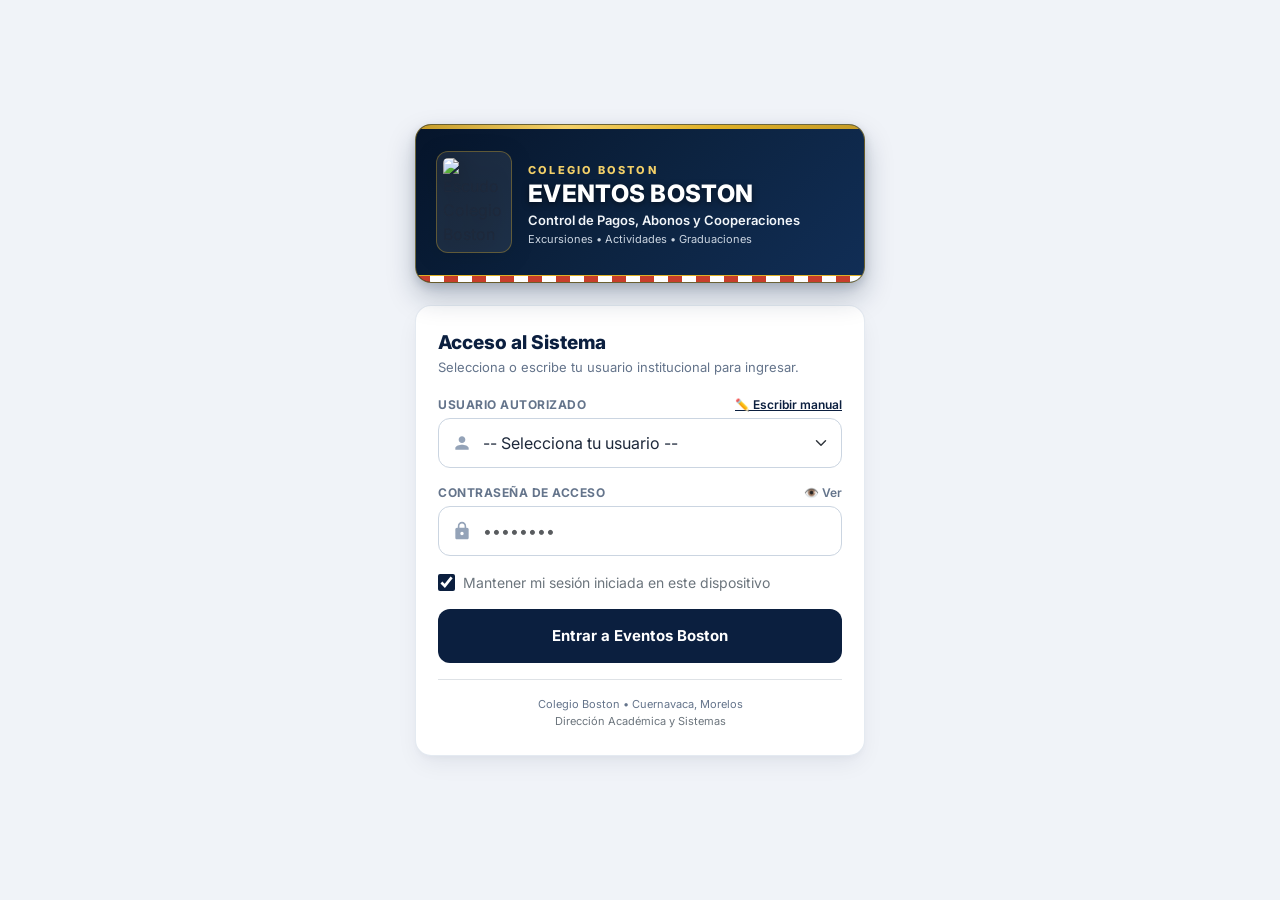
==== commit 5bef4981: "v45: correccion de icono lupa en celulares y apertura directa al expediente del alumno desde lista d" ====
--- a/Pago_Boletos_Boston/Index.html
+++ b/Pago_Boletos_Boston/Index.html
@@ -204,7 +204,8 @@
     .input-icon-wrapper { position: relative; }
     .input-icon {
       position: absolute;
-      bottom: 13px;
+      top: 50%;
+      transform: translateY(-50%);
       left: 14px;
       width: 20px;
       height: 20px;
@@ -462,6 +463,20 @@
         border-radius: 8px !important;
         min-height: 42px !important;
       }
+      .input-with-icon {
+        padding-left: 44px !important;
+      }
+      .input-icon {
+        top: 50% !important;
+        bottom: auto !important;
+        transform: translateY(-50%) !important;
+        left: 13px !important;
+        width: 18px !important;
+        height: 18px !important;
+      }
+      .dropdown-sugerencias-alumnos {
+        max-height: 250px !important;
+      }
       .btn-boston, .btn-boston-gold {
         padding: 10px 14px !important;
         font-size: 13.5px !important;
@@ -618,11 +633,14 @@
       justify-content: space-between;
       align-items: center;
       transition: all 0.15s ease-in-out;
+      -webkit-tap-highlight-color: rgba(22, 163, 74, 0.15);
+      user-select: none;
+      touch-action: manipulation;
     }
     .sugerencia-alumno-item:last-child {
       border-bottom: none;
     }
-    .sugerencia-alumno-item:hover, .sugerencia-alumno-item.active {
+    .sugerencia-alumno-item:hover, .sugerencia-alumno-item:active, .sugerencia-alumno-item.active {
       background-color: #f0fdf4;
       border-left: 4px solid #16a34a;
     }
@@ -976,7 +994,7 @@
               <div class="input-icon-wrapper position-relative">
                 <svg class="input-icon" viewBox="0 0 24 24"><path d="M15.5 14h-.79l-.28-.27C15.41 12.59 16 11.11 16 9.5 16 5.91 13.09 3 9.5 3S3 5.91 3 9.5 5.91 16 9.5 16c1.61 0 3.09-.59 4.23-1.57l.27.28v.79l5 4.99L20.49 19l-4.99-5zm-6 0C7.01 14 5 11.99 5 9.5S7.01 5 9.5 5 14 7.01 14 9.5 11.99 14 9.5 14z"/></svg>
                 <input type="text" id="input-busqueda-alumno-rapida" class="form-control input-with-icon" 
-                       placeholder="Escribe el nombre o matrícula (ej. Derian, Sofía, Matías, S3A-01)..." 
+                       placeholder="Buscar alumno o matrícula (ej. Derian, Sofía, S3A)..." 
                        autocomplete="off"
                        oninput="inferirSugerenciasAlumnosEnVivo(this.value)"
                        onkeydown="manejarTecladoSugerenciasAlumnos(event)"
@@ -2909,7 +2927,9 @@
           : `<span class="badge bg-primary-subtle text-primary border me-1">${grAbrev}</span>`;
         
         return `
-          <div class="sugerencia-alumno-item" id="sug-item-${idx}" onclick="seleccionarSugerenciaAlumnoIndex(${idx})">
+          <div class="sugerencia-alumno-item" id="sug-item-${idx}" 
+               onpointerdown="seleccionarSugerenciaAlumnoIndex(${idx}, event)" 
+               onclick="seleccionarSugerenciaAlumnoIndex(${idx}, event)">
             <div class="d-flex align-items-center gap-2">
               <span class="fs-5">${esExt ? '👥' : '🎓'}</span>
               <div>
@@ -2983,14 +3003,33 @@
       });
     }
 
-    function seleccionarSugerenciaAlumnoIndex(idx) {
+    let ultimaSugerenciaTimestamp = 0;
+    function seleccionarSugerenciaAlumnoIndex(idx, ev) {
+      let ahora = Date.now();
+      if (ahora - ultimaSugerenciaTimestamp < 350) return; // Evita doble ejecución táctil
+      ultimaSugerenciaTimestamp = ahora;
+
+      if (ev) {
+        if (ev.cancelable && (ev.type === 'pointerdown' || ev.type === 'mousedown')) {
+          ev.preventDefault();
+        }
+        if (ev.stopPropagation) ev.stopPropagation();
+      }
+
       if (!sugerenciasActuales || !sugerenciasActuales[idx]) return;
       let al = sugerenciasActuales[idx];
       let input = document.getElementById('input-busqueda-alumno-rapida');
-      if (input) input.value = al.nombre;
+      if (input) {
+        input.value = al.nombre;
+        input.blur(); // Oculta inmediatamente el teclado virtual en celulares
+      }
       let drop = document.getElementById('dropdown-inferencia-alumnos');
-      if (drop) drop.classList.add('d-none');
-      ejecutarBusquedaRapidaAlumno(al.id);
+      if (drop) {
+        drop.classList.add('d-none');
+        drop.innerHTML = "";
+      }
+      // Entra al detalle directamente omitiendo el botón de buscar
+      ejecutarBusquedaRapidaAlumno(al.id, true);
     }
 
     // Cerrar sugerencias al hacer clic fuera
@@ -3002,9 +3041,11 @@
       }
     });
 
-    function ejecutarBusquedaRapidaAlumno(criterioDirecto) {
+    function ejecutarBusquedaRapidaAlumno(criterioDirecto, autoScroll) {
       let input = document.getElementById('input-busqueda-alumno-rapida');
-      let criterio = (criterioDirecto !== undefined) ? criterioDirecto : (input ? input.value.trim() : '');
+      let criterio = (criterioDirecto !== undefined && criterioDirecto !== null && criterioDirecto !== '') 
+                     ? criterioDirecto 
+                     : (input ? input.value.trim() : '');
       let btn = document.getElementById('btn-buscar-alumno-rapido');
       let txtBtn = document.getElementById('txtBtnBuscarAlumno');
       let spinner = document.getElementById('spinnerBuscarAlumno');
@@ -3012,7 +3053,11 @@
       let selectorCoincidencias = document.getElementById('selector-coincidencias-alumnos');
       let pills = document.getElementById('pills-alumnos-coincidentes');
       let drop = document.getElementById('dropdown-inferencia-alumnos');
-      if (drop) drop.classList.add('d-none');
+      if (drop) {
+        drop.classList.add('d-none');
+        drop.innerHTML = "";
+      }
+      if (input) input.blur();
 
       if (!criterio) {
         return alert("Por favor escribe el nombre o la matrícula del alumno.");
@@ -3035,6 +3080,9 @@
               <div>${res.message || "No se encontraron alumnos con ese nombre o matrícula."}</div>
             </div>`;
           contenedor.classList.remove('d-none');
+          if (autoScroll !== false) {
+            contenedor.scrollIntoView({ behavior: 'smooth', block: 'start' });
+          }
           return;
         }
 
@@ -3045,7 +3093,7 @@
           pills.innerHTML = expedientesBusquedaActual.map((item, idx) => {
             let grAbrev = formatearGrupoAbreviado(item.alumno.grado, item.alumno.grupo, item.alumno.esExterno);
             return `
-              <button class="btn btn-sm btn-outline-primary pill-alumno-match" onclick="mostrarExpedienteAlumnoIndex(${idx})">
+              <button class="btn btn-sm btn-outline-primary pill-alumno-match" onclick="mostrarExpedienteAlumnoIndex(${idx}, true)">
                 👤 ${item.alumno.nombre} (${grAbrev}) ${(item.alumno.estatus && item.alumno.estatus.toLowerCase().includes('baja')) ? '<span class="badge bg-danger ms-1">BAJA</span>' : ''}
               </button>`;
           }).join('');
@@ -3054,8 +3102,8 @@
           selectorCoincidencias.classList.add('d-none');
         }
 
-        // Mostrar por defecto el primer alumno encontrado
-        mostrarExpedienteAlumnoIndex(0);
+        // Mostrar por defecto el primer alumno encontrado y desplegarlo en pantalla
+        mostrarExpedienteAlumnoIndex(0, autoScroll !== false);
 
       }).withFailureHandler(err => {
         btn.disabled = false;
@@ -3075,7 +3123,7 @@
       expedientesBusquedaActual = [];
     }
 
-    function mostrarExpedienteAlumnoIndex(idx) {
+    function mostrarExpedienteAlumnoIndex(idx, autoScroll) {
       if (!expedientesBusquedaActual || !expedientesBusquedaActual[idx]) return;
       let exp = expedientesBusquedaActual[idx];
       let al = exp.alumno;
@@ -3225,6 +3273,13 @@
 
       contenedor.innerHTML = htmlExpediente;
       contenedor.classList.remove('d-none');
+
+      // Auto-desplazamiento suave directo al expediente para ver el detalle de inmediato
+      if (autoScroll !== false) {
+        setTimeout(() => {
+          contenedor.scrollIntoView({ behavior: 'smooth', block: 'start' });
+        }, 80);
+      }
     }
 
     function cargarAlumnoEnCobro(idEvento, grado, grupo, idCliente, nombreCliente, emailCliente) {
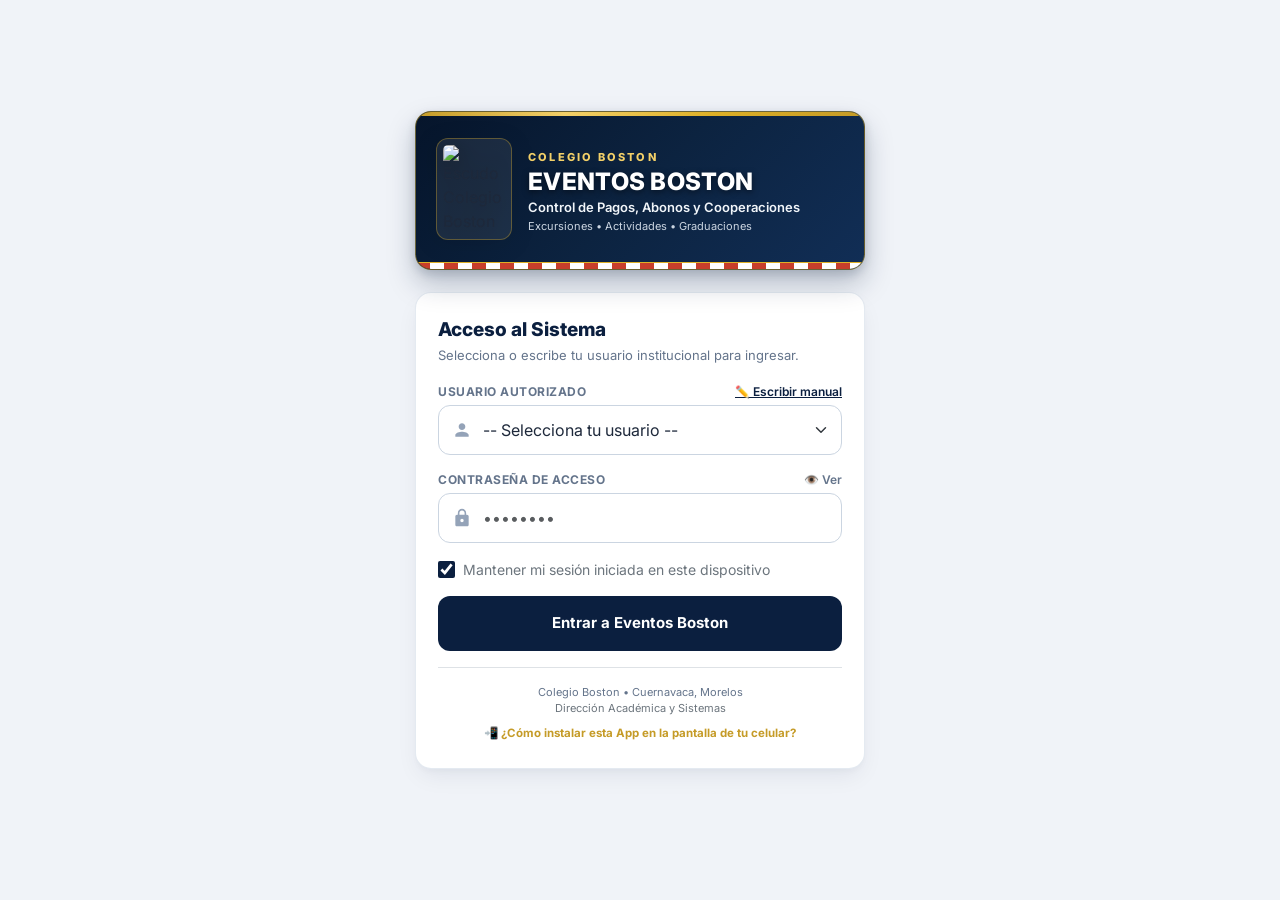
==== commit 557333a2: "v46: integracion de icono PWA oficial y titulo de instalacion Eventos Boston para acceso directo en " ====
--- a/Pago_Boletos_Boston/Index.html
+++ b/Pago_Boletos_Boston/Index.html
@@ -4,12 +4,27 @@
   <base target="_top">
   <meta charset="utf-8">
   <meta name="viewport" content="width=device-width, initial-scale=1.0, maximum-scale=1.0, user-scalable=no, viewport-fit=cover">
+  <title>Eventos Boston</title>
+
+  <!-- Identidad de la App para Pantalla de Inicio / Home (iOS Safari, Android Chrome, Tablets) -->
+  <meta name="application-name" content="Eventos Boston">
+  <meta name="apple-mobile-web-app-title" content="Eventos Boston">
   <meta name="mobile-web-app-capable" content="yes">
   <meta name="apple-mobile-web-app-capable" content="yes">
-  <meta name="apple-mobile-web-app-status-bar-style" content="default">
+  <meta name="apple-mobile-web-app-status-bar-style" content="black-translucent">
   <meta name="theme-color" content="#0b1f3f">
-
-  <title>Eventos Boston | Control de Pagos, Abonos y Cooperaciones - Colegio Boston</title>
+  <meta name="msapplication-navbutton-color" content="#0b1f3f">
+  <meta name="msapplication-TileColor" content="#0b1f3f">
+
+  <!-- Iconos Oficiales para Pantalla de Inicio (Apple Touch Icon y Favicons) -->
+  <link rel="apple-touch-icon" sizes="180x180" href="[data-uri]">
+  <link rel="apple-touch-icon" href="[data-uri]">
+  <link rel="icon" type="image/png" sizes="192x192" href="[data-uri]">
+  <link rel="icon" type="image/png" sizes="32x32" href="[data-uri]">
+  <link rel="shortcut icon" href="https://lh3.googleusercontent.com/d/1ZpZST5pl7nQPkJRhnKLL2WNDNpEO6_3f">
+
+  <!-- Manifiesto Web App para instalación en Android y navegadores móviles -->
+  <link rel="manifest" href='data:application/manifest+json,{"name":"Eventos Boston","short_name":"Eventos Boston","description":"Sistema de Control de Pagos y Eventos Escolares - Colegio Boston","start_url":".","display":"standalone","orientation":"portrait","background_color":"#0b1f3f","theme_color":"#0b1f3f","icons":[{"src":"[data-uri]","sizes":"180x180 192x192","type":"image/png","purpose":"any maskable"},{"src":"https://lh3.googleusercontent.com/d/1ZpZST5pl7nQPkJRhnKLL2WNDNpEO6_3f","sizes":"512x512","type":"image/png","purpose":"any"}]}'>
   <link href="https://fonts.googleapis.com/css2?family=Inter:wght@400;500;600;700;800&display=swap" rel="stylesheet">
   <link href="https://cdn.jsdelivr.net/npm/bootstrap@5.3.0/dist/css/bootstrap.min.css" rel="stylesheet">
   <script src="https://cdn.jsdelivr.net/npm/bootstrap@5.3.0/dist/js/bootstrap.bundle.min.js"></script>
@@ -901,6 +916,11 @@
         <div class="text-center mt-3 pt-3 border-top" style="font-size: 11px; color: var(--color-texto-muted);">
           Colegio Boston • Cuernavaca, Morelos <br>
           <span class="text-secondary">Dirección Académica y Sistemas</span>
+          <div class="mt-2">
+            <a href="javascript:void(0)" onclick="mostrarModalInstalarApp()" class="text-decoration-none fw-bold" style="color: var(--color-dorado); font-size: 11.5px;">
+              📲 ¿Cómo instalar esta App en la pantalla de tu celular?
+            </a>
+          </div>
         </div>
       </div>
 
@@ -924,7 +944,13 @@
           </div>
         </div>
 
-        <div class="d-flex align-items-center gap-3">
+        <div class="d-flex align-items-center gap-2">
+          <button class="btn btn-outline-light btn-sm fw-bold px-2 py-1 text-white border-white-50 shadow-sm" 
+                  onclick="mostrarModalInstalarApp()" 
+                  title="Cómo agregar como acceso directo o app en tu celular" 
+                  style="font-size: 12px; background: rgba(255,255,255,0.08); border-radius: 8px;">
+            📲 Instalar App
+          </button>
           <div class="text-end d-none d-sm-block">
             <div id="navUserGreeting" class="fw-bold" style="font-size: 13.5px; color: var(--color-primario);">Cargando...</div>
             <div id="navUserRoleBadge"></div>
@@ -2379,6 +2405,51 @@
             <span id="txtBtnConfirmarCorte">🖨️ Generar Acta y Entregar</span>
             <span id="spinnerConfirmarCorte" class="spinner-sm d-none"></span>
           </button>
+        </div>
+      </div>
+    </div>
+  </div>
+
+  <!-- MODAL DE INSTALACIÓN COMO ACCESO DIRECTO / APP EN CELULAR -->
+  <div class="modal fade" id="modalInstalarApp" tabindex="-1" aria-labelledby="modalInstalarAppLabel" aria-hidden="true" style="z-index: 3000;">
+    <div class="modal-dialog modal-dialog-centered">
+      <div class="modal-content shadow-lg border-0" style="border-radius: 16px; overflow: hidden;">
+        <div class="modal-header text-white" style="background-color: var(--color-primario);">
+          <div class="d-flex align-items-center gap-2">
+            <img src="https://lh3.googleusercontent.com/d/1ZpZST5pl7nQPkJRhnKLL2WNDNpEO6_3f" alt="Icono Eventos Boston" style="width: 32px; height: 32px; border-radius: 8px; background: #0b1f3f; padding: 2px;">
+            <h5 class="modal-title fw-bold fs-6 m-0" id="modalInstalarAppLabel">Instalar "Eventos Boston" en tu Celular</h5>
+          </div>
+          <button type="button" class="btn-close btn-close-white" data-bs-dismiss="modal" aria-label="Close"></button>
+        </div>
+        <div class="modal-body p-4" style="font-size: 13.5px; line-height: 1.6;">
+          <p class="text-muted mb-3">
+            Puedes agregar <strong>Eventos Boston</strong> a la pantalla de inicio (Home) de tu teléfono para abrirla directamente como una app nativa con su icono institucional:
+          </p>
+
+          <div class="p-3 mb-3 rounded border" style="background-color: #f8fafc;">
+            <div class="fw-bold text-dark mb-1 d-flex align-items-center gap-2">
+              <span class="fs-5">🍏</span> En iPhone / iPad (Safari):
+            </div>
+            <ol class="m-0 ps-3 text-secondary">
+              <li class="mb-1">Toca el botón <strong>Compartir</strong> (icono cuadrado con flecha hacia arriba <span class="badge bg-secondary-subtle text-dark border">⎋</span> en la barra de Safari).</li>
+              <li class="mb-1">Desliza hacia abajo y pulsa <strong>"Agregar a pantalla de inicio"</strong>.</li>
+              <li>Comprueba que el nombre sea <strong>Eventos Boston</strong> y toca <strong>Agregar</strong> arriba a la derecha.</li>
+            </ol>
+          </div>
+
+          <div class="p-3 rounded border" style="background-color: #f8fafc;">
+            <div class="fw-bold text-dark mb-1 d-flex align-items-center gap-2">
+              <span class="fs-5">🤖</span> En Android (Chrome / Edge / Samsung):
+            </div>
+            <ol class="m-0 ps-3 text-secondary">
+              <li class="mb-1">Toca el menú de <strong>tres puntos</strong> (<span class="badge bg-secondary-subtle text-dark border">⋮</span>) arriba a la derecha.</li>
+              <li class="mb-1">Selecciona <strong>"Agregar a la pantalla principal"</strong> o <strong>"Instalar aplicación"</strong>.</li>
+              <li>Confirma el nombre <strong>Eventos Boston</strong> y pulsa <strong>Instalar</strong>.</li>
+            </ol>
+          </div>
+        </div>
+        <div class="modal-footer bg-light py-2 px-4">
+          <button type="button" class="btn btn-boston fw-bold px-4" data-bs-dismiss="modal">¡Entendido!</button>
         </div>
       </div>
     </div>
@@ -5558,6 +5629,31 @@
       }
     }
 
+    // Instalación de App / Acceso Directo con Icono en Pantalla Principal
+    let deferredPromptInstalar = null;
+    window.addEventListener('beforeinstallprompt', (e) => {
+      e.preventDefault();
+      deferredPromptInstalar = e;
+    });
+
+    function mostrarModalInstalarApp() {
+      if (deferredPromptInstalar) {
+        deferredPromptInstalar.prompt();
+        deferredPromptInstalar.userChoice.then((choiceResult) => {
+          if (choiceResult.outcome === 'accepted') {
+            console.log('Usuario aceptó instalar Eventos Boston');
+          }
+          deferredPromptInstalar = null;
+        });
+        return;
+      }
+      let modalEl = document.getElementById('modalInstalarApp');
+      if (modalEl) {
+        let mod = bootstrap.Modal.getInstance(modalEl) || new bootstrap.Modal(modalEl);
+        mod.show();
+      }
+    }
+
     function ejecutarCierreDeCajaOficial() {
       let btnTxt = document.getElementById('txtBtnConfirmarCorte');
       let spnr = document.getElementById('spinnerConfirmarCorte');
